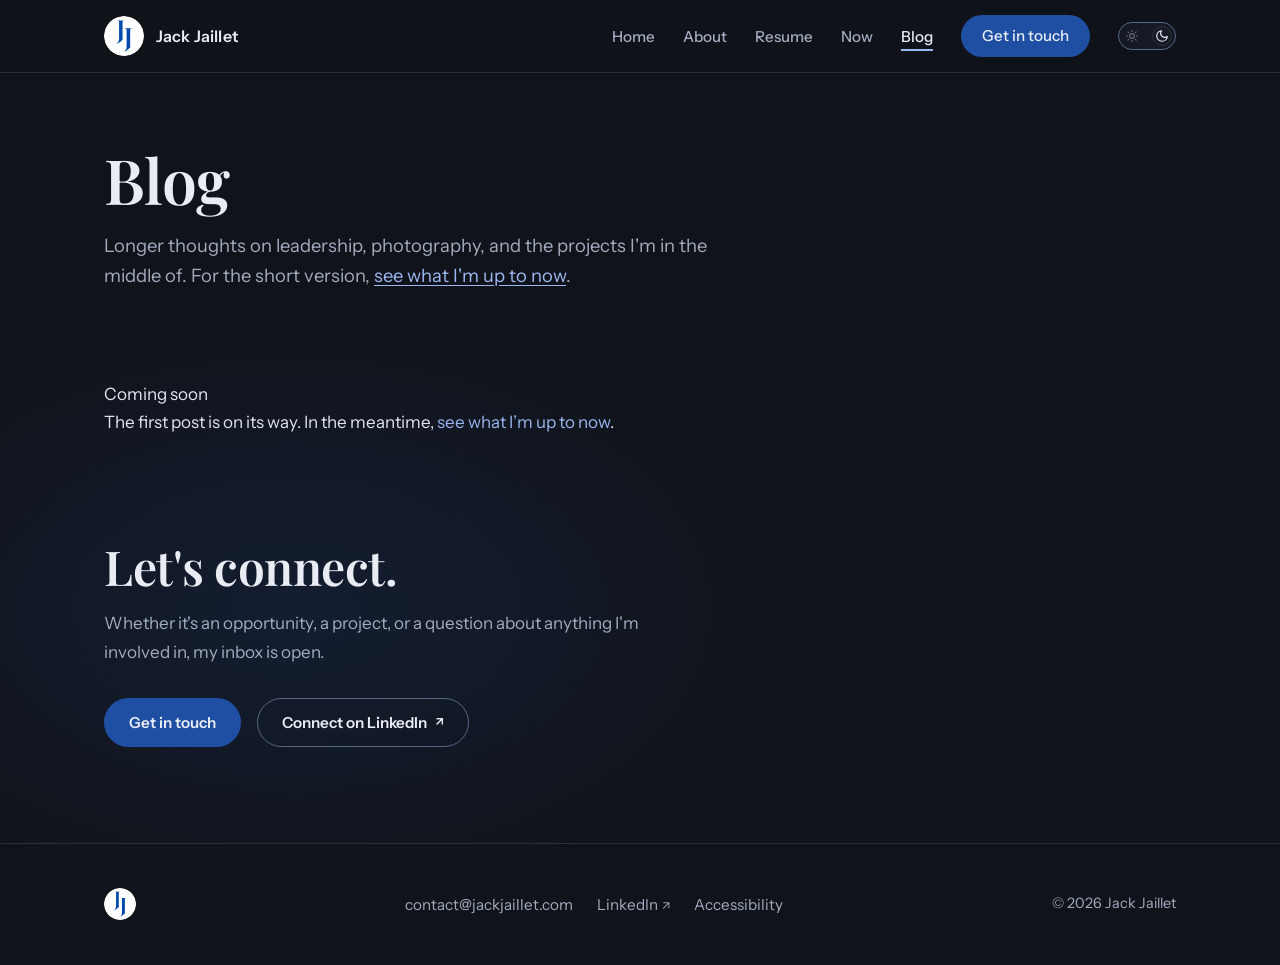
==== blog/index.html @ 8507142d "Add the blog: hand-authored posts with a build step Posts are written as plain HTML from blog/_templ" ====
<!DOCTYPE html>
<html lang="en">
<head>
  <meta charset="UTF-8">
  <meta name="viewport" content="width=device-width, initial-scale=1.0">
  <!-- Mobile browser chrome follows the theme. Dark is the site default, so
       that is the static value; the bootstrap below corrects it before first
       paint for visitors who chose light. -->
  <meta name="theme-color" content="#10131a">
  <title>Blog | Jack Jaillet</title>
  <meta name="description" content="Writing from Jack Jaillet on leadership, photography, community work, and what he is learning along the way.">
  <link rel="canonical" href="https://jackjaillet.com/blog/">
  <meta property="og:type" content="website">
  <meta property="og:site_name" content="Jack Jaillet">
  <meta property="og:title" content="Blog | Jack Jaillet">
  <meta property="og:description" content="Writing from Jack Jaillet on leadership, photography, community work, and what he is learning along the way.">
  <meta property="og:url" content="https://jackjaillet.com/blog/">
  <meta property="og:image" content="https://jackjaillet.com/assets/og-image.jpg">
  <meta property="og:image:width" content="1200">
  <meta property="og:image:height" content="630">
  <meta property="og:image:alt" content="Jack Jaillet">
  <meta name="twitter:card" content="summary_large_image">
  <meta name="twitter:title" content="Blog | Jack Jaillet">
  <meta name="twitter:description" content="Writing from Jack Jaillet on leadership, photography, community work, and what he is learning along the way.">
  <meta name="twitter:image" content="https://jackjaillet.com/assets/og-image.jpg">
  <link rel="icon" type="image/png" href="/assets/favicon.png">
  <link rel="apple-touch-icon" href="/assets/favicon.png">
  <link rel="preconnect" href="https://fonts.googleapis.com">
  <link rel="preconnect" href="https://fonts.gstatic.com" crossorigin>
  <link href="https://fonts.googleapis.com/css2?family=Instrument+Sans:wght@400;500;600&family=Playfair+Display:ital,wght@0,600;0,700;1,600&display=swap" rel="stylesheet">
  <link rel="stylesheet" href="/css/style.css">
  <script type="application/ld+json">
  {
    "@context": "https://schema.org",
    "@type": "Blog",
    "url": "https://jackjaillet.com/blog/",
    "name": "Jack Jaillet's blog",
    "author": { "@id": "https://jackjaillet.com/#jack" }
  }
  </script>
  <script>try{var t=localStorage.getItem("theme");if(t){document.documentElement.dataset.theme=t;var m=document.querySelector('meta[name="theme-color"]');if(m)m.setAttribute("content",t==="light"?"#f7f8fa":"#10131a")}}catch(e){}</script>
  <noscript><style>.reveal{opacity:1 !important;transform:none !important}</style></noscript>
</head>
<body>

  <a class="skip-link" href="#main">Skip to content</a>

  <nav class="site-nav" aria-label="Primary">
    <div class="wrap">
      <a class="brand" href="/">
        <img class="brand-img" src="/assets/favicon.png" alt="" width="40" height="40">
        <span class="brand-name">Jack Jaillet</span>
      </a>
      <button class="nav-toggle" aria-expanded="false" aria-controls="nav-menu" aria-label="Open navigation menu">Menu</button>
      <ul class="nav-links" id="nav-menu">
        <li><a href="/">Home</a></li>
        <li><a href="/about">About</a></li>
        <li><a href="/resume">Resume</a></li>
        <li><a href="/updates">Now</a></li>
        <li><a href="/blog/" aria-current="page">Blog</a></li>
        <li><a class="btn btn-primary btn-small" href="mailto:contact@jackjaillet.com">Get in touch</a></li>
        <li class="theme-item">
          <span class="theme-text" id="theme-text">Dark mode</span>
          <button class="theme-toggle" type="button" role="switch" aria-checked="true" aria-labelledby="theme-text">
            <svg class="icon-sun" aria-hidden="true" focusable="false" width="14" height="14" viewBox="0 0 24 24" fill="none" stroke="currentColor" stroke-width="2" stroke-linecap="round"><circle cx="12" cy="12" r="4"/><path d="M12 2v2M12 20v2M4.93 4.93l1.41 1.41M17.66 17.66l1.41 1.41M2 12h2M20 12h2M4.93 19.07l1.41-1.41M17.66 6.34l1.41-1.41"/></svg>
            <svg class="icon-moon" aria-hidden="true" focusable="false" width="14" height="14" viewBox="0 0 24 24" fill="none" stroke="currentColor" stroke-width="2" stroke-linecap="round" stroke-linejoin="round"><path d="M21 12.79A9 9 0 1 1 11.21 3 7 7 0 0 0 21 12.79z"/></svg>
            <span class="theme-knob" aria-hidden="true"></span>
          </button>
        </li>
      </ul>
    </div>
  </nav>

  <main id="main">

  <header class="about-head">
    <div class="wrap">
      <h1>Blog</h1>
      <p class="lede mt-4">Longer thoughts on leadership, photography, and the projects I'm in the middle of. For the short version, <a href="/updates">see what I'm up to now</a>.</p>
    </div>
  </header>

  <section class="section section-compact" aria-labelledby="posts-heading">
    <div class="wrap">
      <h2 class="sr-only" id="posts-heading">Posts</h2>

      <!-- POSTS:START
           Everything between these two comments is written by blog/build.js.
           Don't edit it by hand — your changes get overwritten on the next run.
           To change what's here, add or edit a post file in blog/ and then
           double-click "Publish blog.bat". -->
      <div class="blog-empty reveal">
        <p class="blog-empty-kicker">Coming soon</p>
        <p class="blog-empty-note">The first post is on its way. In the meantime, <a href="/updates">see what I&rsquo;m up to now</a>.</p>
      </div>
      <!-- POSTS:END -->
    </div>
  </section>

  <section class="contact-band" id="contact" aria-labelledby="contact-heading">
    <div class="wrap reveal">
      <h2 id="contact-heading">Let's connect.</h2>
      <p>Whether it's an opportunity, a project, or a question about anything I'm involved in, my inbox is open.</p>
      <div class="contact-actions">
        <a class="btn btn-primary" href="mailto:contact@jackjaillet.com">Get in touch</a>
        <a class="btn btn-ghost" href="https://www.linkedin.com/in/jackjaillet/" target="_blank" rel="noopener">Connect on LinkedIn<span class="sr-only"> (opens in new tab)</span></a>
      </div>
    </div>
  </section>

  </main>

  <footer class="site-footer">
    <div class="wrap">
      <a class="brand" href="/" aria-label="Jack Jaillet, back to home">
        <img class="brand-img" src="/assets/favicon.png" alt="" width="32" height="32" loading="lazy" decoding="async">
      </a>
      <nav aria-label="Footer">
      <ul class="footer-links">
        <li><a href="mailto:contact@jackjaillet.com">contact@jackjaillet.com</a></li>
        <li><a href="https://www.linkedin.com/in/jackjaillet/" target="_blank" rel="noopener">LinkedIn<span class="sr-only"> (opens in new tab)</span></a></li>
        <li><a href="/accessibility">Accessibility</a></li>
      </ul>
      </nav>
      <small>&copy; <span id="year">2026</span> Jack Jaillet</small>
    </div>
  </footer>

  <script src="/js/main.js"></script>
</body>
</html>
---- css/style.css ----
/* ============================================================
   Jack Jaillet - personal site
   Editorial resume system: cobalt accent, serif display,
   Instrument Sans body. Dark by default; the nav switch opts into
   light (remembered per visitor). Print is always light.
   ============================================================ */

:root {
  color-scheme: dark;
  --paper: #10131a;
  --paper-2: #151923;
  --surface: #171c26;
  --ink: #e9ecf3;
  --ink-2: #a3acbf;
  --line: #29303e;
  --blue: #1e4fa3;
  --blue-deep: #b6c9f8;
  --blue-tint: #192338;
  --link: #9db8f3;
  --on-blue: #e9ecf3;
  --on-blue-muted: rgba(233, 236, 243, 0.85);
  --glow-strong: rgba(42, 95, 189, 0.30);
  --glow-soft: rgba(42, 95, 189, 0.14);
  --bloom: rgba(42, 95, 189, 0.50);
  --btn-glow: var(--shadow-md);
  --card-glow: var(--shadow-lg);
  --btn-hover: #2a5fbd;
  --btn-on-blue-hover: #d3def6;
  --nav-bg: rgba(16, 19, 26, 0.92);

  /* Boundary of an interactive control. WCAG 1.4.11 wants 3:1 against its
     backdrop, which --line (1.3:1) never met. --line stays for decorative
     edges, where no ratio is required.
     3.30 : 1 on --paper, 3.12 on --paper-2, 3.03 on --surface. */
  --line-strong: #576885;

  --serif: "Playfair Display", Georgia, "Times New Roman", serif;
  --sans: "Instrument Sans", -apple-system, "Segoe UI", Arial, sans-serif;

  /* Spacing: 4pt grid. Every padding, margin and gap comes from here. */
  --space-1: 4px;
  --space-2: 8px;
  --space-3: 12px;
  --space-4: 16px;
  --space-5: 20px;
  --space-6: 24px;
  --space-7: 28px;
  --space-8: 32px;
  --space-10: 40px;
  --space-12: 48px;
  --space-14: 56px;
  --space-16: 64px;
  --space-18: 72px;
  --space-20: 80px;

  --radius-sm: 4px;
  --radius: 14px;
  --radius-pill: 999px;

  /* Dark builds elevation from coloured glow, not drop shadow — a shadow on
     a near-black surface is invisible. The light theme overrides these. */
  --shadow-sm: 0 4px 20px var(--glow-strong);
  --shadow-md: 0 6px 28px rgba(42, 95, 189, 0.55);
  --shadow-lg: 0 0 48px rgba(42, 95, 189, 0.30);

  --wrap: 1120px;
  --ease: cubic-bezier(0.16, 1, 0.3, 1);
}

/* Dark is the default; the nav switch opts into light and is remembered. */
:root[data-theme="light"] {
  color-scheme: light;
  --paper: #f7f8fa;
  --paper-2: #eef1f6;
  --surface: #ffffff;
  --ink: #14171d;
  --ink-2: #49505f;
  --line: #dce0e9;
  --blue-deep: #163d82;
  --blue-tint: #e9eef9;
  --link: #1e4fa3;
  --on-blue: #ffffff;
  --on-blue-muted: rgba(255, 255, 255, 0.85);
  --glow-strong: rgba(30, 79, 163, 0.10);
  --glow-soft: rgba(30, 79, 163, 0.06);
  --bloom: rgba(30, 79, 163, 0.20);
  --btn-hover: #163d82;
  --btn-on-blue-hover: #e9eef9;
  --nav-bg: rgba(247, 248, 250, 0.92);
  /* 3.28 : 1 on --paper, 3.08 on --paper-2, 3.48 on --surface. */
  --line-strong: #7e8aa0;

  /* Light has a real light source, so elevation reads as shadow here. */
  --shadow-sm: 0 2px 8px rgba(20, 23, 29, 0.06);
  --shadow-md: 0 6px 24px rgba(30, 79, 163, 0.35);
  --shadow-lg: 0 0 44px rgba(30, 79, 163, 0.18);
}

* { box-sizing: border-box; margin: 0; padding: 0; }

html { scroll-behavior: smooth; overflow-x: clip; }
/* Set while the mobile menu is open. overflow:hidden holds the scroll
   position, unlike the position:fixed approach which jumps to the top. */
html.nav-locked { overflow: hidden; }
@media (prefers-reduced-motion: reduce) {
  html { scroll-behavior: auto; }
}

body {
  overflow-x: clip;
  font-family: var(--sans);
  font-size: 1.0625rem;
  line-height: 1.65;
  color: var(--ink);
  background: var(--paper);
  -webkit-font-smoothing: antialiased;
}

img { max-width: 100%; height: auto; display: block; }

a { color: var(--link); text-decoration: none; }
a:hover { text-decoration: underline; text-underline-offset: 3px; }
/* Orientation cue on a multi-page site. Kept subtle so it never reads as
   a disabled state, and never applied to buttons. */
.prose a:visited,
.post p a:visited,
.now-list a:visited,
.lede a:visited { color: var(--blue-deep); }

/* visible cue that a link leaves the site (sr-only text carries it for screen readers) */
a[target="_blank"]::after {
  content: "\2197\FE0E";
  margin-left: 0.35em;
  font-size: 0.8em;
}
a.btn[target="_blank"]::after { margin-left: 0; }

/* small arrow marking a link that opens an organization's site */
.ext-icon {
  margin-left: 0.3em;
  vertical-align: middle;
  opacity: 0.65;
  flex-shrink: 0;
}
a:hover .ext-icon { opacity: 1; }

/* org links on resume and about: inherit surrounding style, underline on hover */
.job-org a,
.involve a {
  color: inherit;
  text-decoration: none;
}
.job-org a:hover,
.involve a:hover {
  color: var(--link);
  text-decoration: underline;
  text-underline-offset: 3px;
}
.involve a { font-weight: inherit; }

/* the generic target=_blank arrow would double up next to .ext-icon */
a[target="_blank"]:has(.ext-icon)::after { content: none; }

/* links inside running text carry an underline, not color alone */
.lede a, .prose a, .post p a {
  text-decoration: underline;
  text-underline-offset: 3px;
}

::selection { background: var(--blue-tint); color: var(--blue-deep); }

/* keyboard focus */
:focus-visible {
  outline: 3px solid var(--link);
  outline-offset: 2px;
  border-radius: 4px;
}
.btn:focus-visible { outline-offset: 2px; }
.band :focus-visible,
.hl-lead :focus-visible { outline-color: var(--on-blue); }

.sr-only {
  position: absolute;
  width: 1px;
  height: 1px;
  padding: 0;
  margin: -1px;
  overflow: hidden;
  clip: rect(0 0 0 0);
  white-space: nowrap;
  border: 0;
}

.skip-link {
  position: absolute;
  left: 16px;
  top: 0;
  z-index: 100;
  background: var(--blue);
  color: var(--on-blue);
  font-weight: 600;
  padding: 12px 20px;
  border-radius: 0 0 14px 14px;
  transform: translateY(-110%);
  transition: transform 0.15s var(--ease);
}
.skip-link:focus { transform: translateY(0); text-decoration: none; }

.wrap {
  max-width: var(--wrap);
  margin: 0 auto;
  padding: 0 24px;
}

/* ---------- type ---------- */

h1, h2, h3 { font-family: var(--serif); font-weight: 600; line-height: 1.12; letter-spacing: -0.01em; }

h1 { font-size: clamp(2.4rem, 5.2vw, 3.9rem); }
h2 { font-size: clamp(1.7rem, 3.2vw, 2.4rem); }
h3 { font-size: 1.25rem; }

.lede {
  font-size: 1.15rem;
  color: var(--ink-2);
  max-width: 34em;
}

/* ---------- brand ---------- */

.brand {
  display: inline-flex;
  align-items: center;
  gap: 12px;
  color: var(--ink);
}
.brand:hover { text-decoration: none; }

.brand-img {
  width: 40px;
  height: 40px;
  border-radius: 50%;
}
.site-footer .brand-img {
  width: 32px;
  height: 32px;
}

.brand-mark {
  font-family: var(--serif);
  font-weight: 600;
  color: var(--link);
  font-size: 1.7rem;
  line-height: 1;
  display: inline-flex;
  padding-bottom: 0.3em;
}
.brand-mark i { font-style: normal; }
.brand-mark i + i {
  margin-left: -0.3em;
  transform: translateY(0.24em);
}

.brand-name {
  font-weight: 600;
  font-size: 1rem;
  letter-spacing: 0.01em;
}

/* ---------- nav ---------- */

.site-nav {
  position: sticky;
  top: 0;
  z-index: 40;
  background: var(--nav-bg);
  backdrop-filter: blur(10px);
  border-bottom: 1px solid var(--line);
}

.site-nav .wrap {
  height: 72px;
  display: flex;
  align-items: center;
  justify-content: space-between;
  gap: 16px;
}

.nav-links {
  display: flex;
  align-items: center;
  gap: 28px;
  list-style: none;
}

.nav-links a {
  color: var(--ink-2);
  font-weight: 500;
  font-size: 0.95rem;
}
.nav-links a:hover { color: var(--ink); text-decoration: none; }
.nav-links a:not(.btn) { position: relative; }
.nav-links a:not(.btn):not([aria-current])::after {
  content: "";
  position: absolute;
  left: 0;
  right: 0;
  bottom: -3px;
  height: 2px;
  background: var(--link);
  transform: scaleX(0);
  transform-origin: left;
  transition: transform 0.25s var(--ease);
}
@media (hover: hover) and (pointer: fine) {
  .nav-links a:not(.btn):not([aria-current]):hover::after { transform: scaleX(1); }
}
.nav-links a[aria-current="page"] {
  color: var(--ink);
  border-bottom: 2px solid var(--link);
  padding-bottom: 3px;
}

.nav-toggle {
  position: relative;
  display: none;
  background: none;
  border: 1px solid var(--line-strong);
  border-radius: var(--radius-pill);
  padding: var(--space-2) var(--space-3);
  font: inherit;
  font-weight: 600;
  color: var(--ink);
  cursor: pointer;
}
/* Pads the hit area to 44px without changing the visual size. */
.nav-toggle::after {
  content: "";
  position: absolute;
  inset: -6px -4px;
}

/* Two breakpoint families, deliberately decoupled:
     740px — the nav collapses to a menu. Measured: brand + links need 716px,
             so anything wider keeps the full horizontal nav. An iPad in
             portrait (768px) gets real navigation, not a hamburger.
     700px — the two-column layouts stack. */
@media (max-width: 740px) {
  .nav-toggle { display: inline-block; }
  .nav-links {
    position: absolute;
    top: 72px;
    left: 0;
    right: 0;
    flex-direction: column;
    align-items: flex-start;
    gap: 0;
    background: var(--paper);
    border-bottom: 1px solid var(--line);
    padding: var(--space-2) var(--space-6) var(--space-4);
    display: none;
    /* Landscape phones are shorter than the menu is tall. Without this the
       last items are unreachable. dvh accounts for mobile browser chrome. */
    max-height: calc(100dvh - 72px);
    overflow-y: auto;
    overscroll-behavior: contain;
  }
  .nav-links.open { display: flex; }
  .nav-links li { width: 100%; }
  /* :not(.btn) matters. Without it the CTA inherits display:block and
     padding:12px 0, which strips its horizontal padding and shoves the
     label against the left edge of the pill. */
  .nav-links a:not(.btn) { display: block; padding: var(--space-3) 0; }

  /* Full-width centred pill reads as a deliberate mobile CTA rather than a
     stray inline button. */
  .nav-links .btn {
    width: 100%;
    justify-content: center;
    margin: var(--space-2) 0;
  }

  /* --blue on --paper measured 2.39:1 here and read dimmer than the inactive
     items. --link is 9.37:1, and the rule keeps a non-colour signal.
     The negative margin cancels the padding, so the accent bar sits out in
     the menu gutter and the label stays flush with every other item — an
     indented active item just looks misaligned. */
  .nav-links a[aria-current="page"] {
    border-bottom: none;
    color: var(--link);
    font-weight: 600;
    padding-left: var(--space-3);
    margin-left: calc(-1 * var(--space-3));
    box-shadow: inset 3px 0 0 var(--link);
  }
}

/* ---------- theme switch (sun / moon) ---------- */

.theme-item {
  display: flex;
  align-items: center;
  gap: 10px;
}
.theme-text { color: var(--ink-2); font-weight: 500; font-size: 0.95rem; }
@media (min-width: 741px) {
  .theme-text {
    position: absolute;
    width: 1px;
    height: 1px;
    margin: -1px;
    overflow: hidden;
    clip: rect(0 0 0 0);
    white-space: nowrap;
  }
}
@media (max-width: 740px) {
  .theme-item { width: 100%; justify-content: space-between; padding: var(--space-3) 0; }
}

.theme-toggle {
  position: relative;
  display: inline-flex;
  align-items: center;
  justify-content: space-between;
  width: 58px;
  height: 28px;
  padding: 0 6px;
  border: 1px solid var(--line-strong);
  border-radius: var(--radius-pill);
  background: var(--paper-2);
  cursor: pointer;
  flex-shrink: 0;
}
.theme-toggle::after {
  content: "";
  position: absolute;
  inset: -8px;
}
.theme-toggle svg {
  position: relative;
  z-index: 1;
  transition: color 0.25s var(--ease), opacity 0.25s var(--ease);
}
.theme-knob {
  position: absolute;
  top: 3px;
  left: 3px;
  width: 20px;
  height: 20px;
  border-radius: 50%;
  background: var(--surface);
  border: 1px solid var(--line);
  transform: translateX(30px);
  transition: transform 0.25s var(--ease);
}
.theme-toggle .icon-sun { color: var(--ink-2); opacity: 0.55; }
.theme-toggle .icon-moon { color: var(--ink); opacity: 1; }
:root[data-theme="light"] .theme-knob { transform: translateX(0); }
:root[data-theme="light"] .theme-toggle .icon-sun { color: var(--ink); opacity: 1; }
:root[data-theme="light"] .theme-toggle .icon-moon { color: var(--ink-2); opacity: 0.55; }

/* ---------- buttons ---------- */

.btn {
  position: relative;
  overflow: hidden;
  display: inline-flex;
  align-items: center;
  gap: 8px;
  font-family: var(--sans);
  font-weight: 600;
  font-size: 0.95rem;
  line-height: 1;
  padding: 16px 24px;
  border-radius: 999px;
  border: 1px solid transparent;
  cursor: pointer;
  white-space: nowrap;
  transition: transform 0.18s var(--ease), background 0.18s var(--ease), border-color 0.18s var(--ease), box-shadow 0.18s var(--ease);
}
.btn:hover { text-decoration: none; }
.btn:active { transform: translateY(1px) scale(0.97); transition-duration: 0.05s; }

.btn-primary { background: var(--blue); color: var(--on-blue); }
.btn::before {
  content: "";
  position: absolute;
  top: 0;
  bottom: 0;
  left: 0;
  width: 40%;
  background: linear-gradient(105deg, transparent, rgba(255, 255, 255, 0.35), transparent);
  transform: translateX(-150%) skewX(-20deg);
  pointer-events: none;
}
/* white light is invisible on the white button: it gets a blue streak */
.btn-on-blue::before {
  background: linear-gradient(105deg, transparent, rgba(30, 79, 163, 0.18), transparent);
}
/* the nav CTA needs extra specificity: .nav-links a outranks .btn-primary */
.nav-links a.btn-primary,
.nav-links a.btn-primary:hover { color: var(--on-blue); }

.btn-ghost {
  background: transparent;
  color: var(--ink);
  border-color: var(--line-strong);
}

@media (hover: hover) and (pointer: fine) {
  .btn:hover { transform: translateY(-1px); }
  .btn:active { transform: translateY(1px) scale(0.97); }
  .btn-primary:hover { background: var(--btn-hover); box-shadow: var(--btn-glow); }
  .btn-ghost:hover {
    border-color: var(--link);
    background: var(--blue-tint);
    box-shadow: var(--shadow-sm);
  }
  @media (prefers-reduced-motion: no-preference) {
    /* A one-shot keyframe, not a transition. A transition here replays in
       reverse on mouse-out, dragging the highlight back across the button. */
    @keyframes btn-shine {
      from { transform: translateX(-150%) skewX(-20deg); }
      to   { transform: translateX(350%) skewX(-20deg); }
    }
    .btn-primary:hover::before,
    .btn-on-blue:hover::before {
      animation: btn-shine 0.6s var(--ease) forwards;
    }
  }
}

.btn-small { padding: 12px 20px; font-size: 0.9rem; }

.btn-on-blue { background: #fff; color: #163d82; }
@media (hover: hover) and (pointer: fine) {
  .btn-on-blue:hover {
    background: var(--btn-on-blue-hover);
    box-shadow: 0 0 26px rgba(255, 255, 255, 0.38);
  }
}

/* ---------- hero ---------- */

.hero {
  position: relative;
  overflow: hidden;
  padding: 64px 0 72px;
}
.hero::before {
  content: "";
  position: absolute;
  inset: 0;
  translate: var(--glow-x, 0px) var(--glow-y, 0px);
  background:
    radial-gradient(640px 440px at 76% 42%, var(--glow-strong), transparent 70%),
    radial-gradient(520px 380px at 8% 88%, var(--glow-soft), transparent 70%);
  pointer-events: none;
}
.hero > .wrap { position: relative; }

@media (prefers-reduced-motion: no-preference) {
  .hero h1, .hero .lede, .hero-ctas {
    opacity: 0;
    transform: translateY(18px);
    animation: rise 0.6s var(--ease) forwards;
  }
  .hero .lede { animation-delay: 0.1s; }
  .hero-ctas { animation-delay: 0.2s; }
  .portrait {
    opacity: 0;
    transform: scale(0.96) translateY(12px);
    animation: settle 0.7s var(--ease) 0.15s forwards;
  }
  @keyframes rise { to { opacity: 1; transform: none; } }
  @keyframes settle { to { opacity: 1; transform: none; } }
}

.hero-grid {
  display: grid;
  grid-template-columns: 7fr 5fr;
  gap: 56px;
  align-items: center;
}

.hero h1 { margin: 0 0 20px; }
.hero h1 em { font-style: italic; color: var(--link); line-height: 1.15; }

.hero .lede { margin-bottom: 32px; }

.hero-ctas { display: flex; flex-wrap: wrap; gap: 16px; }

/* portrait */

.portrait {
  position: relative;
  justify-self: end;
  width: min(100%, 400px);
}

.portrait::before {
  content: "";
  position: absolute;
  inset: var(--space-4) calc(-1 * var(--space-4)) calc(-1 * var(--space-4)) var(--space-4);
  background: var(--blue-tint);
  border-radius: var(--radius);
  z-index: 0;
}

.portrait::after {
  content: "";
  position: absolute;
  inset: -28% -34%;
  translate: var(--glow-x2, 0px) var(--glow-y2, 0px);
  background: radial-gradient(closest-side, var(--bloom), transparent);
  z-index: -1;
  pointer-events: none;
}

@media (prefers-reduced-motion: no-preference) {
  /* will-change promotes the gradient to its own layer so the cursor
     parallax composites on the GPU instead of repainting the hero. */
  .hero::before {
    animation: glow-drift 16s ease-in-out infinite;
    transition: translate 1.2s var(--ease);
    will-change: translate;
  }
  .portrait::after {
    animation: glow-drift 11s ease-in-out 2s infinite;
    transition: translate 1.5s var(--ease);
    will-change: translate;
  }
  .contact-band::before { animation: glow-drift 19s ease-in-out 1s infinite; }
  @keyframes glow-drift {
    0%   { opacity: 0.65; transform: translate3d(0, 0, 0) scale(1); }
    33%  { opacity: 1;    transform: translate3d(2.6%, -2%, 0) scale(1.06); }
    66%  { opacity: 0.8;  transform: translate3d(-2%, 2.3%, 0) scale(1.02); }
    100% { opacity: 0.65; transform: translate3d(0, 0, 0) scale(1); }
  }
}

.portrait img,
.portrait .portrait-fallback {
  position: relative;
  z-index: 1;
  width: 100%;
  aspect-ratio: 4 / 5;
  object-fit: cover;
  border-radius: var(--radius);
  border: 1px solid var(--line);
  background: var(--surface);
}

.portrait .portrait-fallback {
  display: none;
  align-items: center;
  justify-content: center;
  flex-direction: column;
  gap: 10px;
  color: var(--ink-2);
  font-size: 0.9rem;
  text-align: center;
  padding: 24px;
}
.portrait .portrait-fallback .brand-img {
  width: 40px;
  height: 40px;
  border-radius: 50%;
}
/* Scoped to the fallback. Unscoped, this overrode the 1.7rem nav/footer mark,
   which then never rendered at its intended size. */
.portrait-fallback .brand-mark { font-size: 3.4rem; }
.portrait.missing img { display: none; }
.portrait.missing .portrait-fallback { display: flex; }

/* Tablet: keep the portrait beside the copy, just tighter. Stacking here
   left a 340px portrait marooned next to ~380px of dead space. */
@media (max-width: 1000px) and (min-width: 701px) {
  .hero { padding: var(--space-14) 0 var(--space-16); }
  .hero-grid { gap: var(--space-8); }
  .portrait { width: min(100%, 320px); }
}
@media (max-width: 700px) {
  .hero { padding: var(--space-12) 0 var(--space-16); }
  .hero-grid { grid-template-columns: 1fr; gap: var(--space-10); }
  .portrait { justify-self: start; width: min(100%, 340px); }
}

/* ---------- organizations strip ---------- */

.orgs {
  position: relative;
  border-top: 1px solid var(--line);
  padding: var(--space-5) 0;
  overflow: hidden;
}
.orgs-track { display: flex; width: max-content; }

/* WCAG 2.2.2: motion that starts on its own and runs past 5s needs a
   mechanism to stop it. Hover-pause alone left out keyboard and touch. */
.orgs-pause {
  position: absolute;
  top: 50%;
  right: var(--space-4);
  transform: translateY(-50%);
  z-index: 2;
  display: inline-flex;
  align-items: center;
  justify-content: center;
  width: 34px;
  height: 34px;
  padding: 0;
  border: 1px solid var(--line-strong);
  border-radius: var(--radius-pill);
  background: var(--paper);
  color: var(--ink-2);
  cursor: pointer;
  transition: color 0.2s var(--ease), border-color 0.2s var(--ease);
}
.orgs-pause::after {
  content: "";
  position: absolute;
  inset: -5px;
}
@media (hover: hover) and (pointer: fine) {
  .orgs-pause:hover { color: var(--ink); border-color: var(--link); }
}
.orgs-pause .icon-play { display: none; }
.orgs[data-paused="true"] .orgs-pause .icon-play { display: block; }
.orgs[data-paused="true"] .orgs-pause .icon-pause { display: none; }

/* The track fades out behind the button so labels never collide with it. */
.orgs::after {
  content: "";
  position: absolute;
  top: 0;
  bottom: 0;
  right: 0;
  width: 96px;
  background: linear-gradient(to right, transparent, var(--paper) 60%);
  pointer-events: none;
  z-index: 1;
}
.orgs-set { display: flex; align-items: center; }
.org-item {
  display: flex;
  align-items: center;
  gap: 12px;
  white-space: nowrap;
  color: var(--ink-2);
  font-weight: 500;
  font-size: 0.95rem;
  text-decoration: none;
  transition: color 0.25s var(--ease);
}
a.org-item:hover { color: var(--ink); text-decoration: none; }
@media (hover: hover) and (pointer: fine) {
  a.org-item:hover img { filter: none; opacity: 1; }
}
.org-item img {
  width: 34px;
  height: 34px;
  border-radius: 50%;
  background: #fff;
  border: 1px solid var(--line);
  object-fit: contain;
  padding: 3px;
  filter: grayscale(1);
  opacity: 0.75;
  transition: filter 0.35s var(--ease), opacity 0.35s var(--ease);
}
@media (hover: hover) and (pointer: fine) {
  .org-item:hover img { filter: none; opacity: 1; }
}
/* dot separator after every item keeps the loop seam consistent */
.org-item::after {
  content: "";
  width: 4px;
  height: 4px;
  border-radius: 50%;
  background: currentColor;
  opacity: 0.4;
  margin: 0 var(--space-6);
  flex-shrink: 0;
}
@media (prefers-reduced-motion: no-preference) {
  .orgs-track { animation: orgs-scroll 45s linear infinite; }
  .orgs:hover .orgs-track,
  .orgs:focus-within .orgs-track,
  .orgs[data-paused="true"] .orgs-track { animation-play-state: paused; }
  @keyframes orgs-scroll { to { transform: translateX(-50%); } }
}
@media (prefers-reduced-motion: reduce) {
  /* Nothing is moving, so there is nothing to pause. */
  .orgs { padding: var(--space-5) var(--space-6); }
  .orgs-pause, .orgs::after { display: none; }
  .orgs-track { width: auto; flex-wrap: wrap; justify-content: center; }
  .orgs-set { flex-wrap: wrap; justify-content: center; gap: var(--space-3) 0; }
  .orgs-set + .orgs-set { display: none; }
}

/* ---------- sections ---------- */

.section { padding: 80px 0; }
.section-alt {
  position: relative;
  overflow: hidden;
  background: var(--surface);
  border-top: 1px solid var(--line);
  border-bottom: 1px solid var(--line);
}
.section-alt::before {
  content: "";
  position: absolute;
  top: -50px;
  right: -70px;
  width: 460px;
  height: 460px;
  background: url("../assets/watermark-white.png") no-repeat center / contain;
  opacity: 0.07;
  pointer-events: none;
}
:root[data-theme="light"] .section-alt::before {
  background-image: url("../assets/watermark-black.png");
  opacity: 0.05;
}
.section-alt .wrap { position: relative; }
.section-tight { padding: 56px 0; }

.section-head { margin-bottom: 40px; max-width: 38em; }
.section-head-row {
  display: flex;
  align-items: baseline;
  justify-content: space-between;
  flex-wrap: wrap;
  gap: 8px 24px;
  max-width: none;
}
.section-head-row .more-link { margin-top: 0; white-space: nowrap; }
.section-head p { margin-top: 12px; color: var(--ink-2); }

/* ---------- highlights grid ---------- */

.highlights {
  display: grid;
  grid-template-columns: 1.25fr 1fr 1fr;
  grid-template-areas:
    "lead a b"
    "lead c c";
  gap: var(--space-4);
}

/* The 3-col bento gets cramped before it gets narrow. A 2-col step keeps the
   lead card dominant instead of dropping straight to a flat stack. */
@media (max-width: 1000px) {
  .highlights {
    grid-template-columns: 1fr 1fr;
    grid-template-areas:
      "lead lead"
      "a    b"
      "c    c";
  }
  .hl-lead { min-height: 190px; }
}

.hl {
  position: relative;
  border: 1px solid var(--line);
  border-radius: var(--radius);
  background: var(--surface);
  padding: 28px;
  display: flex;
  flex-direction: column;
  justify-content: flex-end;
  gap: 8px;
  min-height: 190px;
  transition: transform 0.25s var(--ease);
}
.hl::after {
  content: "";
  position: absolute;
  inset: 0;
  border-radius: inherit;
  box-shadow: var(--card-glow);
  opacity: 0;
  transition: opacity 0.7s var(--ease);
  pointer-events: none;
}
@media (hover: hover) and (pointer: fine) {
  .hl:hover { transform: translateY(-3px); }
  .hl:hover::after { opacity: 1; transition-duration: 0.45s; }
}
@media (hover: hover) and (pointer: fine) {
  .hl:hover { border-color: var(--ink-2); }
  :root[data-theme="light"] .hl:hover { border-color: var(--line); }
}

.hl h3 { font-size: 1.35rem; }

.hl-logo {
  width: 44px;
  height: 44px;
  border-radius: 50%;
  background: #fff;
  border: 1px solid var(--line);
  object-fit: contain;
  padding: 4px;
  margin-bottom: auto;
  filter: grayscale(1);
  opacity: 0.8;
  transition: filter 0.4s var(--ease), opacity 0.4s var(--ease);
}
@media (hover: hover) and (pointer: fine) {
  .hl:hover .hl-logo { filter: none; opacity: 1; }
}
.hl-lead .hl-logo {
  width: 64px;
  height: 64px;
  padding: 6px;
  border-color: transparent;
}
.hl-cta { margin-top: 12px; }
.hl-cta a { font-weight: 600; }
.hl p { color: var(--ink-2); font-size: 0.95rem; }
.hl .hl-org { font-weight: 600; color: var(--ink); font-size: 0.95rem; }

.hl-lead {
  grid-area: lead;
  background: var(--blue);
  border-color: var(--blue);
  color: var(--on-blue);
  min-height: 100%;
}
.hl-lead h3 { font-size: 1.7rem; color: var(--on-blue); }
.hl-lead p, .hl-lead .hl-org { color: var(--on-blue-muted); }
.hl-lead a { color: var(--on-blue); text-decoration: underline; text-underline-offset: 3px; }

.hl-a { grid-area: a; }
.hl-b { grid-area: b; }
.hl-c { grid-area: c; background: var(--blue-tint); border-color: transparent; }

@media (max-width: 620px) {
  .highlights {
    grid-template-columns: 1fr;
    grid-template-areas: "lead" "a" "b" "c";
  }
}

/* ---------- blue band ---------- */

.band {
  position: relative;
  overflow: hidden;
  background: radial-gradient(720px 340px at 18% 0%, rgba(255, 255, 255, 0.16), transparent 65%) var(--blue);
  color: var(--on-blue);
  padding: 72px 0;
}
.band::before {
  content: "";
  position: absolute;
  inset: 0;
  background: url("../assets/watermark-white.png") no-repeat right -30px center / 280px;
  opacity: 0.4;
  pointer-events: none;
}
.band .wrap { position: relative; }
.band h2 { color: var(--on-blue); margin-bottom: 14px; }
.band p { color: var(--on-blue-muted); max-width: 36em; }
.band .band-inner {
  display: flex;
  flex-wrap: wrap;
  align-items: center;
  justify-content: space-between;
  gap: 32px;
}
.band a.band-link { color: #fff; text-decoration: underline; text-underline-offset: 3px; }

/* ---------- updates ---------- */

.post-list { display: grid; gap: 16px; }

.post {
  background: var(--surface);
  border: 1px solid var(--line);
  border-radius: var(--radius);
  padding: 32px;
}

.post p { max-width: 68ch; }

.post time {
  color: var(--ink-2);
  font-size: 0.9rem;
  font-weight: 500;
  display: block;
  margin-bottom: 10px;
}

.post h2, .post h3 { margin-bottom: 12px; font-size: 1.35rem; letter-spacing: -0.01em; }

.post p { color: var(--ink-2); margin-bottom: 12px; }
.post p:last-of-type { margin-bottom: 0; }

.post-foot { margin-top: 18px; font-size: 0.95rem; }
.post-foot a { font-weight: 600; }

.post-teasers {
  display: grid;
  grid-template-columns: 1fr 1fr;
  gap: 16px;
}
@media (max-width: 700px) {
  .post-teasers { grid-template-columns: 1fr; }
}

.more-link {
  display: inline-block;
  margin-top: 28px;
  font-weight: 600;
  transition: transform 0.2s var(--ease);
}
@media (hover: hover) and (pointer: fine) {
  .more-link:hover { transform: translateX(4px); }
}

/* ---------- about page ---------- */

.about-head { padding: 72px 0 40px; }
.about-grid {
  display: grid;
  grid-template-columns: 6fr 5fr;
  gap: 56px;
  align-items: start;
}
@media (max-width: 1000px) and (min-width: 701px) {
  .about-grid { gap: var(--space-8); }
}
@media (max-width: 700px) {
  .about-grid { grid-template-columns: 1fr; }
}

.prose { max-width: 42em; }
.prose p { margin-bottom: var(--space-5); color: var(--ink-2); }
.prose p strong { color: var(--ink); }

/* Long-form pages (accessibility statement) set their own heading rhythm.
   These replace the inline style attributes those pages used to carry, so
   the CSP can drop 'unsafe-inline' from style-src. */
.prose h2 { margin-bottom: var(--space-4); }
.prose h2 + p { margin-top: 0; }
.prose h2 ~ h2 { margin-top: var(--space-10); }
.prose .note { margin-top: var(--space-10); font-size: 0.95rem; }

.mt-4 { margin-top: var(--space-4); }
.mt-6 { margin-top: var(--space-6); }
.section-compact { padding: var(--space-12) 0; }
.section-tight-top { padding-top: var(--space-6); }

.involve {
  display: grid;
  grid-template-columns: repeat(3, 1fr);
  gap: 40px;
  margin-top: 12px;
}
/* Three columns get cramped well before they get narrow. */
@media (max-width: 900px) and (min-width: 621px) {
  .involve { grid-template-columns: 1fr 1fr; gap: var(--space-8); }
}
@media (max-width: 620px) {
  .involve { grid-template-columns: 1fr; gap: var(--space-7); }
}

.involve h3 {
  font-family: var(--sans);
  font-size: 0.85rem;
  font-weight: 600;
  text-transform: uppercase;
  letter-spacing: 0.08em;
  color: var(--link);
  margin-bottom: 14px;
}

.involve ul { list-style: none; }
.involve li {
  padding: 12px 0;
  border-bottom: 1px solid var(--line);
  font-size: 0.95rem;
}
.involve li:last-child { border-bottom: none; }
.involve li span { display: block; color: var(--ink-2); font-size: 0.9rem; }

/* ---------- resume page ---------- */

.resume-head { padding: 64px 0 36px; border-bottom: 1px solid var(--line); }
.resume-head .lede { margin-top: 12px; }

.resume-contact {
  margin-top: 20px;
  display: flex;
  flex-wrap: wrap;
  gap: 10px 26px;
  color: var(--ink-2);
  font-size: 0.95rem;
  align-items: center;
}

.resume-body { padding: 56px 0 80px; }

.resume-grid {
  display: grid;
  grid-template-columns: 7fr 4fr;
  gap: 64px;
}
@media (max-width: 1000px) and (min-width: 701px) {
  .resume-grid { gap: var(--space-10); }
}
@media (max-width: 700px) {
  .resume-grid { grid-template-columns: 1fr; gap: var(--space-12); }
}

.resume-section + .resume-section { margin-top: 52px; }

.resume-section > h2 {
  font-size: 1.5rem;
  padding-bottom: var(--space-3);
  margin-bottom: var(--space-2);
  border-bottom: 2px solid var(--ink);
}

.job { padding: var(--space-6) 0; }
.job + .job { border-top: 1px solid var(--line); }

.job-top {
  display: flex;
  flex-wrap: wrap;
  justify-content: space-between;
  align-items: baseline;
  gap: 4px 16px;
}

.job h3 { font-family: var(--sans); font-size: 1.05rem; font-weight: 600; }
.job .job-org { color: var(--link); font-weight: 500; font-size: 0.95rem; }
.job time { color: var(--ink-2); font-size: 0.9rem; white-space: nowrap; }
.job p { color: var(--ink-2); font-size: 0.95rem; margin-top: 8px; }

.job ul.roles { list-style: none; margin-top: 10px; }
.job ul.roles li {
  display: flex;
  justify-content: space-between;
  gap: 16px;
  padding: 6px 0;
  font-size: 0.95rem;
  color: var(--ink-2);
}
.job ul.roles li b { color: var(--ink); font-weight: 500; }

.aside-block + .aside-block { margin-top: 44px; }

.aside-block h2 {
  font-size: 1.25rem;
  padding-bottom: 12px;
  margin-bottom: 16px;
  border-bottom: 2px solid var(--ink);
}

.edu { padding: 10px 0; }
.edu h3 { font-family: var(--sans); font-size: 1rem; font-weight: 600; }
.edu p { color: var(--ink-2); font-size: 0.95rem; }

.skill-chips { display: flex; flex-wrap: wrap; gap: 8px; }
.skill-chips span {
  background: var(--blue-tint);
  color: var(--blue-deep);
  font-size: 0.9rem;
  font-weight: 500;
  padding: var(--space-2) var(--space-4);
  border-radius: var(--radius-pill);
}

.plain-list { list-style: none; }
.plain-list li { padding: 8px 0; font-size: 0.95rem; color: var(--ink-2); }
.plain-list li b { color: var(--ink); font-weight: 600; display: block; }

/* ---------- now page ---------- */

.now-list { max-width: 46em; }
.now-list li { padding: 16px 0; font-size: 1rem; }
.now-list li b { font-family: var(--serif); font-size: 1.15rem; }

/* ---------- contact band / footer ---------- */

.contact-band {
  position: relative;
  padding: 56px 0 96px;
  text-align: left;
}
.contact-band::before {
  content: "";
  position: absolute;
  inset: -160px -80px 0 -80px;
  background: radial-gradient(700px 420px at 26% 55%, var(--glow-soft), transparent 70%);
  pointer-events: none;
}
.contact-band > .wrap { position: relative; }
.contact-band h2 { font-size: clamp(2rem, 4vw, 3rem); margin-bottom: 16px; }
.contact-band p { color: var(--ink-2); max-width: 34em; margin-bottom: 32px; }
.contact-actions { display: flex; flex-wrap: wrap; gap: 16px; }

.site-footer {
  border-top: 1px solid var(--line);
  padding: 36px 0;
}
.site-footer .wrap {
  display: flex;
  flex-wrap: wrap;
  align-items: center;
  justify-content: space-between;
  gap: 16px;
}
/* Must wrap. Three links plus the email address need ~398px, and on a
   375px screen the body's overflow-x:clip silently cut "Accessibility"
   off the right edge rather than scrolling to it. */
.footer-links {
  display: flex;
  flex-wrap: wrap;
  gap: 0 var(--space-6);
  list-style: none;
  min-width: 0;
}
.footer-links a { word-break: break-word; }
.footer-links a { color: var(--ink-2); font-size: 0.95rem; display: inline-block; padding: 12px 0; }
.footer-links a:hover { color: var(--ink); }
.site-footer small { color: var(--ink-2); font-size: 0.9rem; }

/* ---------- reveal motion ---------- */

@media (prefers-reduced-motion: no-preference) {
  .highlights .reveal:nth-child(2) { transition-delay: 0.06s; }
  .highlights .reveal:nth-child(3) { transition-delay: 0.12s; }
  .highlights .reveal:nth-child(4) { transition-delay: 0.18s; }
  .reveal {
    opacity: 0;
    transform: translateY(16px);
    transition: opacity 0.5s var(--ease), transform 0.5s var(--ease);
  }
  .reveal.in { opacity: 1; transform: none; }
}

/* ---------- print (resume) ---------- */

@media print {
  :root, :root[data-theme="dark"] {
    --paper: #fff; --surface: #fff; --ink: #000; --ink-2: #333;
    --line: #bbb; --link: #000; --blue-deep: #000; --blue-tint: #fff;
  }
  .site-nav, .site-footer, .no-print, .contact-band { display: none !important; }
  body { background: #fff; font-size: 11pt; }
  .resume-head { padding: 0 0 16px; }
  .resume-body { padding: 24px 0 0; }
  .resume-grid { grid-template-columns: 1fr; gap: 24px; }
  .skill-chips span { border: 1px solid #999; background: none; color: #000; }
  a { color: #000; }
  .ext-icon { display: none; }
  .job-org a::after { content: " (" attr(href) ")"; font-size: 0.85em; color: #555; word-break: break-all; }
}
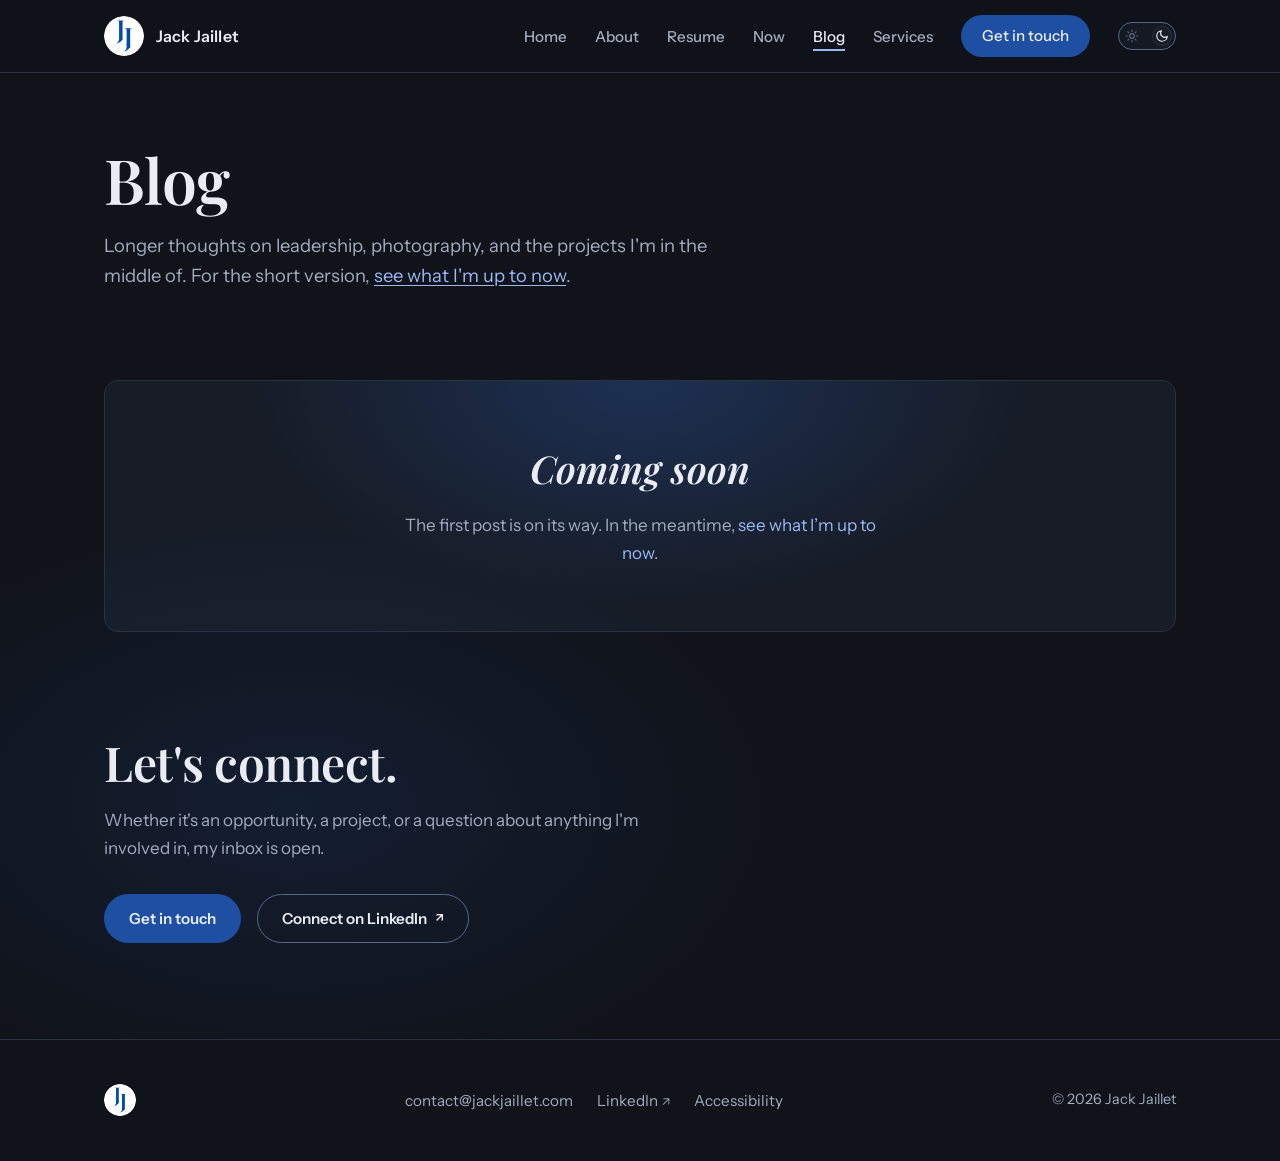
==== commit 9fe5abdb: "Add a Services section and Signature Studio, a free email signature builder - services.html: new Ser" ====
--- a/blog/index.html
+++ b/blog/index.html
@@ -58,6 +58,7 @@
         <li><a href="/resume">Resume</a></li>
         <li><a href="/updates">Now</a></li>
         <li><a href="/blog/" aria-current="page">Blog</a></li>
+        <li><a href="/services">Services</a></li>
         <li><a class="btn btn-primary btn-small" href="mailto:contact@jackjaillet.com">Get in touch</a></li>
         <li class="theme-item">
           <span class="theme-text" id="theme-text">Dark mode</span>
--- a/css/style.css
+++ b/css/style.css
@@ -65,6 +65,11 @@
 
   --wrap: 1120px;
   --ease: cubic-bezier(0.16, 1, 0.3, 1);
+
+  /* Height of the sticky nav bar. Four rules depend on this agreeing with
+     itself: the bar, the mobile menu's offset and max-height, and the
+     scroll-padding that keeps anchor targets out from under it. */
+  --nav-h: 72px;
 }
 
 /* Dark is the default; the nav switch opts into light and is remembered. */
@@ -81,24 +86,35 @@
   --link: #1e4fa3;
   --on-blue: #ffffff;
   --on-blue-muted: rgba(255, 255, 255, 0.85);
-  --glow-strong: rgba(30, 79, 163, 0.10);
-  --glow-soft: rgba(30, 79, 163, 0.06);
-  --bloom: rgba(30, 79, 163, 0.20);
+  /* Light's glow has to be brighter and more saturated than dark's, not just
+     more opaque. The deep primary at low alpha over near-white paper goes grey
+     before it ever reads as light, which is why this used to disappear. These
+     lift toward azure so the wash keeps its colour on #f7f8fa. */
+  --glow-strong: rgba(58, 118, 245, 0.26);
+  --glow-soft: rgba(96, 152, 250, 0.20);
+  --bloom: rgba(58, 118, 245, 0.34);
   --btn-hover: #163d82;
   --btn-on-blue-hover: #e9eef9;
   --nav-bg: rgba(247, 248, 250, 0.92);
   /* 3.28 : 1 on --paper, 3.08 on --paper-2, 3.48 on --surface. */
   --line-strong: #7e8aa0;
 
-  /* Light has a real light source, so elevation reads as shadow here. */
+  /* Light has a real light source, so plain elevation reads as a neutral
+     shadow. The two coloured ones are glow, not shadow, so they follow the
+     azure above rather than the navy primary. */
   --shadow-sm: 0 2px 8px rgba(20, 23, 29, 0.06);
-  --shadow-md: 0 6px 24px rgba(30, 79, 163, 0.35);
-  --shadow-lg: 0 0 44px rgba(30, 79, 163, 0.18);
+  --shadow-md: 0 6px 24px rgba(58, 118, 245, 0.40);
+  --shadow-lg: 0 0 44px rgba(58, 118, 245, 0.22);
 }
 
 * { box-sizing: border-box; margin: 0; padding: 0; }
 
-html { scroll-behavior: smooth; overflow-x: clip; }
+html {
+  scroll-behavior: smooth;
+  overflow-x: clip;
+  /* Anchor targets clear the sticky nav instead of landing under it. */
+  scroll-padding-top: calc(var(--nav-h) + var(--space-6));
+}
 /* Set while the mobile menu is open. overflow:hidden holds the scroll
    position, unlike the position:fixed approach which jumps to the top. */
 html.nav-locked { overflow: hidden; }
@@ -214,7 +230,20 @@
 
 /* ---------- type ---------- */
 
-h1, h2, h3 { font-family: var(--serif); font-weight: 600; line-height: 1.12; letter-spacing: -0.01em; }
+h1, h2, h3 {
+  font-family: var(--serif);
+  font-weight: 600;
+  line-height: 1.12;
+  letter-spacing: -0.01em;
+  /* Headings here run two or three lines and were breaking at whatever fit,
+     leaving one-word last lines. Ignored by browsers that don't support it. */
+  text-wrap: balance;
+}
+
+/* Running copy gets the cheaper pass: no balancing, just no orphans. */
+.lede, .prose p, .post p, .hl p, .now-list li, .job p, .entry-body > p, .post-body > p {
+  text-wrap: pretty;
+}
 
 h1 { font-size: clamp(2.4rem, 5.2vw, 3.9rem); }
 h2 { font-size: clamp(1.7rem, 3.2vw, 2.4rem); }
@@ -279,7 +308,7 @@
 }
 
 .site-nav .wrap {
-  height: 72px;
+  height: var(--nav-h);
   display: flex;
   align-items: center;
   justify-content: space-between;
@@ -341,15 +370,16 @@
 }
 
 /* Two breakpoint families, deliberately decoupled:
-     740px — the nav collapses to a menu. Measured: brand + links need 716px,
-             so anything wider keeps the full horizontal nav. An iPad in
-             portrait (768px) gets real navigation, not a hamburger.
+     820px — the nav collapses to a menu. Measured: brand + links need 796px
+             once Blog joined the set, so anything wider keeps the full
+             horizontal nav. This used to be 740px, which fit an iPad in
+             portrait; the sixth link no longer does.
      700px — the two-column layouts stack. */
-@media (max-width: 740px) {
+@media (max-width: 820px) {
   .nav-toggle { display: inline-block; }
   .nav-links {
     position: absolute;
-    top: 72px;
+    top: var(--nav-h);
     left: 0;
     right: 0;
     flex-direction: column;
@@ -361,7 +391,7 @@
     display: none;
     /* Landscape phones are shorter than the menu is tall. Without this the
        last items are unreachable. dvh accounts for mobile browser chrome. */
-    max-height: calc(100dvh - 72px);
+    max-height: calc(100dvh - var(--nav-h));
     overflow-y: auto;
     overscroll-behavior: contain;
   }
@@ -403,7 +433,7 @@
   gap: 10px;
 }
 .theme-text { color: var(--ink-2); font-weight: 500; font-size: 0.95rem; }
-@media (min-width: 741px) {
+@media (min-width: 821px) {
   .theme-text {
     position: absolute;
     width: 1px;
@@ -414,7 +444,7 @@
     white-space: nowrap;
   }
 }
-@media (max-width: 740px) {
+@media (max-width: 820px) {
   .theme-item { width: 100%; justify-content: space-between; padding: var(--space-3) 0; }
 }
 
@@ -730,17 +760,27 @@
 .orgs[data-paused="true"] .orgs-pause .icon-play { display: block; }
 .orgs[data-paused="true"] .orgs-pause .icon-pause { display: none; }
 
-/* The track fades out behind the button so labels never collide with it. */
+/* Both edges fade, so the strip reads as a ribbon passing behind the page
+   instead of a box with hard-clipped contents. The right side is wider
+   because it also has to clear the pause button. */
+.orgs::before,
 .orgs::after {
   content: "";
   position: absolute;
   top: 0;
   bottom: 0;
-  right: 0;
-  width: 96px;
-  background: linear-gradient(to right, transparent, var(--paper) 60%);
   pointer-events: none;
   z-index: 1;
+}
+.orgs::before {
+  left: 0;
+  width: clamp(32px, 7vw, 72px);
+  background: linear-gradient(to left, transparent, var(--paper) 60%);
+}
+.orgs::after {
+  right: 0;
+  width: clamp(64px, 10vw, 96px);
+  background: linear-gradient(to right, transparent, var(--paper) 60%);
 }
 .orgs-set { display: flex; align-items: center; }
 .org-item {
@@ -794,7 +834,7 @@
 @media (prefers-reduced-motion: reduce) {
   /* Nothing is moving, so there is nothing to pause. */
   .orgs { padding: var(--space-5) var(--space-6); }
-  .orgs-pause, .orgs::after { display: none; }
+  .orgs-pause, .orgs::before, .orgs::after { display: none; }
   .orgs-track { width: auto; flex-wrap: wrap; justify-content: center; }
   .orgs-set { flex-wrap: wrap; justify-content: center; gap: var(--space-3) 0; }
   .orgs-set + .orgs-set { display: none; }
@@ -922,6 +962,16 @@
 }
 .hl-cta { margin-top: 12px; }
 .hl-cta a { font-weight: 600; }
+
+/* Standalone CTA links sat at 19px tall, under the 24px target minimum. They
+   are their own line rather than links inside a sentence, so the inline
+   exception doesn't apply. The text does not move; only the hit area grows. */
+.hl-cta a,
+.post-foot a {
+  display: inline-flex;
+  align-items: center;
+  min-height: 24px;
+}
 .hl p { color: var(--ink-2); font-size: 0.95rem; }
 .hl .hl-org { font-weight: 600; color: var(--ink); font-size: 0.95rem; }
 
@@ -1023,6 +1073,296 @@
 @media (hover: hover) and (pointer: fine) {
   .more-link:hover { transform: translateX(4px); }
 }
+
+/* ---------- blog index ---------- */
+
+.entries { border-bottom: 1px solid var(--line); }
+
+.entry {
+  position: relative;
+  display: flex;
+  align-items: flex-start;
+  gap: var(--space-8);
+  padding: var(--space-8) 0;
+  border-top: 1px solid var(--line);
+}
+
+.entry-body { flex: 1 1 auto; min-width: 0; }
+.entry-body > p { color: var(--ink-2); max-width: 62ch; }
+
+.entry-meta {
+  display: flex;
+  flex-wrap: wrap;
+  align-items: center;
+  gap: var(--space-2);
+  color: var(--ink-2);
+  font-size: 0.9rem;
+  font-weight: 500;
+}
+.entry-meta .dot { opacity: 0.45; }
+
+.entry h2 {
+  font-size: 1.55rem;
+  margin: var(--space-3) 0;
+}
+.entry h2 a { color: var(--ink); }
+.entry h2 a:hover { color: var(--link); text-decoration: none; }
+
+/* The whole row is the target: the title link is stretched over the card so
+   the thumbnail and excerpt are clickable too, without nesting links. */
+.entry h2 a::before {
+  content: "";
+  position: absolute;
+  inset: 0;
+}
+/* Links inside the excerpt would otherwise sit under the stretched title. */
+.entry-body p a { position: relative; }
+
+.entry-more {
+  display: inline-block;
+  margin-top: var(--space-4);
+  font-weight: 600;
+  font-size: 0.95rem;
+  transition: transform 0.2s var(--ease);
+}
+
+.entry-thumb {
+  flex: 0 0 220px;
+  overflow: hidden;
+  border: 1px solid var(--line);
+  border-radius: var(--radius);
+}
+.entry-thumb img {
+  width: 100%;
+  aspect-ratio: 16 / 10;
+  object-fit: cover;
+  transition: transform 0.5s var(--ease);
+}
+
+@media (hover: hover) and (pointer: fine) {
+  .entry:hover h2 a { color: var(--link); }
+  .entry:hover .entry-more { transform: translateX(4px); }
+  .entry:hover .entry-thumb img { transform: scale(1.05); }
+}
+
+@media (max-width: 700px) {
+  .entry { flex-direction: column-reverse; gap: var(--space-5); }
+  .entry-thumb { flex: none; width: 100%; }
+}
+
+/* Written by blog/build.js when no posts are published yet. It's a composed
+   panel rather than one line of text on purpose — an empty page reads as
+   broken, a panel reads as "not yet". */
+.blog-empty {
+  position: relative;
+  overflow: hidden;
+  padding: var(--space-16) var(--space-8);
+  text-align: center;
+  background: var(--surface);
+  border: 1px solid var(--line);
+  border-radius: var(--radius);
+}
+.blog-empty::before {
+  content: "";
+  position: absolute;
+  inset: 0;
+  background: radial-gradient(560px 320px at 50% 0%, var(--glow-strong), transparent 70%);
+  pointer-events: none;
+}
+.blog-empty > * { position: relative; }
+
+.blog-empty-kicker {
+  font-family: var(--serif);
+  font-style: italic;
+  font-weight: 600;
+  font-size: clamp(1.75rem, 4vw, 2.4rem);
+  line-height: 1.2;
+  color: var(--ink);
+}
+.blog-empty-note {
+  margin: var(--space-5) auto 0;
+  max-width: 46ch;
+  color: var(--ink-2);
+}
+
+@media (prefers-reduced-motion: no-preference) {
+  .blog-empty::before { animation: glow-drift 14s ease-in-out infinite; }
+}
+
+@media (max-width: 700px) {
+  .blog-empty { padding: var(--space-12) var(--space-6); }
+}
+
+/* ---------- blog post ---------- */
+
+/* Reading measure. Wider than .prose because a post carries images and
+   pull quotes that need room; the paragraphs stay near 70 characters. */
+.wrap-article { max-width: 760px; }
+
+.post-head { padding: var(--space-12) 0 0; }
+
+.back-link {
+  display: inline-block;
+  margin-bottom: var(--space-6);
+  color: var(--ink-2);
+  font-size: 0.9rem;
+  font-weight: 600;
+}
+.back-link:hover { color: var(--link); text-decoration: none; }
+
+.post-title { font-size: clamp(2.1rem, 4.6vw, 3.1rem); }
+
+.post-meta {
+  display: flex;
+  flex-wrap: wrap;
+  align-items: center;
+  gap: var(--space-2);
+  margin-top: var(--space-5);
+  color: var(--ink-2);
+  font-size: 0.95rem;
+  font-weight: 500;
+}
+.post-meta .dot { opacity: 0.45; }
+
+.post-lede {
+  margin-top: var(--space-5);
+  font-size: 1.15rem;
+  color: var(--ink-2);
+}
+
+/* Header image. Sits under the title and runs one step wider than the
+   reading measure, so it reads as the top of the page rather than as the
+   first picture in the body. */
+.post-hero {
+  max-width: 1000px;
+  margin: var(--space-10) auto 0;
+  padding: 0 var(--space-6);
+}
+
+.post-body { padding: var(--space-10) 0 var(--space-12); }
+
+.post-body > p,
+.post-body li { color: var(--ink-2); }
+.post-body > p { margin-bottom: var(--space-6); }
+.post-body strong { color: var(--ink); font-weight: 600; }
+
+.post-body h2 {
+  font-size: 1.75rem;
+  margin: var(--space-12) 0 var(--space-4);
+}
+.post-body h3 {
+  font-size: 1.3rem;
+  margin: var(--space-8) 0 var(--space-3);
+}
+
+.post-body ul,
+.post-body ol {
+  margin: 0 0 var(--space-6);
+  padding-left: 1.3em;
+}
+.post-body li { margin-bottom: var(--space-2); }
+.post-body li::marker { color: var(--link); }
+
+.post-body blockquote {
+  margin: var(--space-10) 0;
+  padding-left: var(--space-6);
+  border-left: 2px solid var(--link);
+  font-family: var(--serif);
+  font-size: 1.35rem;
+  font-style: italic;
+  line-height: 1.4;
+  color: var(--ink);
+}
+.post-body blockquote cite {
+  display: block;
+  margin-top: var(--space-3);
+  font-family: var(--sans);
+  font-size: 0.9rem;
+  font-style: normal;
+  color: var(--ink-2);
+}
+
+.post-note {
+  margin: var(--space-8) 0;
+  padding: var(--space-5) var(--space-6);
+  background: var(--blue-tint);
+  border-radius: var(--radius);
+  font-size: 0.98rem;
+}
+.post-note p { color: var(--ink-2); }
+.post-note p + p { margin-top: var(--space-3); }
+
+.post-body hr {
+  border: 0;
+  height: 1px;
+  background: var(--line);
+  margin: var(--space-12) 0;
+}
+
+.post-body code {
+  font-family: ui-monospace, "SFMono-Regular", Menlo, Consolas, monospace;
+  font-size: 0.9em;
+  background: var(--blue-tint);
+  color: var(--blue-deep);
+  padding: 0.15em 0.4em;
+  border-radius: var(--radius-sm);
+}
+
+/* ---------- post images ---------- */
+
+.post-figure { margin: var(--space-10) 0; }
+.post-figure img,
+.post-hero img {
+  width: 100%;
+  border: 1px solid var(--line);
+  border-radius: var(--radius);
+}
+.post-figure figcaption,
+.post-hero figcaption {
+  margin-top: var(--space-3);
+  color: var(--ink-2);
+  font-size: 0.9rem;
+  line-height: 1.5;
+}
+
+/* Breaks the reading measure without breaking the page: the 100vw cap keeps
+   it inside the viewport on tablets, where the article column is already
+   nearly full width. */
+.post-figure.wide {
+  width: min(100vw - var(--space-12), 1000px);
+  margin-left: 50%;
+  transform: translateX(-50%);
+}
+
+.post-figure.pair {
+  display: grid;
+  grid-template-columns: 1fr 1fr;
+  gap: var(--space-4);
+}
+.post-figure.pair figcaption { grid-column: 1 / -1; margin-top: 0; }
+@media (max-width: 560px) {
+  .post-figure.pair { grid-template-columns: 1fr; }
+}
+
+/* Cropped to a shape so a mixed set of source photos still lines up. */
+.post-figure.crop-wide img,
+.post-hero.crop-wide img { aspect-ratio: 16 / 9; object-fit: cover; }
+.post-figure.crop-square img,
+.post-hero.crop-square img { aspect-ratio: 1 / 1; object-fit: cover; }
+
+.post-end {
+  display: flex;
+  flex-wrap: wrap;
+  align-items: center;
+  justify-content: space-between;
+  gap: var(--space-4);
+  margin-top: var(--space-12);
+  padding-top: var(--space-8);
+  border-top: 1px solid var(--line);
+  color: var(--ink-2);
+  font-size: 0.95rem;
+}
+.post-end a { font-weight: 600; }
 
 /* ---------- about page ---------- */
 
@@ -1264,3 +1604,15 @@
   .ext-icon { display: none; }
   .job-org a::after { content: " (" attr(href) ")"; font-size: 0.85em; color: #555; word-break: break-all; }
 }
+
+/* ---------- services ---------- */
+
+.services-lede { margin-top: 20px; max-width: 38em; }
+.services-grid {
+  display: grid;
+  grid-template-columns: repeat(auto-fill, minmax(min(100%, 340px), 520px));
+  gap: var(--space-4);
+}
+/* the highlight cards name their bento areas; here they just flow */
+.services-grid .hl { grid-area: auto; min-height: 240px; }
+.services-grid .hl-cta + .hl-cta { margin-top: 0; }
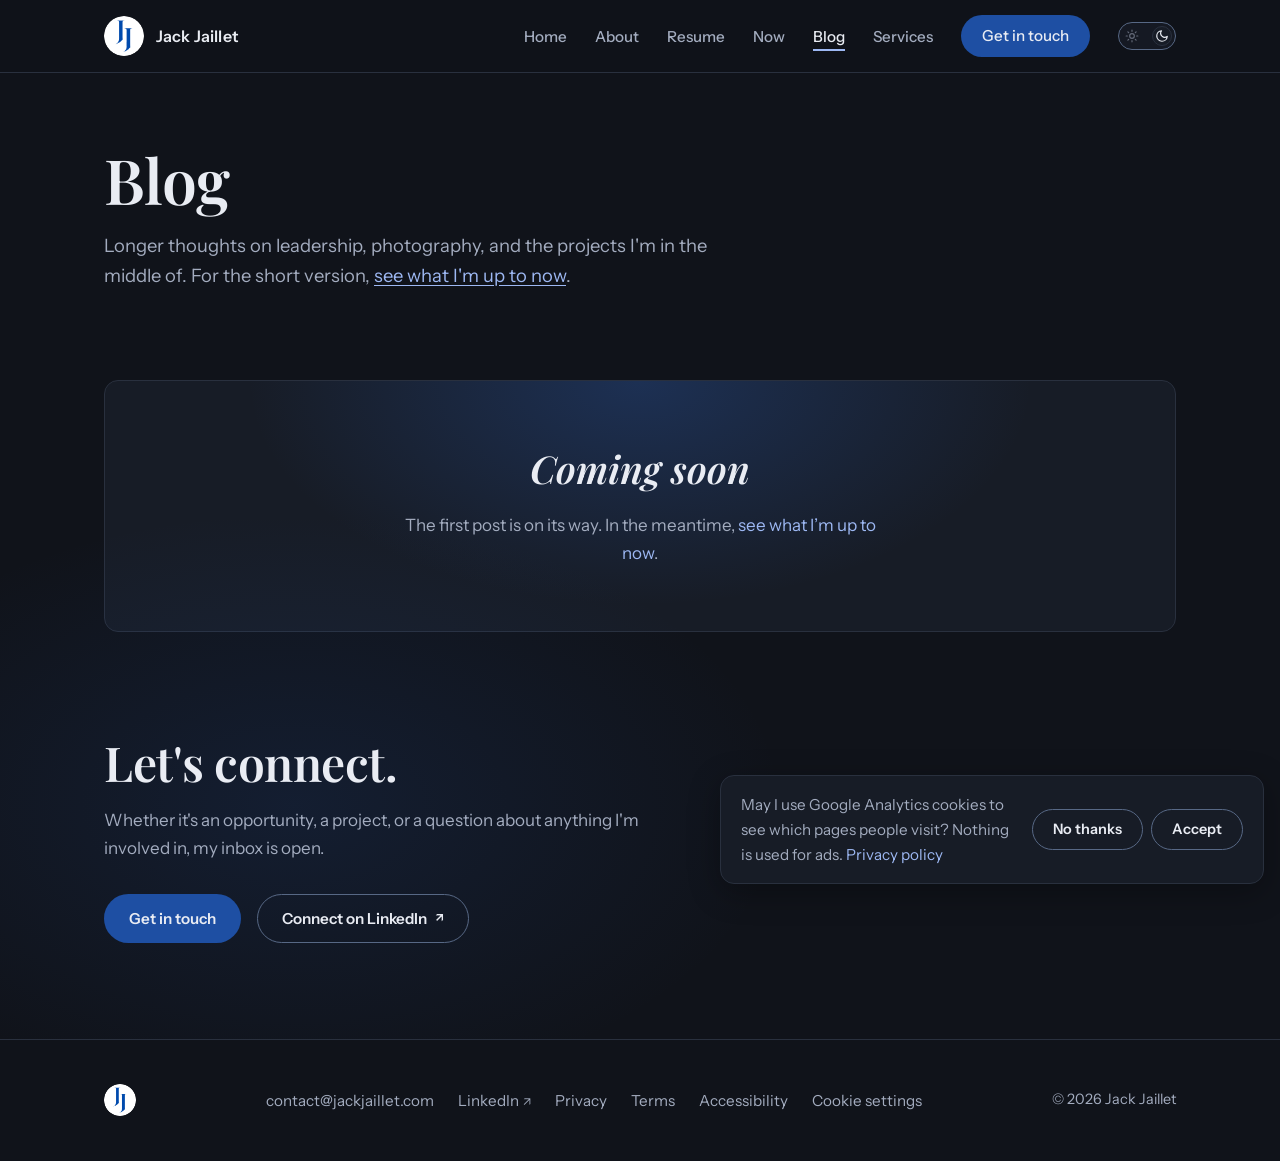
==== commit 6e548652: "Site-wide footer, privacy policy, terms, opt-in Google Analytics; roomier template picker - One foot" ====
--- a/blog/index.html
+++ b/blog/index.html
@@ -120,7 +120,10 @@
       <ul class="footer-links">
         <li><a href="mailto:contact@jackjaillet.com">contact@jackjaillet.com</a></li>
         <li><a href="https://www.linkedin.com/in/jackjaillet/" target="_blank" rel="noopener">LinkedIn<span class="sr-only"> (opens in new tab)</span></a></li>
+        <li><a href="/privacy">Privacy</a></li>
+        <li><a href="/terms">Terms</a></li>
         <li><a href="/accessibility">Accessibility</a></li>
+        <li hidden data-cookie-settings><button type="button">Cookie settings</button></li>
       </ul>
       </nav>
       <small>&copy; <span id="year">2026</span> Jack Jaillet</small>
@@ -128,5 +131,6 @@
   </footer>
 
   <script src="/js/main.js"></script>
+  <script src="/js/footer.js"></script>
 </body>
 </html>
--- a/css/style.css
+++ b/css/style.css
@@ -1391,6 +1391,10 @@
 .prose h2 + p { margin-top: 0; }
 .prose h2 ~ h2 { margin-top: var(--space-10); }
 .prose .note { margin-top: var(--space-10); font-size: 0.95rem; }
+.prose > .note:first-child { margin-top: 0; }
+.prose ul { list-style: disc; padding-left: 1.25em; margin-bottom: var(--space-5); color: var(--ink-2); }
+.prose li { margin-bottom: var(--space-3); }
+.prose li strong { color: var(--ink); }
 
 .mt-4 { margin-top: var(--space-4); }
 .mt-6 { margin-top: var(--space-6); }
@@ -1569,8 +1573,33 @@
   min-width: 0;
 }
 .footer-links a { word-break: break-word; }
-.footer-links a { color: var(--ink-2); font-size: 0.95rem; display: inline-block; padding: 12px 0; }
-.footer-links a:hover { color: var(--ink); }
+.footer-links a,
+.footer-links button { color: var(--ink-2); font: inherit; font-size: 0.95rem; display: inline-block; padding: 12px 0; background: none; border: 0; cursor: pointer; }
+.footer-links a:hover,
+.footer-links button:hover { color: var(--ink); text-decoration: underline; }
+
+/* Cookie choice (js/footer.js). Signature Studio repeats this in its own app.css. */
+.consent {
+  position: fixed;
+  z-index: 100;
+  left: var(--space-4);
+  right: var(--space-4);
+  bottom: var(--space-4);
+  max-width: 34rem;
+  margin-left: auto;
+  padding: var(--space-4) var(--space-5);
+  display: flex;
+  flex-wrap: wrap;
+  align-items: center;
+  gap: var(--space-3) var(--space-4);
+  background: var(--surface);
+  color: var(--ink);
+  border: 1px solid var(--line);
+  border-radius: var(--radius);
+  box-shadow: 0 8px 32px rgba(0, 0, 0, 0.3);
+}
+.consent p { flex: 1 1 16rem; font-size: 0.95rem; color: var(--ink-2); }
+.consent-actions { display: flex; gap: var(--space-2); }
 .site-footer small { color: var(--ink-2); font-size: 0.9rem; }
 
 /* ---------- reveal motion ---------- */
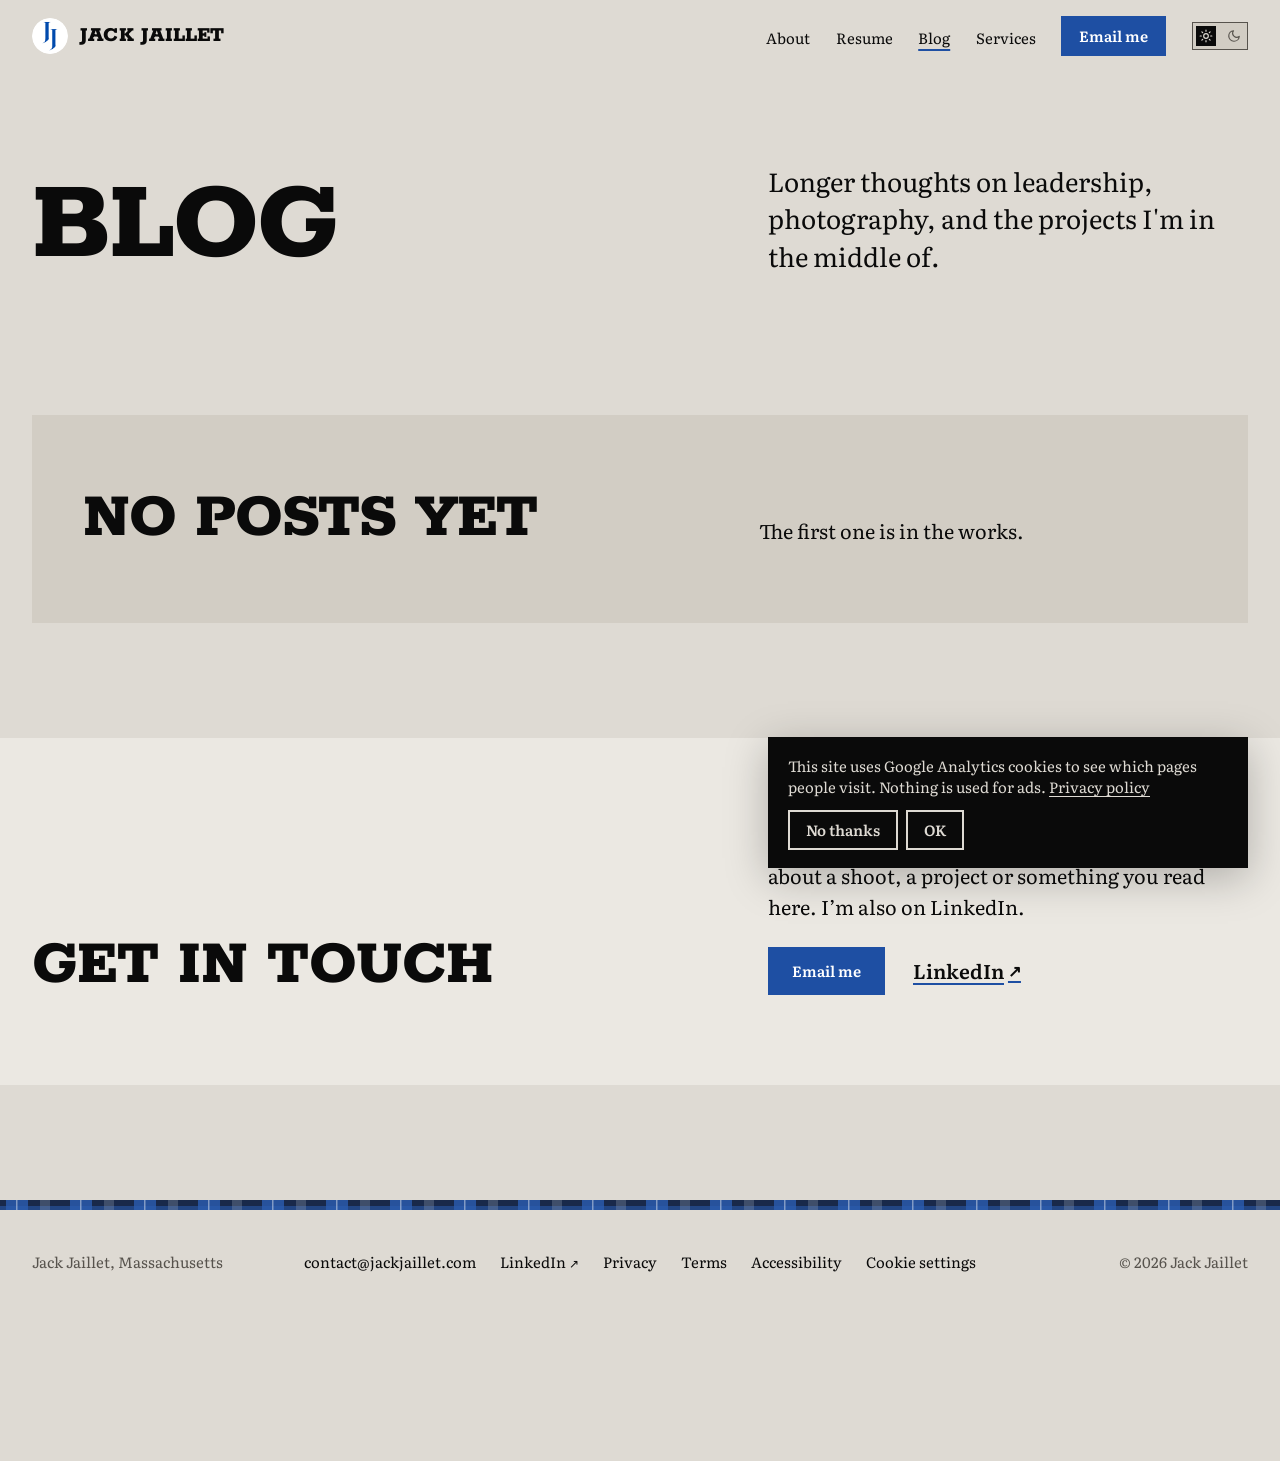
==== commit a797f11f: "Redesign the site and remove the Now page New look across every page: Jack's portrait holds half the" ====
--- a/blog/index.html
+++ b/blog/index.html
@@ -3,10 +3,8 @@
 <head>
   <meta charset="UTF-8">
   <meta name="viewport" content="width=device-width, initial-scale=1.0">
-  <!-- Mobile browser chrome follows the theme. Dark is the site default, so
-       that is the static value; the bootstrap below corrects it before first
-       paint for visitors who chose light. -->
-  <meta name="theme-color" content="#10131a">
+  <meta name="theme-color" content="#dedad3" media="(prefers-color-scheme: light)">
+  <meta name="theme-color" content="#151515" media="(prefers-color-scheme: dark)">
   <title>Blog | Jack Jaillet</title>
   <meta name="description" content="Writing from Jack Jaillet on leadership, photography, community work, and what he is learning along the way.">
   <link rel="canonical" href="https://jackjaillet.com/blog/">
@@ -15,19 +13,20 @@
   <meta property="og:title" content="Blog | Jack Jaillet">
   <meta property="og:description" content="Writing from Jack Jaillet on leadership, photography, community work, and what he is learning along the way.">
   <meta property="og:url" content="https://jackjaillet.com/blog/">
-  <meta property="og:image" content="https://jackjaillet.com/assets/og-image.jpg">
+  <meta property="og:image" content="https://jackjaillet.com/assets/og-jack-jaillet.jpg">
   <meta property="og:image:width" content="1200">
   <meta property="og:image:height" content="630">
-  <meta property="og:image:alt" content="Jack Jaillet">
+  <meta property="og:image:alt" content="Jack Jaillet, business student at UMass Amherst, in a blue flannel shirt">
   <meta name="twitter:card" content="summary_large_image">
   <meta name="twitter:title" content="Blog | Jack Jaillet">
   <meta name="twitter:description" content="Writing from Jack Jaillet on leadership, photography, community work, and what he is learning along the way.">
-  <meta name="twitter:image" content="https://jackjaillet.com/assets/og-image.jpg">
+  <meta name="twitter:image" content="https://jackjaillet.com/assets/og-jack-jaillet.jpg">
+  <meta name="twitter:image:alt" content="Jack Jaillet, business student at UMass Amherst, in a blue flannel shirt">
   <link rel="icon" type="image/png" href="/assets/favicon.png">
   <link rel="apple-touch-icon" href="/assets/favicon.png">
   <link rel="preconnect" href="https://fonts.googleapis.com">
   <link rel="preconnect" href="https://fonts.gstatic.com" crossorigin>
-  <link href="https://fonts.googleapis.com/css2?family=Instrument+Sans:wght@400;500;600&family=Playfair+Display:ital,wght@0,600;0,700;1,600&display=swap" rel="stylesheet">
+  <link href="https://fonts.googleapis.com/css2?family=Literata:ital,opsz,wght@0,7..72,400;0,7..72,600;1,7..72,400&amp;family=Rokkitt:wght@800&amp;display=swap" rel="stylesheet">
   <link rel="stylesheet" href="/css/style.css">
   <script type="application/ld+json">
   {
@@ -38,8 +37,7 @@
     "author": { "@id": "https://jackjaillet.com/#jack" }
   }
   </script>
-  <script>try{var t=localStorage.getItem("theme");if(t){document.documentElement.dataset.theme=t;var m=document.querySelector('meta[name="theme-color"]');if(m)m.setAttribute("content",t==="light"?"#f7f8fa":"#10131a")}}catch(e){}</script>
-  <noscript><style>.reveal{opacity:1 !important;transform:none !important}</style></noscript>
+  <script>document.documentElement.classList.add("js");try{var t=localStorage.getItem("theme");if(t==="light"||t==="dark"){document.documentElement.dataset.theme=t;document.querySelectorAll('meta[name="theme-color"]').forEach(function(m){m.content=t==="light"?"#dedad3":"#151515"})}}catch(e){}</script>
 </head>
 <body>
 
@@ -48,21 +46,19 @@
   <nav class="site-nav" aria-label="Primary">
     <div class="wrap">
       <a class="brand" href="/">
-        <img class="brand-img" src="/assets/favicon.png" alt="" width="40" height="40">
+        <img class="brand-img" src="/assets/favicon.png" alt="" width="36" height="36">
         <span class="brand-name">Jack Jaillet</span>
       </a>
-      <button class="nav-toggle" aria-expanded="false" aria-controls="nav-menu" aria-label="Open navigation menu">Menu</button>
+      <button class="nav-toggle" type="button" aria-expanded="false" aria-controls="nav-menu">Menu</button>
       <ul class="nav-links" id="nav-menu">
-        <li><a href="/">Home</a></li>
         <li><a href="/about">About</a></li>
         <li><a href="/resume">Resume</a></li>
-        <li><a href="/updates">Now</a></li>
         <li><a href="/blog/" aria-current="page">Blog</a></li>
         <li><a href="/services">Services</a></li>
-        <li><a class="btn btn-primary btn-small" href="mailto:contact@jackjaillet.com">Get in touch</a></li>
+        <li><a class="btn btn-small" href="mailto:contact@jackjaillet.com">Email me</a></li>
         <li class="theme-item">
           <span class="theme-text" id="theme-text">Dark mode</span>
-          <button class="theme-toggle" type="button" role="switch" aria-checked="true" aria-labelledby="theme-text">
+          <button class="theme-toggle" type="button" role="switch" aria-checked="false" aria-labelledby="theme-text">
             <svg class="icon-sun" aria-hidden="true" focusable="false" width="14" height="14" viewBox="0 0 24 24" fill="none" stroke="currentColor" stroke-width="2" stroke-linecap="round"><circle cx="12" cy="12" r="4"/><path d="M12 2v2M12 20v2M4.93 4.93l1.41 1.41M17.66 17.66l1.41 1.41M2 12h2M20 12h2M4.93 19.07l1.41-1.41M17.66 6.34l1.41-1.41"/></svg>
             <svg class="icon-moon" aria-hidden="true" focusable="false" width="14" height="14" viewBox="0 0 24 24" fill="none" stroke="currentColor" stroke-width="2" stroke-linecap="round" stroke-linejoin="round"><path d="M21 12.79A9 9 0 1 1 11.21 3 7 7 0 0 0 21 12.79z"/></svg>
             <span class="theme-knob" aria-hidden="true"></span>
@@ -77,7 +73,7 @@
   <header class="about-head">
     <div class="wrap">
       <h1>Blog</h1>
-      <p class="lede mt-4">Longer thoughts on leadership, photography, and the projects I'm in the middle of. For the short version, <a href="/updates">see what I'm up to now</a>.</p>
+      <p class="lede mt-4">Longer thoughts on leadership, photography, and the projects I'm in the middle of.</p>
     </div>
   </header>
 
@@ -91,8 +87,8 @@
            To change what's here, add or edit a post file in blog/ and then
            double-click "Publish blog.bat". -->
       <div class="blog-empty reveal">
-        <p class="blog-empty-kicker">Coming soon</p>
-        <p class="blog-empty-note">The first post is on its way. In the meantime, <a href="/updates">see what I&rsquo;m up to now</a>.</p>
+        <p class="blog-empty-title">No posts yet</p>
+        <p class="blog-empty-note">The first one is in the works.</p>
       </div>
       <!-- POSTS:END -->
     </div>
@@ -100,11 +96,13 @@
 
   <section class="contact-band" id="contact" aria-labelledby="contact-heading">
     <div class="wrap reveal">
-      <h2 id="contact-heading">Let's connect.</h2>
-      <p>Whether it's an opportunity, a project, or a question about anything I'm involved in, my inbox is open.</p>
-      <div class="contact-actions">
-        <a class="btn btn-primary" href="mailto:contact@jackjaillet.com">Get in touch</a>
-        <a class="btn btn-ghost" href="https://www.linkedin.com/in/jackjaillet/" target="_blank" rel="noopener">Connect on LinkedIn<span class="sr-only"> (opens in new tab)</span></a>
+      <h2 id="contact-heading">Get in touch</h2>
+      <div>
+        <p>Email is the quickest way to reach me, whether it&rsquo;s about a shoot, a project or something you read here. I&rsquo;m also on LinkedIn.</p>
+        <div class="contact-actions">
+          <a class="btn" href="mailto:contact@jackjaillet.com">Email me</a>
+          <a class="go" href="https://www.linkedin.com/in/jackjaillet/" target="_blank" rel="noopener">LinkedIn<span class="sr-only"> (opens in new tab)</span></a>
+        </div>
       </div>
     </div>
   </section>
@@ -112,21 +110,19 @@
   </main>
 
   <footer class="site-footer">
-    <div class="wrap">
-      <a class="brand" href="/" aria-label="Jack Jaillet, back to home">
-        <img class="brand-img" src="/assets/favicon.png" alt="" width="32" height="32" loading="lazy" decoding="async">
-      </a>
+    <div class="wrap footer-line">
+      <p class="footer-id">Jack Jaillet, Massachusetts</p>
       <nav aria-label="Footer">
-      <ul class="footer-links">
-        <li><a href="mailto:contact@jackjaillet.com">contact@jackjaillet.com</a></li>
-        <li><a href="https://www.linkedin.com/in/jackjaillet/" target="_blank" rel="noopener">LinkedIn<span class="sr-only"> (opens in new tab)</span></a></li>
-        <li><a href="/privacy">Privacy</a></li>
-        <li><a href="/terms">Terms</a></li>
-        <li><a href="/accessibility">Accessibility</a></li>
-        <li hidden data-cookie-settings><button type="button">Cookie settings</button></li>
-      </ul>
+        <ul class="footer-links">
+          <li><a href="mailto:contact@jackjaillet.com">contact@jackjaillet.com</a></li>
+          <li><a href="https://www.linkedin.com/in/jackjaillet/" target="_blank" rel="noopener">LinkedIn<span class="sr-only"> (opens in new tab)</span></a></li>
+          <li><a href="/privacy">Privacy</a></li>
+          <li><a href="/terms">Terms</a></li>
+          <li><a href="/accessibility">Accessibility</a></li>
+          <li hidden data-cookie-settings><button type="button">Cookie settings</button></li>
+        </ul>
       </nav>
-      <small>&copy; <span id="year">2026</span> Jack Jaillet</small>
+      <p class="footer-year"><small>&copy; <span id="year">2026</span> Jack Jaillet</small></p>
     </div>
   </footer>
 
--- a/css/style.css
+++ b/css/style.css
@@ -1,110 +1,96 @@
 /* ============================================================
    Jack Jaillet - personal site
-   Editorial resume system: cobalt accent, serif display,
-   Instrument Sans body. Dark by default; the nav switch opts into
-   light (remembered per visitor). Print is always light.
+
+   Direction: "the split stage". On the home page one of Jack's own
+   portraits holds half the screen while the reading column scrolls past
+   it. The colours come out of those photographs: a putty ground taken
+   from the fog, black ink, and the cobalt of the flannel as the single
+   accent. The flannel itself is the one ornament (see --plaid).
+
+   Type: Rokkitt (slab capitals) for names and headings, Literata for
+   everything you read.
+
+   Theme: light by default, dark when the visitor's system asks for it,
+   and the nav switch overrides both (remembered per visitor). Print is
+   always light.
    ============================================================ */
 
 :root {
+  color-scheme: light;
+
+  /* ground, raised paper, sunk tone: surfaces are told apart by a step in
+     tone, never by an outline or a shadow */
+  --bg: #dedad3;
+  --card: #ebe8e2;
+  --surface: #d2cdc4;
+  --ink: #0a0a0a;
+  /* 5.5:1 on --bg, 4.8:1 on --surface */
+  --muted: #57534d;
+  --link: #1e4fa3;
+  --action-bg: #1e4fa3;
+  --action-ink: #ffffff;
+  --action-hover: #0a0a0a;
+  --field: #1e4fa3;
+  --field-ink: #ffffff;
+  --selection: #c7d3ea;
+
+  --display: "Rokkitt", Rockwell, "Roboto Slab", Georgia, serif;
+  --text: "Literata", Georgia, "Times New Roman", serif;
+
+  /* Five sizes do all the work. */
+  --step-small: clamp(0.875rem, 0.85rem + 0.1vw, 0.9375rem);
+  --step-body: clamp(1.0625rem, 1rem + 0.3vw, 1.25rem);
+  --step-lead: clamp(1.25rem, 1.1rem + 0.7vw, 1.625rem);
+  --step-head: clamp(2.25rem, 1.4rem + 3.4vw, 4.25rem);
+  --step-display: clamp(3.25rem, 1rem + 8vw, 10rem);
+
+  /* One pair of outer margins, everywhere. */
+  --margin: clamp(16px, 2.5vw, 36px);
+  --gap: clamp(12px, 1.2vw, 20px);
+  --wrap: 1520px;
+  --section: clamp(96px, 9vw, 168px);
+  --nav-h: 72px;
+
+  --ease: cubic-bezier(0.16, 1, 0.3, 1);
+
+  /* The flannel from both portraits, drawn as a repeating tile. It is the
+     page's one ornament: a band on the hero card and a strip above the footer. */
+  --plaid: url("data:image/svg+xml,%3Csvg xmlns='http://www.w3.org/2000/svg' width='64' height='64'%3E%3Crect width='64' height='64' fill='%2319294a'/%3E%3Crect x='6' width='22' height='64' fill='%232a5db0' fill-opacity='.8'/%3E%3Crect y='6' width='64' height='22' fill='%232a5db0' fill-opacity='.55'/%3E%3Crect x='40' width='10' height='64' fill='%238592a6' fill-opacity='.35'/%3E%3Crect y='40' width='64' height='10' fill='%238592a6' fill-opacity='.3'/%3E%3Crect x='16' width='1.5' height='64' fill='%23f1f2f4' fill-opacity='.45'/%3E%3Crect y='16' width='64' height='1.5' fill='%23f1f2f4' fill-opacity='.4'/%3E%3C/svg%3E");
+}
+
+/* Dark: used when the visitor's system prefers it and they haven't chosen,
+   or when they flip the switch. Both blocks must stay identical. */
+@media (prefers-color-scheme: dark) {
+  :root:not([data-theme="light"]) {
+    color-scheme: dark;
+    --bg: #151515;
+    --card: #1e1e1d;
+    --surface: #0e0e0e;
+    --ink: #e8e6e1;
+    --muted: #a8a299;
+    --link: #a3bcf2;
+    --action-bg: #2d5fb8;
+    --action-ink: #ffffff;
+    --action-hover: #3d70cc;
+    --field: #1b3f80;
+    --field-ink: #ffffff;
+    --selection: #2b3c5e;
+  }
+}
+:root[data-theme="dark"] {
   color-scheme: dark;
-  --paper: #10131a;
-  --paper-2: #151923;
-  --surface: #171c26;
-  --ink: #e9ecf3;
-  --ink-2: #a3acbf;
-  --line: #29303e;
-  --blue: #1e4fa3;
-  --blue-deep: #b6c9f8;
-  --blue-tint: #192338;
-  --link: #9db8f3;
-  --on-blue: #e9ecf3;
-  --on-blue-muted: rgba(233, 236, 243, 0.85);
-  --glow-strong: rgba(42, 95, 189, 0.30);
-  --glow-soft: rgba(42, 95, 189, 0.14);
-  --bloom: rgba(42, 95, 189, 0.50);
-  --btn-glow: var(--shadow-md);
-  --card-glow: var(--shadow-lg);
-  --btn-hover: #2a5fbd;
-  --btn-on-blue-hover: #d3def6;
-  --nav-bg: rgba(16, 19, 26, 0.92);
-
-  /* Boundary of an interactive control. WCAG 1.4.11 wants 3:1 against its
-     backdrop, which --line (1.3:1) never met. --line stays for decorative
-     edges, where no ratio is required.
-     3.30 : 1 on --paper, 3.12 on --paper-2, 3.03 on --surface. */
-  --line-strong: #576885;
-
-  --serif: "Playfair Display", Georgia, "Times New Roman", serif;
-  --sans: "Instrument Sans", -apple-system, "Segoe UI", Arial, sans-serif;
-
-  /* Spacing: 4pt grid. Every padding, margin and gap comes from here. */
-  --space-1: 4px;
-  --space-2: 8px;
-  --space-3: 12px;
-  --space-4: 16px;
-  --space-5: 20px;
-  --space-6: 24px;
-  --space-7: 28px;
-  --space-8: 32px;
-  --space-10: 40px;
-  --space-12: 48px;
-  --space-14: 56px;
-  --space-16: 64px;
-  --space-18: 72px;
-  --space-20: 80px;
-
-  --radius-sm: 4px;
-  --radius: 14px;
-  --radius-pill: 999px;
-
-  /* Dark builds elevation from coloured glow, not drop shadow — a shadow on
-     a near-black surface is invisible. The light theme overrides these. */
-  --shadow-sm: 0 4px 20px var(--glow-strong);
-  --shadow-md: 0 6px 28px rgba(42, 95, 189, 0.55);
-  --shadow-lg: 0 0 48px rgba(42, 95, 189, 0.30);
-
-  --wrap: 1120px;
-  --ease: cubic-bezier(0.16, 1, 0.3, 1);
-
-  /* Height of the sticky nav bar. Four rules depend on this agreeing with
-     itself: the bar, the mobile menu's offset and max-height, and the
-     scroll-padding that keeps anchor targets out from under it. */
-  --nav-h: 72px;
-}
-
-/* Dark is the default; the nav switch opts into light and is remembered. */
-:root[data-theme="light"] {
-  color-scheme: light;
-  --paper: #f7f8fa;
-  --paper-2: #eef1f6;
-  --surface: #ffffff;
-  --ink: #14171d;
-  --ink-2: #49505f;
-  --line: #dce0e9;
-  --blue-deep: #163d82;
-  --blue-tint: #e9eef9;
-  --link: #1e4fa3;
-  --on-blue: #ffffff;
-  --on-blue-muted: rgba(255, 255, 255, 0.85);
-  /* Light's glow has to be brighter and more saturated than dark's, not just
-     more opaque. The deep primary at low alpha over near-white paper goes grey
-     before it ever reads as light, which is why this used to disappear. These
-     lift toward azure so the wash keeps its colour on #f7f8fa. */
-  --glow-strong: rgba(58, 118, 245, 0.26);
-  --glow-soft: rgba(96, 152, 250, 0.20);
-  --bloom: rgba(58, 118, 245, 0.34);
-  --btn-hover: #163d82;
-  --btn-on-blue-hover: #e9eef9;
-  --nav-bg: rgba(247, 248, 250, 0.92);
-  /* 3.28 : 1 on --paper, 3.08 on --paper-2, 3.48 on --surface. */
-  --line-strong: #7e8aa0;
-
-  /* Light has a real light source, so plain elevation reads as a neutral
-     shadow. The two coloured ones are glow, not shadow, so they follow the
-     azure above rather than the navy primary. */
-  --shadow-sm: 0 2px 8px rgba(20, 23, 29, 0.06);
-  --shadow-md: 0 6px 24px rgba(58, 118, 245, 0.40);
-  --shadow-lg: 0 0 44px rgba(58, 118, 245, 0.22);
+  --bg: #151515;
+  --card: #1e1e1d;
+  --surface: #0e0e0e;
+  --ink: #e8e6e1;
+  --muted: #a8a299;
+  --link: #a3bcf2;
+  --action-bg: #2d5fb8;
+  --action-ink: #ffffff;
+  --action-hover: #3d70cc;
+  --field: #1b3f80;
+  --field-ink: #ffffff;
+  --selection: #2b3c5e;
 }
 
 * { box-sizing: border-box; margin: 0; padding: 0; }
@@ -112,11 +98,9 @@
 html {
   scroll-behavior: smooth;
   overflow-x: clip;
-  /* Anchor targets clear the sticky nav instead of landing under it. */
-  scroll-padding-top: calc(var(--nav-h) + var(--space-6));
-}
-/* Set while the mobile menu is open. overflow:hidden holds the scroll
-   position, unlike the position:fixed approach which jumps to the top. */
+  scroll-padding-top: calc(var(--nav-h) + 24px);
+  -webkit-text-size-adjust: 100%;
+}
 html.nav-locked { overflow: hidden; }
 @media (prefers-reduced-motion: reduce) {
   html { scroll-behavior: auto; }
@@ -124,76 +108,39 @@
 
 body {
   overflow-x: clip;
-  font-family: var(--sans);
-  font-size: 1.0625rem;
-  line-height: 1.65;
+  font-family: var(--text);
+  font-size: var(--step-body);
+  line-height: 1.6;
   color: var(--ink);
-  background: var(--paper);
+  background: var(--bg);
   -webkit-font-smoothing: antialiased;
+  font-variant-numeric: lining-nums;
 }
 
 img { max-width: 100%; height: auto; display: block; }
 
-a { color: var(--link); text-decoration: none; }
-a:hover { text-decoration: underline; text-underline-offset: 3px; }
-/* Orientation cue on a multi-page site. Kept subtle so it never reads as
-   a disabled state, and never applied to buttons. */
-.prose a:visited,
-.post p a:visited,
-.now-list a:visited,
-.lede a:visited { color: var(--blue-deep); }
-
-/* visible cue that a link leaves the site (sr-only text carries it for screen readers) */
+a { color: var(--link); text-decoration: underline; text-decoration-thickness: 1px; text-underline-offset: 0.2em; }
+a:hover { text-decoration-thickness: 2px; }
+
+/* A link that leaves the site says so with a small arrow; screen readers
+   get "(opens in new tab)" from the sr-only text beside it. */
 a[target="_blank"]::after {
   content: "\2197\FE0E";
-  margin-left: 0.35em;
+  content: "\2197\FE0E" / "";
+  margin-left: 0.25em;
   font-size: 0.8em;
-}
-a.btn[target="_blank"]::after { margin-left: 0; }
-
-/* small arrow marking a link that opens an organization's site */
-.ext-icon {
-  margin-left: 0.3em;
-  vertical-align: middle;
-  opacity: 0.65;
-  flex-shrink: 0;
-}
-a:hover .ext-icon { opacity: 1; }
-
-/* org links on resume and about: inherit surrounding style, underline on hover */
-.job-org a,
-.involve a {
-  color: inherit;
   text-decoration: none;
-}
-.job-org a:hover,
-.involve a:hover {
-  color: var(--link);
-  text-decoration: underline;
-  text-underline-offset: 3px;
-}
-.involve a { font-weight: inherit; }
-
-/* the generic target=_blank arrow would double up next to .ext-icon */
-a[target="_blank"]:has(.ext-icon)::after { content: none; }
-
-/* links inside running text carry an underline, not color alone */
-.lede a, .prose a, .post p a {
-  text-decoration: underline;
-  text-underline-offset: 3px;
-}
-
-::selection { background: var(--blue-tint); color: var(--blue-deep); }
-
-/* keyboard focus */
+  display: inline-block;
+}
+a.btn[target="_blank"]::after { margin-left: 0.4em; }
+
+::selection { background: var(--selection); color: var(--ink); }
+
 :focus-visible {
   outline: 3px solid var(--link);
-  outline-offset: 2px;
-  border-radius: 4px;
-}
-.btn:focus-visible { outline-offset: 2px; }
-.band :focus-visible,
-.hl-lead :focus-visible { outline-color: var(--on-blue); }
+  outline-offset: 3px;
+}
+.band :focus-visible { outline-color: var(--field-ink); }
 
 .sr-only {
   position: absolute;
@@ -209,173 +156,125 @@
 
 .skip-link {
   position: absolute;
-  left: 16px;
+  left: var(--margin);
   top: 0;
   z-index: 100;
-  background: var(--blue);
-  color: var(--on-blue);
+  background: var(--action-bg);
+  color: var(--action-ink);
   font-weight: 600;
   padding: 12px 20px;
-  border-radius: 0 0 14px 14px;
   transform: translateY(-110%);
   transition: transform 0.15s var(--ease);
 }
-.skip-link:focus { transform: translateY(0); text-decoration: none; }
+.skip-link:focus { transform: translateY(0); }
 
 .wrap {
   max-width: var(--wrap);
   margin: 0 auto;
-  padding: 0 24px;
+  padding: 0 var(--margin);
 }
 
 /* ---------- type ---------- */
 
-h1, h2, h3 {
-  font-family: var(--serif);
+h1, h2 {
+  font-family: var(--display);
+  font-weight: 800;
+  text-transform: uppercase;
+  line-height: 0.9;
+  letter-spacing: -0.01em;
+  text-wrap: balance;
+}
+h1 { font-size: var(--step-head); }
+h2 { font-size: var(--step-head); }
+
+h3 {
+  font-family: var(--text);
   font-weight: 600;
-  line-height: 1.12;
-  letter-spacing: -0.01em;
-  /* Headings here run two or three lines and were breaking at whatever fit,
-     leaving one-word last lines. Ignored by browsers that don't support it. */
+  font-size: var(--step-lead);
+  line-height: 1.25;
   text-wrap: balance;
 }
 
-/* Running copy gets the cheaper pass: no balancing, just no orphans. */
-.lede, .prose p, .post p, .hl p, .now-list li, .job p, .entry-body > p, .post-body > p {
-  text-wrap: pretty;
-}
-
-h1 { font-size: clamp(2.4rem, 5.2vw, 3.9rem); }
-h2 { font-size: clamp(1.7rem, 3.2vw, 2.4rem); }
-h3 { font-size: 1.25rem; }
+p, li { text-wrap: pretty; }
 
 .lede {
-  font-size: 1.15rem;
-  color: var(--ink-2);
+  font-size: var(--step-lead);
+  line-height: 1.45;
   max-width: 34em;
 }
 
-/* ---------- brand ---------- */
+.muted { color: var(--muted); }
+
+/* ---------- nav ---------- */
+
+.site-nav {
+  position: sticky;
+  top: 0;
+  z-index: 40;
+  background: var(--bg);
+}
+.site-nav .wrap {
+  height: var(--nav-h);
+  display: flex;
+  align-items: center;
+  justify-content: space-between;
+  gap: 24px;
+}
 
 .brand {
   display: inline-flex;
   align-items: center;
   gap: 12px;
   color: var(--ink);
-}
-.brand:hover { text-decoration: none; }
-
-.brand-img {
-  width: 40px;
-  height: 40px;
-  border-radius: 50%;
-}
-.site-footer .brand-img {
-  width: 32px;
-  height: 32px;
-}
-
-.brand-mark {
-  font-family: var(--serif);
-  font-weight: 600;
-  color: var(--link);
-  font-size: 1.7rem;
+  text-decoration: none;
+}
+.brand-img { width: 36px; height: 36px; border-radius: 50%; }
+.brand-name {
+  font-family: var(--display);
+  font-weight: 800;
+  font-size: 1.375rem;
   line-height: 1;
-  display: inline-flex;
-  padding-bottom: 0.3em;
-}
-.brand-mark i { font-style: normal; }
-.brand-mark i + i {
-  margin-left: -0.3em;
-  transform: translateY(0.24em);
-}
-
-.brand-name {
-  font-weight: 600;
-  font-size: 1rem;
+  text-transform: uppercase;
   letter-spacing: 0.01em;
-}
-
-/* ---------- nav ---------- */
-
-.site-nav {
-  position: sticky;
-  top: 0;
-  z-index: 40;
-  background: var(--nav-bg);
-  backdrop-filter: blur(10px);
-  border-bottom: 1px solid var(--line);
-}
-
-.site-nav .wrap {
-  height: var(--nav-h);
-  display: flex;
-  align-items: center;
-  justify-content: space-between;
-  gap: 16px;
 }
 
 .nav-links {
   display: flex;
   align-items: center;
-  gap: 28px;
+  gap: clamp(16px, 2vw, 32px);
   list-style: none;
 }
-
-.nav-links a {
-  color: var(--ink-2);
-  font-weight: 500;
-  font-size: 0.95rem;
-}
-.nav-links a:hover { color: var(--ink); text-decoration: none; }
-.nav-links a:not(.btn) { position: relative; }
-.nav-links a:not(.btn):not([aria-current])::after {
-  content: "";
-  position: absolute;
-  left: 0;
-  right: 0;
-  bottom: -3px;
-  height: 2px;
-  background: var(--link);
-  transform: scaleX(0);
-  transform-origin: left;
-  transition: transform 0.25s var(--ease);
-}
-@media (hover: hover) and (pointer: fine) {
-  .nav-links a:not(.btn):not([aria-current]):hover::after { transform: scaleX(1); }
-}
+.nav-links a:not(.btn) {
+  color: var(--ink);
+  font-size: var(--step-small);
+  text-decoration: none;
+  padding: 6px 0;
+}
+.nav-links a:not(.btn):hover { text-decoration: underline; text-decoration-thickness: 2px; text-underline-offset: 0.35em; }
 .nav-links a[aria-current="page"] {
-  color: var(--ink);
-  border-bottom: 2px solid var(--link);
-  padding-bottom: 3px;
+  text-decoration: underline;
+  text-decoration-thickness: 2px;
+  text-underline-offset: 0.35em;
+  text-decoration-color: var(--link);
 }
 
 .nav-toggle {
   position: relative;
   display: none;
-  background: none;
-  border: 1px solid var(--line-strong);
-  border-radius: var(--radius-pill);
-  padding: var(--space-2) var(--space-3);
+  background: var(--surface);
+  border: 0;
+  padding: 10px 16px;
   font: inherit;
+  font-size: var(--step-small);
   font-weight: 600;
   color: var(--ink);
   cursor: pointer;
 }
-/* Pads the hit area to 44px without changing the visual size. */
-.nav-toggle::after {
-  content: "";
-  position: absolute;
-  inset: -6px -4px;
-}
-
-/* Two breakpoint families, deliberately decoupled:
-     820px — the nav collapses to a menu. Measured: brand + links need 796px
-             once Blog joined the set, so anything wider keeps the full
-             horizontal nav. This used to be 740px, which fit an iPad in
-             portrait; the sixth link no longer does.
-     700px — the two-column layouts stack. */
-@media (max-width: 820px) {
+.nav-toggle::after { content: ""; position: absolute; inset: -4px; }
+
+/* 860px: the full nav needs about 820px with the wordmark. Keep this in
+   step with the matchMedia query in js/main.js. */
+@media (max-width: 860px) {
   .nav-toggle { display: inline-block; }
   .nav-links {
     position: absolute;
@@ -383,57 +282,34 @@
     left: 0;
     right: 0;
     flex-direction: column;
-    align-items: flex-start;
+    align-items: stretch;
     gap: 0;
-    background: var(--paper);
-    border-bottom: 1px solid var(--line);
-    padding: var(--space-2) var(--space-6) var(--space-4);
+    background: var(--bg);
+    padding: 8px var(--margin) 24px;
     display: none;
-    /* Landscape phones are shorter than the menu is tall. Without this the
-       last items are unreachable. dvh accounts for mobile browser chrome. */
     max-height: calc(100dvh - var(--nav-h));
     overflow-y: auto;
     overscroll-behavior: contain;
   }
   .nav-links.open { display: flex; }
   .nav-links li { width: 100%; }
-  /* :not(.btn) matters. Without it the CTA inherits display:block and
-     padding:12px 0, which strips its horizontal padding and shoves the
-     label against the left edge of the pill. */
-  .nav-links a:not(.btn) { display: block; padding: var(--space-3) 0; }
-
-  /* Full-width centred pill reads as a deliberate mobile CTA rather than a
-     stray inline button. */
-  .nav-links .btn {
-    width: 100%;
-    justify-content: center;
-    margin: var(--space-2) 0;
+  .nav-links a:not(.btn) {
+    display: block;
+    padding: 14px 0;
+    font-family: var(--display);
+    font-weight: 800;
+    text-transform: uppercase;
+    font-size: 2rem;
+    line-height: 1;
   }
-
-  /* --blue on --paper measured 2.39:1 here and read dimmer than the inactive
-     items. --link is 9.37:1, and the rule keeps a non-colour signal.
-     The negative margin cancels the padding, so the accent bar sits out in
-     the menu gutter and the label stays flush with every other item — an
-     indented active item just looks misaligned. */
-  .nav-links a[aria-current="page"] {
-    border-bottom: none;
-    color: var(--link);
-    font-weight: 600;
-    padding-left: var(--space-3);
-    margin-left: calc(-1 * var(--space-3));
-    box-shadow: inset 3px 0 0 var(--link);
-  }
-}
-
-/* ---------- theme switch (sun / moon) ---------- */
-
-.theme-item {
-  display: flex;
-  align-items: center;
-  gap: 10px;
-}
-.theme-text { color: var(--ink-2); font-weight: 500; font-size: 0.95rem; }
-@media (min-width: 821px) {
+  .nav-links .btn { width: 100%; justify-content: center; margin: 16px 0 8px; }
+}
+
+/* ---------- theme switch ---------- */
+
+.theme-item { display: flex; align-items: center; gap: 10px; }
+.theme-text { color: var(--muted); font-size: var(--step-small); }
+@media (min-width: 861px) {
   .theme-text {
     position: absolute;
     width: 1px;
@@ -444,8 +320,8 @@
     white-space: nowrap;
   }
 }
-@media (max-width: 820px) {
-  .theme-item { width: 100%; justify-content: space-between; padding: var(--space-3) 0; }
+@media (max-width: 860px) {
+  .theme-item { justify-content: space-between; padding: 14px 0; }
 }
 
 .theme-toggle {
@@ -453,1195 +329,893 @@
   display: inline-flex;
   align-items: center;
   justify-content: space-between;
-  width: 58px;
+  width: 56px;
   height: 28px;
-  padding: 0 6px;
-  border: 1px solid var(--line-strong);
-  border-radius: var(--radius-pill);
-  background: var(--paper-2);
+  padding: 0 7px;
+  border: 0;
+  background: var(--surface);
+  box-shadow: inset 0 0 0 1px var(--muted); /* taste-skill-ignore: control boundary, WCAG 1.4.11 */
+  color: var(--ink);
   cursor: pointer;
   flex-shrink: 0;
 }
-.theme-toggle::after {
+.theme-toggle::after { content: ""; position: absolute; inset: -8px; }
+.theme-toggle svg { position: relative; z-index: 1; transition: opacity 0.2s var(--ease); }
+.theme-knob {
+  position: absolute;
+  top: 4px;
+  left: 4px;
+  width: 20px;
+  height: 20px;
+  background: var(--ink);
+  transition: transform 0.25s var(--ease);
+}
+.theme-toggle .icon-sun { color: var(--bg); }
+.theme-toggle .icon-moon { color: var(--muted); }
+.theme-toggle[aria-checked="true"] .theme-knob { transform: translateX(28px); }
+.theme-toggle[aria-checked="true"] .icon-sun { color: var(--muted); }
+.theme-toggle[aria-checked="true"] .icon-moon { color: var(--bg); }
+
+/* ---------- buttons ---------- */
+
+.btn {
+  display: inline-flex;
+  align-items: center;
+  justify-content: center;
+  gap: 8px;
+  min-height: 48px;
+  padding: 12px 24px;
+  border: 0;
+  background: var(--action-bg);
+  color: var(--action-ink);
+  font-family: var(--text);
+  font-weight: 600;
+  font-size: var(--step-small);
+  line-height: 1.2;
+  text-decoration: none;
+  cursor: pointer;
+  white-space: nowrap;
+  transition: background-color 0.18s var(--ease), color 0.18s var(--ease), transform 0.18s var(--ease);
+}
+@media (hover: hover) and (pointer: fine) {
+  .btn:hover { background: var(--action-hover); color: var(--action-ink); text-decoration: none; }
+  .btn-ghost:hover { background: var(--ink); color: var(--bg); }
+  .year-btn:hover { background: var(--card); }
+}
+.btn:active { transform: translateY(1px) scale(0.98); transition-duration: 0.05s; }
+.btn-small { min-height: 40px; padding: 8px 18px; }
+.nav-links .btn { color: var(--action-ink); }
+
+/* Secondary action: a tone step, not an outline. */
+.btn-ghost { background: var(--surface); color: var(--ink); }
+
+.btn-on-blue { background: var(--field-ink); color: #0e2a5c; }
+.btn-on-blue:hover { background: var(--ink); color: var(--bg); }
+
+/* A text link that stands on its own line. */
+.go {
+  display: inline-flex;
+  align-items: center;
+  min-height: 44px;
+  font-weight: 600;
+  color: var(--ink);
+  text-decoration-color: var(--link);
+  text-decoration-thickness: 2px;
+}
+.go:hover { color: var(--link); }
+
+/* ---------- home: the split stage ---------- */
+
+.stage {
+  max-width: var(--wrap);
+  margin: 0 auto;
+  padding: 0 var(--margin) var(--margin);
+  display: grid;
+  grid-template-columns: minmax(0, 1fr) minmax(0, 1fr);
+  gap: var(--gap);
+  align-items: start;
+}
+
+.stage-photo {
+  position: sticky;
+  top: var(--nav-h);
+  height: calc(100svh - var(--nav-h) - var(--margin));
+  min-height: min(520px, calc(100svh - var(--nav-h)));
+  overflow: hidden;
+  background: var(--surface);
+  grid-column: 2;
+  grid-row: 1;
+}
+.stage-photo img {
+  position: absolute;
+  inset: 0;
+  width: 100%;
+  height: 100%;
+  object-fit: cover;
+  object-position: 50% 22%;
+  transition: opacity 1.6s ease-in-out;
+}
+/* Only the top photo fades, so the background never shows through mid-way. */
+.stage-photo img:first-child { transition: none; }
+.stage-photo img + img { opacity: 0; object-position: 50% 18%; transition: opacity 0.45s cubic-bezier(0.23, 1, 0.32, 1); }
+.stage-photo[data-show="2"] img + img { opacity: 1; }
+
+/* The one moving picture: a slow drift on the portrait, like light
+   shifting in a room. */
+@media (prefers-reduced-motion: no-preference) {
+  .stage-photo img { animation: drift 2.4s cubic-bezier(0.23, 1, 0.32, 1) both; }
+  @keyframes drift { from { transform: scale(1.06); } to { transform: scale(1.02); } }
+}
+
+.stage-read { grid-column: 1; grid-row: 1; min-width: 0; }
+
+/* The printed card the page opens on. */
+.hero-card {
+  position: relative;
+  background: var(--card);
+  container-type: inline-size;
+  min-height: calc(100svh - var(--nav-h) - var(--margin));
+  display: flex;
+  flex-direction: column;
+  --card-pad: clamp(24px, 3.4vw, 56px);
+  padding: 0 var(--card-pad) var(--card-pad);
+}
+.plaid-band {
+  height: 64px;
+  margin: 0 calc(-1 * var(--card-pad));
+  background: var(--plaid) 0 0 / 64px 64px;
+}
+.hero-card .name {
+  margin-top: auto;
+  padding-top: 48px;
+  font-size: clamp(3.5rem, 22vw, 11rem);
+  font-size: 25cqi;
+  line-height: 0.82;
+  letter-spacing: -0.02em;
+}
+.hero-card .name span { display: block; }
+.hero-card .lede {
+  margin-top: clamp(24px, 4cqi, 40px);
+  max-width: 30em;
+}
+.hero-actions {
+  display: flex;
+  flex-wrap: wrap;
+  align-items: center;
+  gap: 8px 28px;
+  margin-top: clamp(28px, 5cqi, 48px);
+}
+.hero-actions .go { font-size: var(--step-small); }
+
+/* Sections inside the reading column. */
+.read-section {
+  padding: var(--section) clamp(0px, 4cqi, 64px) 0;
+}
+.stage-read { container-type: inline-size; }
+.read-section h2 { margin-bottom: 40px; }
+
+.intro p { max-width: 34em; }
+.intro p + p { margin-top: 1em; }
+.intro p:first-of-type { font-size: var(--step-lead); line-height: 1.45; }
+
+/* Selected work: the names are the index. */
+.work-list { list-style: none; }
+.work-item + .work-item { margin-top: clamp(48px, 6cqi, 72px); }
+.work-name {
+  font-family: var(--display);
+  font-weight: 800;
+  text-transform: uppercase;
+  font-size: min(clamp(1.75rem, 1.2rem + 1.6vw, 2.75rem), 11cqi);
+  line-height: 0.95;
+  letter-spacing: -0.01em;
+}
+.work-name a { color: var(--ink); text-decoration: none; }
+.work-name a:hover { color: var(--link); }
+.work-name a[target="_blank"]::after { font-family: var(--text); font-size: 0.5em; vertical-align: 0.15em; }
+.work-meta {
+  display: flex;
+  align-items: center;
+  gap: 12px;
+  margin-top: 16px;
+  color: var(--muted);
+  font-size: var(--step-small);
+  line-height: 1.35;
+}
+.work-meta img {
+  width: 36px;
+  height: 36px;
+  border-radius: 50%;
+  object-fit: contain;
+  background: #fff;
+  flex-shrink: 0;
+}
+.work-item p.work-desc { margin-top: 12px; max-width: 34em; }
+.work-item .go { margin-top: 4px; }
+
+/* Year by year: the live thing. Every year is a disclosure button; without
+   script every list simply shows. */
+.years-intro { max-width: 30em; margin: -16px 0 32px; }
+.year-list { list-style: none; }
+.year + .year { margin-top: 4px; }
+.year-head { font: inherit; }
+.year-btn {
+  scroll-margin-top: calc(var(--nav-h) + 8px);
+  width: 100%;
+  display: flex;
+  align-items: baseline;
+  justify-content: space-between;
+  gap: 16px;
+  padding: 14px 18px;
+  border: 0;
+  background: var(--surface);
+  color: var(--ink);
+  font: inherit;
+  text-align: left;
+  cursor: pointer;
+  transition: background-color 0.2s var(--ease), color 0.2s var(--ease);
+}
+.year-num {
+  font-family: var(--display);
+  font-weight: 800;
+  font-size: clamp(1.75rem, 1.4rem + 1vw, 2.75rem);
+  line-height: 0.9;
+}
+.year-count { font-size: var(--step-small); color: var(--muted); font-variant-numeric: tabular-nums; }
+.year-btn[aria-expanded="true"] { background: var(--ink); color: var(--bg); }
+.year-btn[aria-expanded="true"] .year-count { color: var(--bg); }
+.year-detail {
+  padding: 20px 18px 28px;
+  background: var(--card);
+}
+.year-detail ul { list-style: none; }
+.year-detail li { padding: 4px 0 4px 20px; position: relative; }
+.year-detail li::before {
   content: "";
   position: absolute;
-  inset: -8px;
-}
-.theme-toggle svg {
+  left: 0;
+  top: 0.75em;
+  width: 8px;
+  height: 8px;
+  background: var(--link);
+}
+.year-detail .still {
+  margin-top: 14px;
+  color: var(--muted);
+  font-size: var(--step-small);
+}
+.js .year-detail[hidden] { display: none; }
+@media (prefers-reduced-motion: no-preference) {
+  .year-detail:not([hidden]) { animation: open 0.35s var(--ease); }
+  @keyframes open { from { opacity: 0; transform: translateY(-6px); } }
+}
+
+/* Phone: the photograph comes first and the card overlaps its foot. */
+@media (max-width: 820px) {
+  .stage { grid-template-columns: minmax(0, 1fr); padding-top: 0; }
+  .stage-photo {
+    position: relative;
+    top: auto;
+    grid-column: 1;
+    grid-row: 1;
+    height: 52svh;
+    min-height: min(340px, 48svh);
+  }
+  .stage-photo img + img { display: none; }
+  .stage-read { grid-row: 2; }
+  .hero-card { min-height: 0; margin: -36px 12px 0; }
+  .hero-card .name { padding-top: 32px; }
+  .plaid-band { height: 40px; }
+  .read-section { padding-left: 4px; padding-right: 4px; }
+}
+
+/* ---------- full-width field (breaks the split) ---------- */
+
+.band {
+  background: var(--field);
+  color: var(--field-ink);
+  padding: var(--section) 0;
+  margin-top: var(--section);
+}
+.band .wrap {
+  display: grid;
+  grid-template-columns: minmax(0, 7fr) minmax(0, 5fr);
+  gap: 32px clamp(32px, 5vw, 96px);
+  align-items: end;
+}
+.band h2 { font-size: var(--step-head); line-height: 0.9; }
+.band p { font-size: var(--step-lead); line-height: 1.45; max-width: 24em; }
+.band p + p { margin-top: 0.8em; }
+.band .btn { margin-top: 28px; }
+.band a:not(.btn) { color: var(--field-ink); }
+@media (max-width: 820px) {
+  .band .wrap { grid-template-columns: minmax(0, 1fr); }
+}
+
+/* ---------- contact: a card on a photograph ---------- */
+
+.visit {
   position: relative;
-  z-index: 1;
-  transition: color 0.25s var(--ease), opacity 0.25s var(--ease);
-}
-.theme-knob {
-  position: absolute;
-  top: 3px;
-  left: 3px;
-  width: 20px;
-  height: 20px;
-  border-radius: 50%;
+  min-height: 100svh;
+  display: flex;
+  align-items: flex-start;
   background: var(--surface);
-  border: 1px solid var(--line);
-  transform: translateX(30px);
-  transition: transform 0.25s var(--ease);
-}
-.theme-toggle .icon-sun { color: var(--ink-2); opacity: 0.55; }
-.theme-toggle .icon-moon { color: var(--ink); opacity: 1; }
-:root[data-theme="light"] .theme-knob { transform: translateX(0); }
-:root[data-theme="light"] .theme-toggle .icon-sun { color: var(--ink); opacity: 1; }
-:root[data-theme="light"] .theme-toggle .icon-moon { color: var(--ink-2); opacity: 0.55; }
-
-/* ---------- buttons ---------- */
-
-.btn {
-  position: relative;
-  overflow: hidden;
-  display: inline-flex;
-  align-items: center;
-  gap: 8px;
-  font-family: var(--sans);
-  font-weight: 600;
-  font-size: 0.95rem;
-  line-height: 1;
-  padding: 16px 24px;
-  border-radius: 999px;
-  border: 1px solid transparent;
-  cursor: pointer;
-  white-space: nowrap;
-  transition: transform 0.18s var(--ease), background 0.18s var(--ease), border-color 0.18s var(--ease), box-shadow 0.18s var(--ease);
-}
-.btn:hover { text-decoration: none; }
-.btn:active { transform: translateY(1px) scale(0.97); transition-duration: 0.05s; }
-
-.btn-primary { background: var(--blue); color: var(--on-blue); }
-.btn::before {
-  content: "";
-  position: absolute;
-  top: 0;
-  bottom: 0;
-  left: 0;
-  width: 40%;
-  background: linear-gradient(105deg, transparent, rgba(255, 255, 255, 0.35), transparent);
-  transform: translateX(-150%) skewX(-20deg);
-  pointer-events: none;
-}
-/* white light is invisible on the white button: it gets a blue streak */
-.btn-on-blue::before {
-  background: linear-gradient(105deg, transparent, rgba(30, 79, 163, 0.18), transparent);
-}
-/* the nav CTA needs extra specificity: .nav-links a outranks .btn-primary */
-.nav-links a.btn-primary,
-.nav-links a.btn-primary:hover { color: var(--on-blue); }
-
-.btn-ghost {
-  background: transparent;
-  color: var(--ink);
-  border-color: var(--line-strong);
-}
-
-@media (hover: hover) and (pointer: fine) {
-  .btn:hover { transform: translateY(-1px); }
-  .btn:active { transform: translateY(1px) scale(0.97); }
-  .btn-primary:hover { background: var(--btn-hover); box-shadow: var(--btn-glow); }
-  .btn-ghost:hover {
-    border-color: var(--link);
-    background: var(--blue-tint);
-    box-shadow: var(--shadow-sm);
-  }
-  @media (prefers-reduced-motion: no-preference) {
-    /* A one-shot keyframe, not a transition. A transition here replays in
-       reverse on mouse-out, dragging the highlight back across the button. */
-    @keyframes btn-shine {
-      from { transform: translateX(-150%) skewX(-20deg); }
-      to   { transform: translateX(350%) skewX(-20deg); }
-    }
-    .btn-primary:hover::before,
-    .btn-on-blue:hover::before {
-      animation: btn-shine 0.6s var(--ease) forwards;
-    }
-  }
-}
-
-.btn-small { padding: 12px 20px; font-size: 0.9rem; }
-
-.btn-on-blue { background: #fff; color: #163d82; }
-@media (hover: hover) and (pointer: fine) {
-  .btn-on-blue:hover {
-    background: var(--btn-on-blue-hover);
-    box-shadow: 0 0 26px rgba(255, 255, 255, 0.38);
-  }
-}
-
-/* ---------- hero ---------- */
-
-.hero {
-  position: relative;
-  overflow: hidden;
-  padding: 64px 0 72px;
-}
-.hero::before {
-  content: "";
+}
+.visit-photo {
   position: absolute;
   inset: 0;
-  translate: var(--glow-x, 0px) var(--glow-y, 0px);
-  background:
-    radial-gradient(640px 440px at 76% 42%, var(--glow-strong), transparent 70%),
-    radial-gradient(520px 380px at 8% 88%, var(--glow-soft), transparent 70%);
-  pointer-events: none;
-}
-.hero > .wrap { position: relative; }
-
-@media (prefers-reduced-motion: no-preference) {
-  .hero h1, .hero .lede, .hero-ctas {
-    opacity: 0;
-    transform: translateY(18px);
-    animation: rise 0.6s var(--ease) forwards;
-  }
-  .hero .lede { animation-delay: 0.1s; }
-  .hero-ctas { animation-delay: 0.2s; }
-  .portrait {
-    opacity: 0;
-    transform: scale(0.96) translateY(12px);
-    animation: settle 0.7s var(--ease) 0.15s forwards;
-  }
-  @keyframes rise { to { opacity: 1; transform: none; } }
-  @keyframes settle { to { opacity: 1; transform: none; } }
-}
-
-.hero-grid {
+  width: 100%;
+  height: 100%;
+  object-fit: cover;
+  object-position: 60% 30%;
+}
+.visit .wrap { position: relative; width: 100%; padding-top: clamp(40px, 6vw, 72px); }
+.visit-card {
+  width: min(100%, 420px);
+  background: var(--card);
+  color: var(--ink);
+  padding: 32px 32px 0;
+}
+.visit-card h2 { font-size: clamp(2rem, 1.6rem + 1.6vw, 3rem); margin-bottom: 16px; }
+.visit-card > p { font-size: var(--step-small); color: var(--muted); }
+.visit-card dl { margin: 20px 0 28px; font-size: var(--step-small); }
+.visit-card dl div {
   display: grid;
-  grid-template-columns: 7fr 5fr;
-  gap: 56px;
-  align-items: center;
-}
-
-.hero h1 { margin: 0 0 20px; }
-.hero h1 em { font-style: italic; color: var(--link); line-height: 1.15; }
-
-.hero .lede { margin-bottom: 32px; }
-
-.hero-ctas { display: flex; flex-wrap: wrap; gap: 16px; }
-
-/* portrait */
-
-.portrait {
-  position: relative;
-  justify-self: end;
-  width: min(100%, 400px);
-}
-
-.portrait::before {
-  content: "";
-  position: absolute;
-  inset: var(--space-4) calc(-1 * var(--space-4)) calc(-1 * var(--space-4)) var(--space-4);
-  background: var(--blue-tint);
-  border-radius: var(--radius);
-  z-index: 0;
-}
-
-.portrait::after {
-  content: "";
-  position: absolute;
-  inset: -28% -34%;
-  translate: var(--glow-x2, 0px) var(--glow-y2, 0px);
-  background: radial-gradient(closest-side, var(--bloom), transparent);
-  z-index: -1;
-  pointer-events: none;
-}
-
-@media (prefers-reduced-motion: no-preference) {
-  /* will-change promotes the gradient to its own layer so the cursor
-     parallax composites on the GPU instead of repainting the hero. */
-  .hero::before {
-    animation: glow-drift 16s ease-in-out infinite;
-    transition: translate 1.2s var(--ease);
-    will-change: translate;
-  }
-  .portrait::after {
-    animation: glow-drift 11s ease-in-out 2s infinite;
-    transition: translate 1.5s var(--ease);
-    will-change: translate;
-  }
-  .contact-band::before { animation: glow-drift 19s ease-in-out 1s infinite; }
-  @keyframes glow-drift {
-    0%   { opacity: 0.65; transform: translate3d(0, 0, 0) scale(1); }
-    33%  { opacity: 1;    transform: translate3d(2.6%, -2%, 0) scale(1.06); }
-    66%  { opacity: 0.8;  transform: translate3d(-2%, 2.3%, 0) scale(1.02); }
-    100% { opacity: 0.65; transform: translate3d(0, 0, 0) scale(1); }
-  }
-}
-
+  grid-template-columns: 6.5em 1fr;
+  gap: 12px;
+  padding: 6px 0;
+}
+.visit-card dt { color: var(--muted); }
+.visit-card dd { overflow-wrap: anywhere; }
+.visit-card .btn { width: calc(100% + 64px); margin: 0 -32px; min-height: 56px; font-size: var(--step-body); }
+@media (max-width: 820px) {
+  .visit { min-height: 0; display: block; padding-bottom: 24px; }
+  .visit-photo { position: relative; height: 70svh; object-position: 58% 20%; }
+  .visit .wrap { padding-top: 0; margin-top: -80px; }
+  .visit-card { width: 100%; padding: 24px 24px 0; }
+  .visit-card .btn { width: calc(100% + 48px); margin: 0 -24px; }
+}
+
+/* ---------- inner pages ---------- */
+
+.page-head,
+.about-head {
+  padding: clamp(56px, 7vw, 120px) 0 clamp(40px, 5vw, 72px);
+}
+.page-head h1,
+.about-head h1 { font-size: var(--step-display); line-height: 0.82; letter-spacing: -0.02em; }
+.page-head .lede,
+.about-head .lede { margin-top: 28px; }
+
+.section { padding: var(--section) 0 0; }
+.section-alt { background: var(--surface); padding-bottom: var(--section); margin-top: var(--section); }
+.section-compact { padding-top: clamp(56px, 6vw, 96px); }
+.section-tight-top { padding-top: 0; }
+.section-head { margin-bottom: 40px; }
+.section-head p { margin-top: 16px; color: var(--muted); max-width: 34em; }
+
+.mt-4 { margin-top: 16px; }
+.mt-6 { margin-top: 24px; }
+
+/* Editorial split for inner pages: title column + reading column. */
+.split {
+  display: grid;
+  grid-template-columns: minmax(0, 4fr) minmax(0, 8fr);
+  gap: 32px clamp(32px, 5vw, 96px);
+  align-items: start;
+}
+@media (max-width: 820px) {
+  .split { grid-template-columns: minmax(0, 1fr); }
+}
+
+/* long-form copy */
+.prose { max-width: 40em; }
+.prose p { margin-bottom: 1em; }
+.prose h2 {
+  font-size: clamp(1.75rem, 1.4rem + 1.5vw, 2.75rem);
+  margin: 0 0 20px;
+}
+.prose h2 ~ h2 { margin-top: 56px; }
+.prose h3 { margin: 32px 0 10px; }
+.prose ul { padding-left: 1.2em; margin-bottom: 1em; }
+.prose li { margin-bottom: 8px; }
+.prose li::marker { color: var(--link); }
+.prose .note { margin-top: 48px; color: var(--muted); font-size: var(--step-small); }
+.prose > .note:first-child { margin-top: 0; }
+
+/* about: portrait beside the opening */
+.about-grid {
+  display: grid;
+  grid-template-columns: minmax(0, 7fr) minmax(0, 5fr);
+  gap: 40px clamp(32px, 5vw, 96px);
+  align-items: end;
+}
+.about-grid .prose { margin-top: 32px; }
+.about-grid .prose p:first-child { font-size: var(--step-lead); line-height: 1.45; }
+@media (max-width: 820px) {
+  .about-grid { grid-template-columns: minmax(0, 1fr); }
+}
+
+.portrait { position: relative; margin: 0; }
 .portrait img,
 .portrait .portrait-fallback {
-  position: relative;
-  z-index: 1;
   width: 100%;
   aspect-ratio: 4 / 5;
   object-fit: cover;
-  border-radius: var(--radius);
-  border: 1px solid var(--line);
+  object-position: 50% 20%;
   background: var(--surface);
 }
-
 .portrait .portrait-fallback {
   display: none;
   align-items: center;
   justify-content: center;
-  flex-direction: column;
-  gap: 10px;
-  color: var(--ink-2);
-  font-size: 0.9rem;
-  text-align: center;
-  padding: 24px;
-}
-.portrait .portrait-fallback .brand-img {
-  width: 40px;
-  height: 40px;
-  border-radius: 50%;
-}
-/* Scoped to the fallback. Unscoped, this overrode the 1.7rem nav/footer mark,
-   which then never rendered at its intended size. */
-.portrait-fallback .brand-mark { font-size: 3.4rem; }
+  font-family: var(--display);
+  font-weight: 800;
+  text-transform: uppercase;
+  font-size: var(--step-head);
+  color: var(--muted);
+}
 .portrait.missing img { display: none; }
 .portrait.missing .portrait-fallback { display: flex; }
 
-/* Tablet: keep the portrait beside the copy, just tighter. Stacking here
-   left a 340px portrait marooned next to ~380px of dead space. */
-@media (max-width: 1000px) and (min-width: 701px) {
-  .hero { padding: var(--space-14) 0 var(--space-16); }
-  .hero-grid { gap: var(--space-8); }
-  .portrait { width: min(100%, 320px); }
-}
-@media (max-width: 700px) {
-  .hero { padding: var(--space-12) 0 var(--space-16); }
-  .hero-grid { grid-template-columns: 1fr; gap: var(--space-10); }
-  .portrait { justify-self: start; width: min(100%, 340px); }
-}
-
-/* ---------- organizations strip ---------- */
-
-.orgs {
-  position: relative;
-  border-top: 1px solid var(--line);
-  padding: var(--space-5) 0;
-  overflow: hidden;
-}
-.orgs-track { display: flex; width: max-content; }
-
-/* WCAG 2.2.2: motion that starts on its own and runs past 5s needs a
-   mechanism to stop it. Hover-pause alone left out keyboard and touch. */
-.orgs-pause {
-  position: absolute;
-  top: 50%;
-  right: var(--space-4);
-  transform: translateY(-50%);
-  z-index: 2;
-  display: inline-flex;
-  align-items: center;
-  justify-content: center;
-  width: 34px;
-  height: 34px;
-  padding: 0;
-  border: 1px solid var(--line-strong);
-  border-radius: var(--radius-pill);
-  background: var(--paper);
-  color: var(--ink-2);
-  cursor: pointer;
-  transition: color 0.2s var(--ease), border-color 0.2s var(--ease);
-}
-.orgs-pause::after {
-  content: "";
-  position: absolute;
-  inset: -5px;
-}
-@media (hover: hover) and (pointer: fine) {
-  .orgs-pause:hover { color: var(--ink); border-color: var(--link); }
-}
-.orgs-pause .icon-play { display: none; }
-.orgs[data-paused="true"] .orgs-pause .icon-play { display: block; }
-.orgs[data-paused="true"] .orgs-pause .icon-pause { display: none; }
-
-/* Both edges fade, so the strip reads as a ribbon passing behind the page
-   instead of a box with hard-clipped contents. The right side is wider
-   because it also has to clear the pause button. */
-.orgs::before,
-.orgs::after {
-  content: "";
-  position: absolute;
-  top: 0;
-  bottom: 0;
-  pointer-events: none;
-  z-index: 1;
-}
-.orgs::before {
-  left: 0;
-  width: clamp(32px, 7vw, 72px);
-  background: linear-gradient(to left, transparent, var(--paper) 60%);
-}
-.orgs::after {
-  right: 0;
-  width: clamp(64px, 10vw, 96px);
-  background: linear-gradient(to right, transparent, var(--paper) 60%);
-}
-.orgs-set { display: flex; align-items: center; }
-.org-item {
-  display: flex;
-  align-items: center;
-  gap: 12px;
-  white-space: nowrap;
-  color: var(--ink-2);
-  font-weight: 500;
-  font-size: 0.95rem;
-  text-decoration: none;
-  transition: color 0.25s var(--ease);
-}
-a.org-item:hover { color: var(--ink); text-decoration: none; }
-@media (hover: hover) and (pointer: fine) {
-  a.org-item:hover img { filter: none; opacity: 1; }
-}
-.org-item img {
-  width: 34px;
-  height: 34px;
-  border-radius: 50%;
-  background: #fff;
-  border: 1px solid var(--line);
-  object-fit: contain;
-  padding: 3px;
-  filter: grayscale(1);
-  opacity: 0.75;
-  transition: filter 0.35s var(--ease), opacity 0.35s var(--ease);
-}
-@media (hover: hover) and (pointer: fine) {
-  .org-item:hover img { filter: none; opacity: 1; }
-}
-/* dot separator after every item keeps the loop seam consistent */
-.org-item::after {
-  content: "";
-  width: 4px;
-  height: 4px;
-  border-radius: 50%;
-  background: currentColor;
-  opacity: 0.4;
-  margin: 0 var(--space-6);
-  flex-shrink: 0;
-}
-@media (prefers-reduced-motion: no-preference) {
-  .orgs-track { animation: orgs-scroll 45s linear infinite; }
-  .orgs:hover .orgs-track,
-  .orgs:focus-within .orgs-track,
-  .orgs[data-paused="true"] .orgs-track { animation-play-state: paused; }
-  @keyframes orgs-scroll { to { transform: translateX(-50%); } }
-}
-@media (prefers-reduced-motion: reduce) {
-  /* Nothing is moving, so there is nothing to pause. */
-  .orgs { padding: var(--space-5) var(--space-6); }
-  .orgs-pause, .orgs::before, .orgs::after { display: none; }
-  .orgs-track { width: auto; flex-wrap: wrap; justify-content: center; }
-  .orgs-set { flex-wrap: wrap; justify-content: center; gap: var(--space-3) 0; }
-  .orgs-set + .orgs-set { display: none; }
-}
-
-/* ---------- sections ---------- */
-
-.section { padding: 80px 0; }
-.section-alt {
-  position: relative;
-  overflow: hidden;
-  background: var(--surface);
-  border-top: 1px solid var(--line);
-  border-bottom: 1px solid var(--line);
-}
-.section-alt::before {
-  content: "";
-  position: absolute;
-  top: -50px;
-  right: -70px;
-  width: 460px;
-  height: 460px;
-  background: url("../assets/watermark-white.png") no-repeat center / contain;
-  opacity: 0.07;
-  pointer-events: none;
-}
-:root[data-theme="light"] .section-alt::before {
-  background-image: url("../assets/watermark-black.png");
-  opacity: 0.05;
-}
-.section-alt .wrap { position: relative; }
-.section-tight { padding: 56px 0; }
-
-.section-head { margin-bottom: 40px; max-width: 38em; }
-.section-head-row {
-  display: flex;
-  align-items: baseline;
-  justify-content: space-between;
-  flex-wrap: wrap;
-  gap: 8px 24px;
-  max-width: none;
-}
-.section-head-row .more-link { margin-top: 0; white-space: nowrap; }
-.section-head p { margin-top: 12px; color: var(--ink-2); }
-
-/* ---------- highlights grid ---------- */
-
-.highlights {
+/* where I'm involved: three lists on the sunk tone */
+.involve {
   display: grid;
-  grid-template-columns: 1.25fr 1fr 1fr;
-  grid-template-areas:
-    "lead a b"
-    "lead c c";
-  gap: var(--space-4);
-}
-
-/* The 3-col bento gets cramped before it gets narrow. A 2-col step keeps the
-   lead card dominant instead of dropping straight to a flat stack. */
-@media (max-width: 1000px) {
-  .highlights {
-    grid-template-columns: 1fr 1fr;
-    grid-template-areas:
-      "lead lead"
-      "a    b"
-      "c    c";
-  }
-  .hl-lead { min-height: 190px; }
-}
-
-.hl {
-  position: relative;
-  border: 1px solid var(--line);
-  border-radius: var(--radius);
-  background: var(--surface);
-  padding: 28px;
-  display: flex;
-  flex-direction: column;
-  justify-content: flex-end;
-  gap: 8px;
-  min-height: 190px;
-  transition: transform 0.25s var(--ease);
-}
-.hl::after {
-  content: "";
-  position: absolute;
-  inset: 0;
-  border-radius: inherit;
-  box-shadow: var(--card-glow);
-  opacity: 0;
-  transition: opacity 0.7s var(--ease);
-  pointer-events: none;
-}
-@media (hover: hover) and (pointer: fine) {
-  .hl:hover { transform: translateY(-3px); }
-  .hl:hover::after { opacity: 1; transition-duration: 0.45s; }
-}
-@media (hover: hover) and (pointer: fine) {
-  .hl:hover { border-color: var(--ink-2); }
-  :root[data-theme="light"] .hl:hover { border-color: var(--line); }
-}
-
-.hl h3 { font-size: 1.35rem; }
-
-.hl-logo {
-  width: 44px;
-  height: 44px;
-  border-radius: 50%;
-  background: #fff;
-  border: 1px solid var(--line);
-  object-fit: contain;
-  padding: 4px;
-  margin-bottom: auto;
-  filter: grayscale(1);
-  opacity: 0.8;
-  transition: filter 0.4s var(--ease), opacity 0.4s var(--ease);
-}
-@media (hover: hover) and (pointer: fine) {
-  .hl:hover .hl-logo { filter: none; opacity: 1; }
-}
-.hl-lead .hl-logo {
+  grid-template-columns: repeat(3, minmax(0, 1fr));
+  gap: 40px clamp(24px, 4vw, 64px);
+}
+@media (max-width: 900px) { .involve { grid-template-columns: repeat(2, minmax(0, 1fr)); } }
+@media (max-width: 620px) { .involve { grid-template-columns: minmax(0, 1fr); } }
+.involve h3 {
+  font-family: var(--display);
+  font-weight: 800;
+  text-transform: uppercase;
+  font-size: clamp(1.75rem, 1.4rem + 1.2vw, 2.5rem);
+  line-height: 0.95;
+  margin-bottom: 20px;
+}
+.involve ul { list-style: none; }
+.involve li + li { margin-top: 18px; }
+.involve li { font-weight: 600; line-height: 1.35; }
+.involve li a { color: var(--ink); text-decoration-color: var(--link); }
+.involve li span { display: block; margin-top: 2px; font-weight: 400; color: var(--muted); font-size: var(--step-small); }
+
+/* the letter */
+.letter {
+  max-width: 34em;
+  margin: 0 auto;
+  padding: var(--section) 0;
+}
+.letter h2 { margin-bottom: 32px; }
+.letter-face {
   width: 64px;
   height: 64px;
-  padding: 6px;
-  border-color: transparent;
-}
-.hl-cta { margin-top: 12px; }
-.hl-cta a { font-weight: 600; }
-
-/* Standalone CTA links sat at 19px tall, under the 24px target minimum. They
-   are their own line rather than links inside a sentence, so the inline
-   exception doesn't apply. The text does not move; only the hit area grows. */
-.hl-cta a,
-.post-foot a {
-  display: inline-flex;
-  align-items: center;
-  min-height: 24px;
-}
-.hl p { color: var(--ink-2); font-size: 0.95rem; }
-.hl .hl-org { font-weight: 600; color: var(--ink); font-size: 0.95rem; }
-
-.hl-lead {
-  grid-area: lead;
-  background: var(--blue);
-  border-color: var(--blue);
-  color: var(--on-blue);
-  min-height: 100%;
-}
-.hl-lead h3 { font-size: 1.7rem; color: var(--on-blue); }
-.hl-lead p, .hl-lead .hl-org { color: var(--on-blue-muted); }
-.hl-lead a { color: var(--on-blue); text-decoration: underline; text-underline-offset: 3px; }
-
-.hl-a { grid-area: a; }
-.hl-b { grid-area: b; }
-.hl-c { grid-area: c; background: var(--blue-tint); border-color: transparent; }
-
-@media (max-width: 620px) {
-  .highlights {
-    grid-template-columns: 1fr;
-    grid-template-areas: "lead" "a" "b" "c";
-  }
-}
-
-/* ---------- blue band ---------- */
-
-.band {
-  position: relative;
-  overflow: hidden;
-  background: radial-gradient(720px 340px at 18% 0%, rgba(255, 255, 255, 0.16), transparent 65%) var(--blue);
-  color: var(--on-blue);
-  padding: 72px 0;
-}
-.band::before {
-  content: "";
-  position: absolute;
-  inset: 0;
-  background: url("../assets/watermark-white.png") no-repeat right -30px center / 280px;
-  opacity: 0.4;
-  pointer-events: none;
-}
-.band .wrap { position: relative; }
-.band h2 { color: var(--on-blue); margin-bottom: 14px; }
-.band p { color: var(--on-blue-muted); max-width: 36em; }
-.band .band-inner {
+  border-radius: 50%;
+  object-fit: cover;
+  object-position: 50% 18%;
+  margin-bottom: 28px;
+}
+.letter p + p { margin-top: 1em; }
+.letter .sign {
+  margin-top: 32px;
+  font-style: italic;
+  font-size: var(--step-lead);
+  line-height: 1.2;
+}
+.letter .sign span { display: block; font-style: normal; font-size: var(--step-small); color: var(--muted); margin-top: 6px; }
+
+/* ---------- resume ---------- */
+
+.resume-head { padding: clamp(56px, 7vw, 120px) 0 clamp(32px, 4vw, 56px); }
+.resume-head h1 { font-size: var(--step-display); line-height: 0.82; letter-spacing: -0.02em; }
+.resume-head .lede { margin-top: 24px; }
+.resume-contact {
+  margin-top: 28px;
   display: flex;
   flex-wrap: wrap;
+  gap: 8px 28px;
   align-items: center;
+  font-size: var(--step-small);
+}
+.resume-contact span { color: var(--muted); }
+
+.resume-body { padding: 0 0 var(--section); }
+.resume-grid {
+  display: grid;
+  grid-template-columns: minmax(0, 8fr) minmax(0, 4fr);
+  gap: 56px clamp(32px, 5vw, 96px);
+}
+@media (max-width: 1100px) { .resume-grid { grid-template-columns: minmax(0, 1fr); } }
+
+.resume-section + .resume-section { margin-top: clamp(64px, 7vw, 104px); }
+.resume-section > h2,
+.aside-block h2 {
+  font-size: clamp(2rem, 1.5rem + 2vw, 3.25rem);
+  margin-bottom: 16px;
+}
+.aside-block { background: var(--surface); padding: 28px; }
+.aside-block + .aside-block { margin-top: var(--gap); }
+.aside-block h2 { font-size: clamp(1.75rem, 1.4rem + 1vw, 2.25rem); }
+
+.job { padding: 24px 0; }
+.job-top {
+  display: flex;
+  flex-wrap: wrap;
   justify-content: space-between;
-  gap: 32px;
-}
-.band a.band-link { color: #fff; text-decoration: underline; text-underline-offset: 3px; }
-
-/* ---------- updates ---------- */
-
-.post-list { display: grid; gap: 16px; }
-
-.post {
-  background: var(--surface);
-  border: 1px solid var(--line);
-  border-radius: var(--radius);
-  padding: 32px;
-}
-
-.post p { max-width: 68ch; }
-
-.post time {
-  color: var(--ink-2);
-  font-size: 0.9rem;
-  font-weight: 500;
-  display: block;
-  margin-bottom: 10px;
-}
-
-.post h2, .post h3 { margin-bottom: 12px; font-size: 1.35rem; letter-spacing: -0.01em; }
-
-.post p { color: var(--ink-2); margin-bottom: 12px; }
-.post p:last-of-type { margin-bottom: 0; }
-
-.post-foot { margin-top: 18px; font-size: 0.95rem; }
-.post-foot a { font-weight: 600; }
-
-.post-teasers {
+  align-items: baseline;
+  gap: 4px 20px;
+}
+.job h3 { font-size: var(--step-lead); }
+.job .job-org { display: block; font-weight: 400; font-size: var(--step-body); color: var(--muted); margin-top: 2px; }
+.job .job-org a { color: var(--ink); text-decoration-color: var(--link); }
+.job time, .job .job-dates { color: var(--muted); font-size: var(--step-small); white-space: nowrap; font-variant-numeric: tabular-nums; }
+.job p { margin-top: 10px; max-width: 40em; }
+.job ul.roles { list-style: none; margin-top: 12px; max-width: 40em; }
+.job ul.roles li {
+  display: flex;
+  justify-content: space-between;
+  gap: 16px;
+  padding: 6px 0;
+  font-size: var(--step-small);
+}
+.job ul.roles li span { color: var(--muted); font-variant-numeric: tabular-nums; white-space: nowrap; }
+
+.edu + .edu { margin-top: 18px; }
+.edu h3 { font-size: var(--step-body); line-height: 1.35; }
+.edu p { color: var(--muted); font-size: var(--step-small); margin-top: 2px; }
+
+.skill-list { list-style: none; columns: 2; column-gap: 20px; font-size: var(--step-small); }
+.skill-list li { padding: 3px 0; break-inside: avoid; }
+
+.plain-list { list-style: none; }
+.plain-list li { padding: 8px 0; font-size: var(--step-small); color: var(--muted); }
+.plain-list li b { display: block; color: var(--ink); font-weight: 600; font-size: var(--step-body); line-height: 1.35; }
+
+/* ---------- services ---------- */
+
+.service + .service { margin-top: clamp(72px, 8vw, 120px); }
+.service {
   display: grid;
-  grid-template-columns: 1fr 1fr;
-  gap: 16px;
-}
-@media (max-width: 700px) {
-  .post-teasers { grid-template-columns: 1fr; }
-}
-
-.more-link {
-  display: inline-block;
-  margin-top: 28px;
-  font-weight: 600;
-  transition: transform 0.2s var(--ease);
-}
-@media (hover: hover) and (pointer: fine) {
-  .more-link:hover { transform: translateX(4px); }
-}
+  grid-template-columns: minmax(0, 6fr) minmax(0, 6fr);
+  gap: 24px clamp(32px, 5vw, 96px);
+  align-items: start;
+}
+.service h2, .service h3 { font-family: var(--display); font-weight: 800; text-transform: uppercase; letter-spacing: -0.01em; font-size: var(--step-head); line-height: 0.9; }
+.service p { max-width: 32em; }
+.service p + p { margin-top: 1em; }
+.service .btn { margin-top: 28px; }
+@media (max-width: 820px) { .service { grid-template-columns: minmax(0, 1fr); } }
+
+/* ---------- contact band on inner pages ---------- */
+
+.contact-band {
+  margin-top: var(--section);
+  background: var(--card);
+  padding: clamp(56px, 7vw, 112px) 0;
+}
+.contact-band .wrap {
+  display: grid;
+  grid-template-columns: minmax(0, 7fr) minmax(0, 5fr);
+  gap: 24px clamp(32px, 5vw, 96px);
+  align-items: end;
+}
+.contact-band h2 { font-size: var(--step-head); line-height: 0.9; }
+.contact-band p { max-width: 26em; }
+.contact-actions { display: flex; flex-wrap: wrap; gap: 8px 28px; align-items: center; margin-top: 24px; }
+@media (max-width: 820px) { .contact-band .wrap { grid-template-columns: minmax(0, 1fr); } }
 
 /* ---------- blog index ---------- */
 
-.entries { border-bottom: 1px solid var(--line); }
-
+.entries { list-style: none; }
 .entry {
   position: relative;
-  display: flex;
-  align-items: flex-start;
-  gap: var(--space-8);
-  padding: var(--space-8) 0;
-  border-top: 1px solid var(--line);
-}
-
-.entry-body { flex: 1 1 auto; min-width: 0; }
-.entry-body > p { color: var(--ink-2); max-width: 62ch; }
-
-.entry-meta {
-  display: flex;
-  flex-wrap: wrap;
-  align-items: center;
-  gap: var(--space-2);
-  color: var(--ink-2);
-  font-size: 0.9rem;
-  font-weight: 500;
-}
-.entry-meta .dot { opacity: 0.45; }
-
-.entry h2 {
-  font-size: 1.55rem;
-  margin: var(--space-3) 0;
-}
-.entry h2 a { color: var(--ink); }
-.entry h2 a:hover { color: var(--link); text-decoration: none; }
-
-/* The whole row is the target: the title link is stretched over the card so
-   the thumbnail and excerpt are clickable too, without nesting links. */
-.entry h2 a::before {
-  content: "";
-  position: absolute;
-  inset: 0;
-}
-/* Links inside the excerpt would otherwise sit under the stretched title. */
+  display: grid;
+  grid-template-columns: minmax(0, 8fr) minmax(0, 4fr);
+  gap: 24px clamp(32px, 5vw, 96px);
+  padding: 32px 0;
+}
+.entry + .entry { margin-top: 8px; }
+.entry-body { min-width: 0; }
+.entry-meta { display: flex; flex-wrap: wrap; gap: 8px; color: var(--muted); font-size: var(--step-small); }
+.entry-meta .dot { opacity: 0.6; }
+.entry h2 { font-size: clamp(2rem, 1.5rem + 2vw, 3.25rem); margin: 12px 0 14px; }
+.entry h2 a { color: var(--ink); text-decoration: none; }
+.entry h2 a::before { content: ""; position: absolute; inset: 0; }
 .entry-body p a { position: relative; }
-
-.entry-more {
-  display: inline-block;
-  margin-top: var(--space-4);
-  font-weight: 600;
-  font-size: 0.95rem;
-  transition: transform 0.2s var(--ease);
-}
-
-.entry-thumb {
-  flex: 0 0 220px;
-  overflow: hidden;
-  border: 1px solid var(--line);
-  border-radius: var(--radius);
-}
-.entry-thumb img {
-  width: 100%;
-  aspect-ratio: 16 / 10;
-  object-fit: cover;
-  transition: transform 0.5s var(--ease);
-}
-
+.entry-body > p { max-width: 36em; }
+.entry-more { display: inline-block; margin-top: 14px; font-weight: 600; text-decoration: underline; text-decoration-color: var(--link); text-decoration-thickness: 2px; text-underline-offset: 0.2em; }
+.entry-thumb { overflow: hidden; }
+.entry-thumb img { width: 100%; aspect-ratio: 4 / 3; object-fit: cover; transition: transform 0.6s var(--ease); }
 @media (hover: hover) and (pointer: fine) {
   .entry:hover h2 a { color: var(--link); }
-  .entry:hover .entry-more { transform: translateX(4px); }
-  .entry:hover .entry-thumb img { transform: scale(1.05); }
-}
-
+  .entry:hover .entry-thumb img { transform: scale(1.04); }
+}
 @media (max-width: 700px) {
-  .entry { flex-direction: column-reverse; gap: var(--space-5); }
-  .entry-thumb { flex: none; width: 100%; }
-}
-
-/* Written by blog/build.js when no posts are published yet. It's a composed
-   panel rather than one line of text on purpose — an empty page reads as
-   broken, a panel reads as "not yet". */
+  .entry { grid-template-columns: minmax(0, 1fr); }
+  .entry-thumb { order: -1; }
+}
+
+/* Written by blog/build.js when nothing is published yet. */
 .blog-empty {
-  position: relative;
-  overflow: hidden;
-  padding: var(--space-16) var(--space-8);
-  text-align: center;
+  display: grid;
+  grid-template-columns: minmax(0, 7fr) minmax(0, 5fr);
+  gap: 24px clamp(32px, 5vw, 96px);
+  align-items: end;
   background: var(--surface);
-  border: 1px solid var(--line);
-  border-radius: var(--radius);
-}
-.blog-empty::before {
-  content: "";
-  position: absolute;
-  inset: 0;
-  background: radial-gradient(560px 320px at 50% 0%, var(--glow-strong), transparent 70%);
-  pointer-events: none;
-}
-.blog-empty > * { position: relative; }
-
-.blog-empty-kicker {
-  font-family: var(--serif);
-  font-style: italic;
-  font-weight: 600;
-  font-size: clamp(1.75rem, 4vw, 2.4rem);
-  line-height: 1.2;
-  color: var(--ink);
-}
-.blog-empty-note {
-  margin: var(--space-5) auto 0;
-  max-width: 46ch;
-  color: var(--ink-2);
-}
-
-@media (prefers-reduced-motion: no-preference) {
-  .blog-empty::before { animation: glow-drift 14s ease-in-out infinite; }
-}
-
-@media (max-width: 700px) {
-  .blog-empty { padding: var(--space-12) var(--space-6); }
-}
+  padding: clamp(40px, 6vw, 96px) clamp(24px, 4vw, 64px);
+}
+.blog-empty-title {
+  font-family: var(--display);
+  font-weight: 800;
+  text-transform: uppercase;
+  font-size: var(--step-head);
+  line-height: 0.82;
+  letter-spacing: -0.02em;
+}
+.blog-empty-note { max-width: 26em; }
+@media (max-width: 700px) { .blog-empty { grid-template-columns: minmax(0, 1fr); } }
 
 /* ---------- blog post ---------- */
 
-/* Reading measure. Wider than .prose because a post carries images and
-   pull quotes that need room; the paragraphs stay near 70 characters. */
-.wrap-article { max-width: 760px; }
-
-.post-head { padding: var(--space-12) 0 0; }
-
-.back-link {
-  display: inline-block;
-  margin-bottom: var(--space-6);
-  color: var(--ink-2);
-  font-size: 0.9rem;
-  font-weight: 600;
-}
-.back-link:hover { color: var(--link); text-decoration: none; }
-
-.post-title { font-size: clamp(2.1rem, 4.6vw, 3.1rem); }
-
-.post-meta {
-  display: flex;
-  flex-wrap: wrap;
-  align-items: center;
-  gap: var(--space-2);
-  margin-top: var(--space-5);
-  color: var(--ink-2);
-  font-size: 0.95rem;
-  font-weight: 500;
-}
-.post-meta .dot { opacity: 0.45; }
-
-.post-lede {
-  margin-top: var(--space-5);
-  font-size: 1.15rem;
-  color: var(--ink-2);
-}
-
-/* Header image. Sits under the title and runs one step wider than the
-   reading measure, so it reads as the top of the page rather than as the
-   first picture in the body. */
-.post-hero {
-  max-width: 1000px;
-  margin: var(--space-10) auto 0;
-  padding: 0 var(--space-6);
-}
-
-.post-body { padding: var(--space-10) 0 var(--space-12); }
-
-.post-body > p,
-.post-body li { color: var(--ink-2); }
-.post-body > p { margin-bottom: var(--space-6); }
-.post-body strong { color: var(--ink); font-weight: 600; }
-
-.post-body h2 {
-  font-size: 1.75rem;
-  margin: var(--space-12) 0 var(--space-4);
-}
-.post-body h3 {
-  font-size: 1.3rem;
-  margin: var(--space-8) 0 var(--space-3);
-}
-
-.post-body ul,
-.post-body ol {
-  margin: 0 0 var(--space-6);
-  padding-left: 1.3em;
-}
-.post-body li { margin-bottom: var(--space-2); }
+.wrap-article { max-width: calc(760px + 2 * var(--margin)); }
+.post-head { padding: clamp(48px, 6vw, 96px) 0 0; }
+.back-link { display: inline-block; margin-bottom: 28px; color: var(--muted); font-size: var(--step-small); }
+.back-link:hover { color: var(--link); }
+.post-title { font-size: clamp(2.75rem, 1.6rem + 4.6vw, 5.5rem); line-height: 0.86; }
+.post-meta { display: flex; flex-wrap: wrap; gap: 8px; margin-top: 24px; color: var(--muted); font-size: var(--step-small); }
+.post-meta .dot { opacity: 0.6; }
+.post-lede { margin-top: 20px; font-size: var(--step-lead); line-height: 1.45; }
+
+.post-hero { max-width: calc(1100px + 2 * var(--margin)); margin: 48px auto 0; padding: 0 var(--margin); }
+.post-body { padding: 48px 0 var(--section); }
+.post-body > p { margin-bottom: 1.1em; }
+.post-body strong { font-weight: 600; }
+.post-body h2 { font-size: clamp(1.9rem, 1.5rem + 1.6vw, 2.75rem); margin: 64px 0 18px; }
+.post-body h3 { margin: 40px 0 12px; }
+.post-body ul, .post-body ol { margin: 0 0 1.1em; padding-left: 1.3em; }
+.post-body li { margin-bottom: 8px; }
 .post-body li::marker { color: var(--link); }
-
 .post-body blockquote {
-  margin: var(--space-10) 0;
-  padding-left: var(--space-6);
-  border-left: 2px solid var(--link);
-  font-family: var(--serif);
-  font-size: 1.35rem;
+  margin: 48px 0;
+  font-size: var(--step-lead);
   font-style: italic;
   line-height: 1.4;
-  color: var(--ink);
-}
-.post-body blockquote cite {
-  display: block;
-  margin-top: var(--space-3);
-  font-family: var(--sans);
-  font-size: 0.9rem;
-  font-style: normal;
-  color: var(--ink-2);
-}
-
-.post-note {
-  margin: var(--space-8) 0;
-  padding: var(--space-5) var(--space-6);
-  background: var(--blue-tint);
-  border-radius: var(--radius);
-  font-size: 0.98rem;
-}
-.post-note p { color: var(--ink-2); }
-.post-note p + p { margin-top: var(--space-3); }
-
-.post-body hr {
-  border: 0;
-  height: 1px;
-  background: var(--line);
-  margin: var(--space-12) 0;
-}
-
-.post-body code {
-  font-family: ui-monospace, "SFMono-Regular", Menlo, Consolas, monospace;
-  font-size: 0.9em;
-  background: var(--blue-tint);
-  color: var(--blue-deep);
-  padding: 0.15em 0.4em;
-  border-radius: var(--radius-sm);
-}
-
-/* ---------- post images ---------- */
-
-.post-figure { margin: var(--space-10) 0; }
-.post-figure img,
-.post-hero img {
-  width: 100%;
-  border: 1px solid var(--line);
-  border-radius: var(--radius);
-}
-.post-figure figcaption,
-.post-hero figcaption {
-  margin-top: var(--space-3);
-  color: var(--ink-2);
-  font-size: 0.9rem;
-  line-height: 1.5;
-}
-
-/* Breaks the reading measure without breaking the page: the 100vw cap keeps
-   it inside the viewport on tablets, where the article column is already
-   nearly full width. */
-.post-figure.wide {
-  width: min(100vw - var(--space-12), 1000px);
-  margin-left: 50%;
-  transform: translateX(-50%);
-}
-
-.post-figure.pair {
-  display: grid;
-  grid-template-columns: 1fr 1fr;
-  gap: var(--space-4);
-}
+  padding: 28px 32px;
+  background: var(--card);
+}
+.post-body blockquote cite { display: block; margin-top: 14px; font-style: normal; font-size: var(--step-small); color: var(--muted); }
+.post-note { margin: 40px 0; padding: 24px 28px; background: var(--surface); font-size: var(--step-small); }
+.post-note p + p { margin-top: 12px; }
+.post-body hr { border: 0; height: 32px; background: var(--plaid) 0 0 / 64px 64px; margin: 64px 0; width: 96px; }
+.post-body code { font-family: ui-monospace, "SFMono-Regular", Menlo, Consolas, monospace; font-size: 0.88em; background: var(--surface); padding: 0.1em 0.35em; }
+
+.post-figure { margin: 48px 0; }
+.post-figure img, .post-hero img { width: 100%; }
+.post-figure figcaption, .post-hero figcaption { margin-top: 12px; color: var(--muted); font-size: var(--step-small); line-height: 1.45; }
+.post-figure.wide { width: min(100vw - 2 * var(--margin), 1100px); margin-left: 50%; transform: translateX(-50%); }
+.post-figure.pair { display: grid; grid-template-columns: repeat(2, minmax(0, 1fr)); gap: var(--gap); }
 .post-figure.pair figcaption { grid-column: 1 / -1; margin-top: 0; }
-@media (max-width: 560px) {
-  .post-figure.pair { grid-template-columns: 1fr; }
-}
-
-/* Cropped to a shape so a mixed set of source photos still lines up. */
-.post-figure.crop-wide img,
-.post-hero.crop-wide img { aspect-ratio: 16 / 9; object-fit: cover; }
-.post-figure.crop-square img,
-.post-hero.crop-square img { aspect-ratio: 1 / 1; object-fit: cover; }
-
+@media (max-width: 560px) { .post-figure.pair { grid-template-columns: minmax(0, 1fr); } }
+.post-figure.crop-wide img, .post-hero.crop-wide img { aspect-ratio: 16 / 9; object-fit: cover; }
+.post-figure.crop-square img, .post-hero.crop-square img { aspect-ratio: 1 / 1; object-fit: cover; }
 .post-end {
   display: flex;
   flex-wrap: wrap;
   align-items: center;
   justify-content: space-between;
-  gap: var(--space-4);
-  margin-top: var(--space-12);
-  padding-top: var(--space-8);
-  border-top: 1px solid var(--line);
-  color: var(--ink-2);
-  font-size: 0.95rem;
+  gap: 16px;
+  margin-top: 64px;
+  padding: 24px 28px;
+  background: var(--surface);
+  font-size: var(--step-small);
 }
 .post-end a { font-weight: 600; }
 
-/* ---------- about page ---------- */
-
-.about-head { padding: 72px 0 40px; }
-.about-grid {
+/* ---------- footer: one quiet line under the flannel ---------- */
+
+.site-footer {
+  margin-top: var(--section);
+  padding: 0 0 28px;
+}
+.site-footer::before {
+  content: "";
+  display: block;
+  height: 10px;
+  background: var(--plaid) 0 0 / 64px 64px;
+  margin-bottom: 28px;
+}
+.footer-line {
   display: grid;
-  grid-template-columns: 6fr 5fr;
-  gap: 56px;
-  align-items: start;
-}
-@media (max-width: 1000px) and (min-width: 701px) {
-  .about-grid { gap: var(--space-8); }
-}
-@media (max-width: 700px) {
-  .about-grid { grid-template-columns: 1fr; }
-}
-
-.prose { max-width: 42em; }
-.prose p { margin-bottom: var(--space-5); color: var(--ink-2); }
-.prose p strong { color: var(--ink); }
-
-/* Long-form pages (accessibility statement) set their own heading rhythm.
-   These replace the inline style attributes those pages used to carry, so
-   the CSP can drop 'unsafe-inline' from style-src. */
-.prose h2 { margin-bottom: var(--space-4); }
-.prose h2 + p { margin-top: 0; }
-.prose h2 ~ h2 { margin-top: var(--space-10); }
-.prose .note { margin-top: var(--space-10); font-size: 0.95rem; }
-.prose > .note:first-child { margin-top: 0; }
-.prose ul { list-style: disc; padding-left: 1.25em; margin-bottom: var(--space-5); color: var(--ink-2); }
-.prose li { margin-bottom: var(--space-3); }
-.prose li strong { color: var(--ink); }
-
-.mt-4 { margin-top: var(--space-4); }
-.mt-6 { margin-top: var(--space-6); }
-.section-compact { padding: var(--space-12) 0; }
-.section-tight-top { padding-top: var(--space-6); }
-
-.involve {
-  display: grid;
-  grid-template-columns: repeat(3, 1fr);
-  gap: 40px;
-  margin-top: 12px;
-}
-/* Three columns get cramped well before they get narrow. */
-@media (max-width: 900px) and (min-width: 621px) {
-  .involve { grid-template-columns: 1fr 1fr; gap: var(--space-8); }
-}
-@media (max-width: 620px) {
-  .involve { grid-template-columns: 1fr; gap: var(--space-7); }
-}
-
-.involve h3 {
-  font-family: var(--sans);
-  font-size: 0.85rem;
-  font-weight: 600;
-  text-transform: uppercase;
-  letter-spacing: 0.08em;
-  color: var(--link);
-  margin-bottom: 14px;
-}
-
-.involve ul { list-style: none; }
-.involve li {
-  padding: 12px 0;
-  border-bottom: 1px solid var(--line);
-  font-size: 0.95rem;
-}
-.involve li:last-child { border-bottom: none; }
-.involve li span { display: block; color: var(--ink-2); font-size: 0.9rem; }
-
-/* ---------- resume page ---------- */
-
-.resume-head { padding: 64px 0 36px; border-bottom: 1px solid var(--line); }
-.resume-head .lede { margin-top: 12px; }
-
-.resume-contact {
-  margin-top: 20px;
-  display: flex;
-  flex-wrap: wrap;
-  gap: 10px 26px;
-  color: var(--ink-2);
-  font-size: 0.95rem;
+  grid-template-columns: 1fr auto 1fr;
   align-items: center;
-}
-
-.resume-body { padding: 56px 0 80px; }
-
-.resume-grid {
-  display: grid;
-  grid-template-columns: 7fr 4fr;
-  gap: 64px;
-}
-@media (max-width: 1000px) and (min-width: 701px) {
-  .resume-grid { gap: var(--space-10); }
-}
-@media (max-width: 700px) {
-  .resume-grid { grid-template-columns: 1fr; gap: var(--space-12); }
-}
-
-.resume-section + .resume-section { margin-top: 52px; }
-
-.resume-section > h2 {
-  font-size: 1.5rem;
-  padding-bottom: var(--space-3);
-  margin-bottom: var(--space-2);
-  border-bottom: 2px solid var(--ink);
-}
-
-.job { padding: var(--space-6) 0; }
-.job + .job { border-top: 1px solid var(--line); }
-
-.job-top {
-  display: flex;
-  flex-wrap: wrap;
-  justify-content: space-between;
-  align-items: baseline;
-  gap: 4px 16px;
-}
-
-.job h3 { font-family: var(--sans); font-size: 1.05rem; font-weight: 600; }
-.job .job-org { color: var(--link); font-weight: 500; font-size: 0.95rem; }
-.job time { color: var(--ink-2); font-size: 0.9rem; white-space: nowrap; }
-.job p { color: var(--ink-2); font-size: 0.95rem; margin-top: 8px; }
-
-.job ul.roles { list-style: none; margin-top: 10px; }
-.job ul.roles li {
-  display: flex;
-  justify-content: space-between;
-  gap: 16px;
-  padding: 6px 0;
-  font-size: 0.95rem;
-  color: var(--ink-2);
-}
-.job ul.roles li b { color: var(--ink); font-weight: 500; }
-
-.aside-block + .aside-block { margin-top: 44px; }
-
-.aside-block h2 {
-  font-size: 1.25rem;
-  padding-bottom: 12px;
-  margin-bottom: 16px;
-  border-bottom: 2px solid var(--ink);
-}
-
-.edu { padding: 10px 0; }
-.edu h3 { font-family: var(--sans); font-size: 1rem; font-weight: 600; }
-.edu p { color: var(--ink-2); font-size: 0.95rem; }
-
-.skill-chips { display: flex; flex-wrap: wrap; gap: 8px; }
-.skill-chips span {
-  background: var(--blue-tint);
-  color: var(--blue-deep);
-  font-size: 0.9rem;
-  font-weight: 500;
-  padding: var(--space-2) var(--space-4);
-  border-radius: var(--radius-pill);
-}
-
-.plain-list { list-style: none; }
-.plain-list li { padding: 8px 0; font-size: 0.95rem; color: var(--ink-2); }
-.plain-list li b { color: var(--ink); font-weight: 600; display: block; }
-
-/* ---------- now page ---------- */
-
-.now-list { max-width: 46em; }
-.now-list li { padding: 16px 0; font-size: 1rem; }
-.now-list li b { font-family: var(--serif); font-size: 1.15rem; }
-
-/* ---------- contact band / footer ---------- */
-
-.contact-band {
-  position: relative;
-  padding: 56px 0 96px;
-  text-align: left;
-}
-.contact-band::before {
-  content: "";
-  position: absolute;
-  inset: -160px -80px 0 -80px;
-  background: radial-gradient(700px 420px at 26% 55%, var(--glow-soft), transparent 70%);
-  pointer-events: none;
-}
-.contact-band > .wrap { position: relative; }
-.contact-band h2 { font-size: clamp(2rem, 4vw, 3rem); margin-bottom: 16px; }
-.contact-band p { color: var(--ink-2); max-width: 34em; margin-bottom: 32px; }
-.contact-actions { display: flex; flex-wrap: wrap; gap: 16px; }
-
-.site-footer {
-  border-top: 1px solid var(--line);
-  padding: 36px 0;
-}
-.site-footer .wrap {
-  display: flex;
-  flex-wrap: wrap;
-  align-items: center;
-  justify-content: space-between;
-  gap: 16px;
-}
-/* Must wrap. Three links plus the email address need ~398px, and on a
-   375px screen the body's overflow-x:clip silently cut "Accessibility"
-   off the right edge rather than scrolling to it. */
+  gap: 8px 24px;
+  font-size: var(--step-small);
+}
+.footer-id { color: var(--muted); }
 .footer-links {
   display: flex;
   flex-wrap: wrap;
-  gap: 0 var(--space-6);
+  justify-content: center;
+  gap: 0 24px;
   list-style: none;
-  min-width: 0;
-}
-.footer-links a { word-break: break-word; }
+}
 .footer-links a,
-.footer-links button { color: var(--ink-2); font: inherit; font-size: 0.95rem; display: inline-block; padding: 12px 0; background: none; border: 0; cursor: pointer; }
+.footer-links button {
+  display: inline-block;
+  padding: 12px 0;
+  color: var(--ink);
+  font: inherit;
+  background: none;
+  border: 0;
+  cursor: pointer;
+  text-decoration: none;
+}
 .footer-links a:hover,
-.footer-links button:hover { color: var(--ink); text-decoration: underline; }
+.footer-links button:hover { text-decoration: underline; text-decoration-color: var(--link); text-decoration-thickness: 2px; text-underline-offset: 0.3em; }
+.footer-links a[aria-current="page"] { text-decoration: underline; text-decoration-color: var(--link); text-underline-offset: 0.3em; }
+.footer-year { justify-self: end; color: var(--muted); }
+.footer-year small { font-size: inherit; }
+@media (max-width: 820px) {
+  .footer-line { grid-template-columns: minmax(0, 1fr); justify-items: start; }
+  .footer-links { justify-content: flex-start; }
+  .footer-year { justify-self: start; }
+}
 
 /* Cookie choice (js/footer.js). Signature Studio repeats this in its own app.css. */
 .consent {
   position: fixed;
   z-index: 100;
-  left: var(--space-4);
-  right: var(--space-4);
-  bottom: var(--space-4);
-  max-width: 34rem;
+  left: var(--margin);
+  right: var(--margin);
+  bottom: var(--margin);
+  max-width: 30rem;
   margin-left: auto;
-  padding: var(--space-4) var(--space-5);
+  padding: 18px 20px;
   display: flex;
   flex-wrap: wrap;
   align-items: center;
-  gap: var(--space-3) var(--space-4);
-  background: var(--surface);
-  color: var(--ink);
-  border: 1px solid var(--line);
-  border-radius: var(--radius);
-  box-shadow: 0 8px 32px rgba(0, 0, 0, 0.3);
-}
-.consent p { flex: 1 1 16rem; font-size: 0.95rem; color: var(--ink-2); }
-.consent-actions { display: flex; gap: var(--space-2); }
-.site-footer small { color: var(--ink-2); font-size: 0.9rem; }
-
-/* ---------- reveal motion ---------- */
-
+  gap: 12px 16px;
+  background: var(--ink);
+  color: var(--bg);
+  box-shadow: 0 10px 40px rgba(0, 0, 0, 0.25); /* taste-skill-ignore: it floats over the page */
+}
+.consent p { flex: 1 1 16rem; font-size: var(--step-small); line-height: 1.45; }
+.consent a { color: var(--bg); }
+.consent-actions { display: flex; gap: 8px; }
+.consent .btn-ghost { background: transparent; color: var(--bg); box-shadow: inset 0 0 0 2px var(--bg); /* taste-skill-ignore */ }
+@media (hover: hover) and (pointer: fine) {
+  .consent .btn-ghost:hover { background: var(--bg); color: var(--ink); }
+}
+@media (max-width: 620px) {
+  .consent { padding: 14px 16px; }
+  .consent p { flex-basis: 100%; }
+}
+
+/* ---------- entrance motion ---------- */
+
+/* Hidden only once script is known to run (the head adds .js). If main.js
+   itself fails, the failsafe animation shows everything after 3s. */
 @media (prefers-reduced-motion: no-preference) {
-  .highlights .reveal:nth-child(2) { transition-delay: 0.06s; }
-  .highlights .reveal:nth-child(3) { transition-delay: 0.12s; }
-  .highlights .reveal:nth-child(4) { transition-delay: 0.18s; }
-  .reveal {
+  .js .reveal > * {
     opacity: 0;
-    transform: translateY(16px);
-    transition: opacity 0.5s var(--ease), transform 0.5s var(--ease);
+    transform: translateY(12px);
+    transition: opacity 0.4s cubic-bezier(0.23, 1, 0.32, 1), transform 0.4s cubic-bezier(0.23, 1, 0.32, 1);
   }
-  .reveal.in { opacity: 1; transform: none; }
+  .js .reveal > *:nth-child(2) { transition-delay: 0.05s; }
+  .js .reveal > *:nth-child(n+3) { transition-delay: 0.1s; }
+  .js .reveal.in > * { opacity: 1; transform: none; }
+
+  .hero-card > * { animation: rise 0.45s cubic-bezier(0.23, 1, 0.32, 1) both; }
+  .hero-card > .lede { animation-delay: 0.05s; }
+  .hero-card > .hero-actions { animation-delay: 0.1s; }
+  .hero-card > .plaid-band { animation: band 0.6s cubic-bezier(0.23, 1, 0.32, 1) both; }
+  @keyframes rise { from { opacity: 0; transform: translateY(12px); } }
+  @keyframes band { from { clip-path: inset(0 100% 0 0); } to { clip-path: inset(0); } }
 }
 
 /* ---------- print (resume) ---------- */
 
 @media print {
-  :root, :root[data-theme="dark"] {
-    --paper: #fff; --surface: #fff; --ink: #000; --ink-2: #333;
-    --line: #bbb; --link: #000; --blue-deep: #000; --blue-tint: #fff;
+  :root, :root:not([data-theme="light"]), :root[data-theme] {
+    color-scheme: light;
+    --bg: #fff; --card: #fff; --surface: #fff; --ink: #000; --muted: #333; --link: #000;
   }
-  .site-nav, .site-footer, .no-print, .contact-band { display: none !important; }
-  body { background: #fff; font-size: 11pt; }
-  .resume-head { padding: 0 0 16px; }
-  .resume-body { padding: 24px 0 0; }
-  .resume-grid { grid-template-columns: 1fr; gap: 24px; }
-  .skill-chips span { border: 1px solid #999; background: none; color: #000; }
-  a { color: #000; }
-  .ext-icon { display: none; }
-  .job-org a::after { content: " (" attr(href) ")"; font-size: 0.85em; color: #555; word-break: break-all; }
-}
-
-/* ---------- services ---------- */
-
-.services-lede { margin-top: 20px; max-width: 38em; }
-.services-grid {
+  @page { margin: 14mm; }
+  .site-nav, .site-footer, .no-print, .contact-band, .consent, .skip-link { display: none !important; }
+  body { background: #fff; font-size: 10.5pt; line-height: 1.45; }
+  .resume-head { padding: 0 0 10px; }
+  .resume-head h1 { font-size: 34pt; }
+  .resume-head .lede { font-size: 11pt; }
+  .resume-body { padding: 0; }
+  .resume-grid { grid-template-columns: minmax(0, 1fr); gap: 14px; }
+  .resume-section + .resume-section { margin-top: 14px; }
+  .resume-section > h2, .aside-block h2 { font-size: 15pt; margin-bottom: 4px; }
+  .aside-block { padding: 0; }
+  .job { padding: 6px 0; break-inside: avoid; }
+  .job h3 { font-size: 11pt; }
+  .job .job-org { font-size: 10pt; }
+  a { color: #000; text-decoration: none; }
+  a[target="_blank"]::after { content: none; }
+  .js .reveal > * { opacity: 1 !important; transform: none !important; }
+  *, *::before, *::after { animation: none !important; transition: none !important; }
+}
+
+/* Headings that reveal as a unit wrap their text in a span, which has to be
+   a block for the transform to apply. */
+h2.reveal > span { display: block; }
+
+/* Legal and statement pages: title column beside the text. */
+.doc { padding-top: clamp(56px, 7vw, 120px); }
+.doc .split-title h1 { font-size: clamp(2rem, 0.5rem + 3vw, 3.75rem); }
+.doc .split-title .lede { margin-top: 20px; font-size: var(--step-body); color: var(--muted); }
+.doc .prose h2 { font-size: clamp(1.5rem, 1.25rem + 1vw, 2.25rem); }
+
+/* Page heads: the title on the left, the opening line answering it on the
+   right, so the first screen is used edge to edge. */
+.page-head > .wrap,
+.about-head > .wrap:not(.about-grid) {
   display: grid;
-  grid-template-columns: repeat(auto-fill, minmax(min(100%, 340px), 520px));
-  gap: var(--space-4);
-}
-/* the highlight cards name their bento areas; here they just flow */
-.services-grid .hl { grid-area: auto; min-height: 240px; }
-.services-grid .hl-cta + .hl-cta { margin-top: 0; }
+  grid-template-columns: minmax(0, 7fr) minmax(0, 5fr);
+  gap: 24px clamp(32px, 5vw, 96px);
+  align-items: end;
+}
+.page-head > .wrap > .lede,
+.about-head > .wrap:not(.about-grid) > .lede { margin-top: 0; font-size: var(--step-lead); }
+.about-head > .wrap:not(.about-grid) > .contact-actions { grid-column: 1 / -1; margin-top: 8px; }
+@media (max-width: 820px) {
+  .page-head > .wrap,
+  .about-head > .wrap:not(.about-grid) { grid-template-columns: minmax(0, 1fr); }
+}
+
+/* 404 suggestions read at body size. */
+.prose .plain-list li { font-size: var(--step-body); }
+
+@media (prefers-reduced-motion: no-preference) {
+  .page-head > .wrap > *,
+  .about-head > .wrap > *,
+  .resume-head > .wrap > *,
+  .doc > .split-title > * { animation: rise 0.45s cubic-bezier(0.23, 1, 0.32, 1) both; }
+  .page-head > .wrap > :nth-child(2),
+  .about-head > .wrap > :nth-child(2),
+  .resume-head > .wrap > :nth-child(2),
+  .doc > .split-title > :nth-child(2) { animation-delay: 0.05s; }
+  .resume-head > .wrap > :nth-child(3),
+  .about-head > .wrap > :nth-child(3) { animation-delay: 0.1s; }
+}
+
+/* A title too long to share the row (404) takes the full width. */
+.head-wide > .wrap:not(.about-grid) { grid-template-columns: minmax(0, 1fr); }
+.head-wide .lede { max-width: 34em; }
+
+/* Safety net for long words in big type (a new organisation name, a long
+   post title, a pasted URL): wrap rather than run off the page. */
+h1, h2, h3, .work-name, .post-title, .blog-empty-title { overflow-wrap: break-word; hyphens: auto; }
+.post-body, .entry-body p, .year-detail, .visit-card dd { overflow-wrap: anywhere; }
+.post-title { font-size: clamp(2.25rem, 1.2rem + 3.6vw, 4.5rem); }
+
+/* Bigger hit areas for links that sit alone on a line. */
+.visit-card dd a { display: inline-block; padding: 10px 0; margin: -10px 0; }
+.back-link { padding: 11px 0; }
+
+/* Short landscape screens: a slimmer bar and a one-line cookie notice. */
+@media (max-height: 500px) {
+  :root { --nav-h: 56px; }
+}
+@media (max-height: 500px) and (min-width: 600px) {
+  .consent { flex-wrap: nowrap; max-width: none; padding: 10px 14px; }
+  .consent p { flex: 1 1 auto; font-size: 0.8125rem; }
+}
+.consent { max-height: 50vh; overflow: auto; }
+/* The ring has to show on the banner's ink background. */
+.consent :focus-visible { outline-color: var(--bg); }
+/* An open mobile menu sits above the cookie banner. */
+html.nav-locked .site-nav { z-index: 101; }
+
+/* The open mobile menu dims the page behind it, so the page doesn't read as part of the menu. */
+@media (max-width: 860px) {
+  .nav-links.open { box-shadow: 0 0 0 100vmax rgb(0 0 0 / 0.35); clip-path: inset(0 -100vmax -100vmax); /* taste-skill-ignore: overlay scrim */ }
+}
+
+/* main.js marks the page as running; without that mark, content hidden for
+   the entrance motion shows itself after 3s. */
+.js:not(.js-ready) .reveal > * { animation: reveal-failsafe 0s 3s forwards; }
+@keyframes reveal-failsafe { to { opacity: 1; transform: none; } }
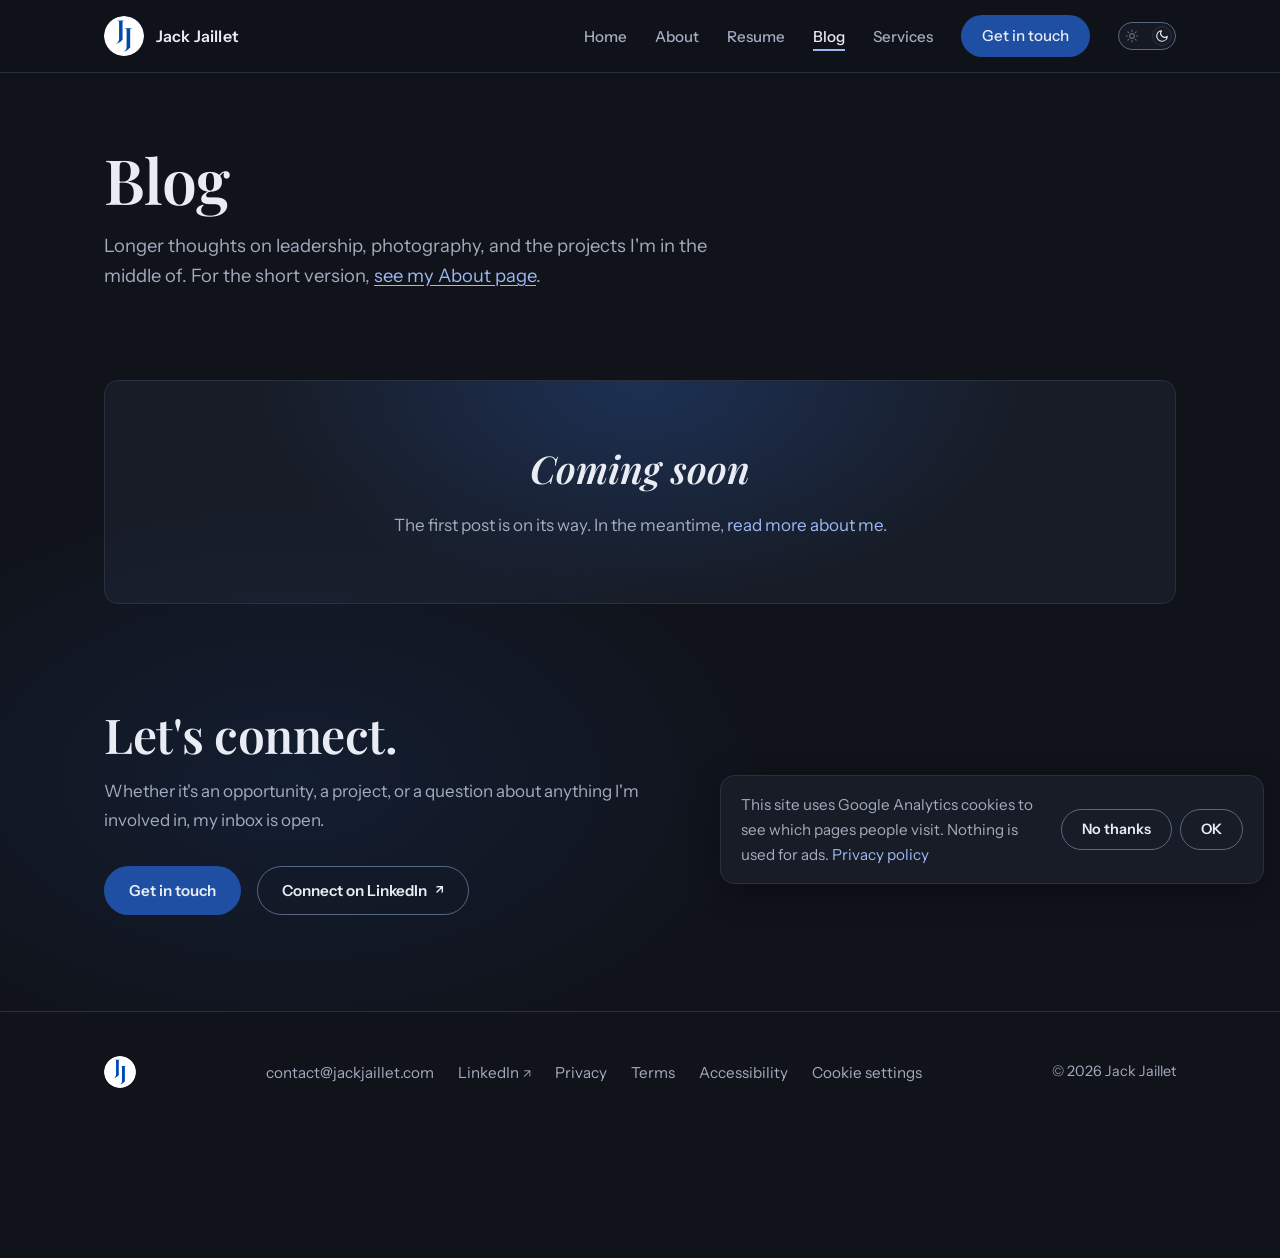
==== commit 3f9e93ba: "Restore the previous design, keeping the Now page removed Jack preferred the earlier look, so every " ====
--- a/blog/index.html
+++ b/blog/index.html
@@ -3,8 +3,10 @@
 <head>
   <meta charset="UTF-8">
   <meta name="viewport" content="width=device-width, initial-scale=1.0">
-  <meta name="theme-color" content="#dedad3" media="(prefers-color-scheme: light)">
-  <meta name="theme-color" content="#151515" media="(prefers-color-scheme: dark)">
+  <!-- Mobile browser chrome follows the theme. Dark is the site default, so
+       that is the static value; the bootstrap below corrects it before first
+       paint for visitors who chose light. -->
+  <meta name="theme-color" content="#10131a">
   <title>Blog | Jack Jaillet</title>
   <meta name="description" content="Writing from Jack Jaillet on leadership, photography, community work, and what he is learning along the way.">
   <link rel="canonical" href="https://jackjaillet.com/blog/">
@@ -13,20 +15,19 @@
   <meta property="og:title" content="Blog | Jack Jaillet">
   <meta property="og:description" content="Writing from Jack Jaillet on leadership, photography, community work, and what he is learning along the way.">
   <meta property="og:url" content="https://jackjaillet.com/blog/">
-  <meta property="og:image" content="https://jackjaillet.com/assets/og-jack-jaillet.jpg">
+  <meta property="og:image" content="https://jackjaillet.com/assets/og-image.jpg">
   <meta property="og:image:width" content="1200">
   <meta property="og:image:height" content="630">
-  <meta property="og:image:alt" content="Jack Jaillet, business student at UMass Amherst, in a blue flannel shirt">
+  <meta property="og:image:alt" content="Jack Jaillet">
   <meta name="twitter:card" content="summary_large_image">
   <meta name="twitter:title" content="Blog | Jack Jaillet">
   <meta name="twitter:description" content="Writing from Jack Jaillet on leadership, photography, community work, and what he is learning along the way.">
-  <meta name="twitter:image" content="https://jackjaillet.com/assets/og-jack-jaillet.jpg">
-  <meta name="twitter:image:alt" content="Jack Jaillet, business student at UMass Amherst, in a blue flannel shirt">
+  <meta name="twitter:image" content="https://jackjaillet.com/assets/og-image.jpg">
   <link rel="icon" type="image/png" href="/assets/favicon.png">
   <link rel="apple-touch-icon" href="/assets/favicon.png">
   <link rel="preconnect" href="https://fonts.googleapis.com">
   <link rel="preconnect" href="https://fonts.gstatic.com" crossorigin>
-  <link href="https://fonts.googleapis.com/css2?family=Literata:ital,opsz,wght@0,7..72,400;0,7..72,600;1,7..72,400&amp;family=Rokkitt:wght@800&amp;display=swap" rel="stylesheet">
+  <link href="https://fonts.googleapis.com/css2?family=Instrument+Sans:wght@400;500;600&family=Playfair+Display:ital,wght@0,600;0,700;1,600&display=swap" rel="stylesheet">
   <link rel="stylesheet" href="/css/style.css">
   <script type="application/ld+json">
   {
@@ -37,7 +38,8 @@
     "author": { "@id": "https://jackjaillet.com/#jack" }
   }
   </script>
-  <script>document.documentElement.classList.add("js");try{var t=localStorage.getItem("theme");if(t==="light"||t==="dark"){document.documentElement.dataset.theme=t;document.querySelectorAll('meta[name="theme-color"]').forEach(function(m){m.content=t==="light"?"#dedad3":"#151515"})}}catch(e){}</script>
+  <script>try{var t=localStorage.getItem("theme");if(t){document.documentElement.dataset.theme=t;var m=document.querySelector('meta[name="theme-color"]');if(m)m.setAttribute("content",t==="light"?"#f7f8fa":"#10131a")}}catch(e){}</script>
+  <noscript><style>.reveal{opacity:1 !important;transform:none !important}</style></noscript>
 </head>
 <body>
 
@@ -46,19 +48,20 @@
   <nav class="site-nav" aria-label="Primary">
     <div class="wrap">
       <a class="brand" href="/">
-        <img class="brand-img" src="/assets/favicon.png" alt="" width="36" height="36">
+        <img class="brand-img" src="/assets/favicon.png" alt="" width="40" height="40">
         <span class="brand-name">Jack Jaillet</span>
       </a>
-      <button class="nav-toggle" type="button" aria-expanded="false" aria-controls="nav-menu">Menu</button>
+      <button class="nav-toggle" aria-expanded="false" aria-controls="nav-menu" aria-label="Open navigation menu">Menu</button>
       <ul class="nav-links" id="nav-menu">
+        <li><a href="/">Home</a></li>
         <li><a href="/about">About</a></li>
         <li><a href="/resume">Resume</a></li>
         <li><a href="/blog/" aria-current="page">Blog</a></li>
         <li><a href="/services">Services</a></li>
-        <li><a class="btn btn-small" href="mailto:contact@jackjaillet.com">Email me</a></li>
+        <li><a class="btn btn-primary btn-small" href="mailto:contact@jackjaillet.com">Get in touch</a></li>
         <li class="theme-item">
           <span class="theme-text" id="theme-text">Dark mode</span>
-          <button class="theme-toggle" type="button" role="switch" aria-checked="false" aria-labelledby="theme-text">
+          <button class="theme-toggle" type="button" role="switch" aria-checked="true" aria-labelledby="theme-text">
             <svg class="icon-sun" aria-hidden="true" focusable="false" width="14" height="14" viewBox="0 0 24 24" fill="none" stroke="currentColor" stroke-width="2" stroke-linecap="round"><circle cx="12" cy="12" r="4"/><path d="M12 2v2M12 20v2M4.93 4.93l1.41 1.41M17.66 17.66l1.41 1.41M2 12h2M20 12h2M4.93 19.07l1.41-1.41M17.66 6.34l1.41-1.41"/></svg>
             <svg class="icon-moon" aria-hidden="true" focusable="false" width="14" height="14" viewBox="0 0 24 24" fill="none" stroke="currentColor" stroke-width="2" stroke-linecap="round" stroke-linejoin="round"><path d="M21 12.79A9 9 0 1 1 11.21 3 7 7 0 0 0 21 12.79z"/></svg>
             <span class="theme-knob" aria-hidden="true"></span>
@@ -73,7 +76,7 @@
   <header class="about-head">
     <div class="wrap">
       <h1>Blog</h1>
-      <p class="lede mt-4">Longer thoughts on leadership, photography, and the projects I'm in the middle of.</p>
+      <p class="lede mt-4">Longer thoughts on leadership, photography, and the projects I'm in the middle of. For the short version, <a href="/about">see my About page</a>.</p>
     </div>
   </header>
 
@@ -87,8 +90,8 @@
            To change what's here, add or edit a post file in blog/ and then
            double-click "Publish blog.bat". -->
       <div class="blog-empty reveal">
-        <p class="blog-empty-title">No posts yet</p>
-        <p class="blog-empty-note">The first one is in the works.</p>
+        <p class="blog-empty-kicker">Coming soon</p>
+        <p class="blog-empty-note">The first post is on its way. In the meantime, <a href="/about">read more about me</a>.</p>
       </div>
       <!-- POSTS:END -->
     </div>
@@ -96,13 +99,11 @@
 
   <section class="contact-band" id="contact" aria-labelledby="contact-heading">
     <div class="wrap reveal">
-      <h2 id="contact-heading">Get in touch</h2>
-      <div>
-        <p>Email is the quickest way to reach me, whether it&rsquo;s about a shoot, a project or something you read here. I&rsquo;m also on LinkedIn.</p>
-        <div class="contact-actions">
-          <a class="btn" href="mailto:contact@jackjaillet.com">Email me</a>
-          <a class="go" href="https://www.linkedin.com/in/jackjaillet/" target="_blank" rel="noopener">LinkedIn<span class="sr-only"> (opens in new tab)</span></a>
-        </div>
+      <h2 id="contact-heading">Let's connect.</h2>
+      <p>Whether it's an opportunity, a project, or a question about anything I'm involved in, my inbox is open.</p>
+      <div class="contact-actions">
+        <a class="btn btn-primary" href="mailto:contact@jackjaillet.com">Get in touch</a>
+        <a class="btn btn-ghost" href="https://www.linkedin.com/in/jackjaillet/" target="_blank" rel="noopener">Connect on LinkedIn<span class="sr-only"> (opens in new tab)</span></a>
       </div>
     </div>
   </section>
@@ -110,19 +111,21 @@
   </main>
 
   <footer class="site-footer">
-    <div class="wrap footer-line">
-      <p class="footer-id">Jack Jaillet, Massachusetts</p>
+    <div class="wrap">
+      <a class="brand" href="/" aria-label="Jack Jaillet, back to home">
+        <img class="brand-img" src="/assets/favicon.png" alt="" width="32" height="32" loading="lazy" decoding="async">
+      </a>
       <nav aria-label="Footer">
-        <ul class="footer-links">
-          <li><a href="mailto:contact@jackjaillet.com">contact@jackjaillet.com</a></li>
-          <li><a href="https://www.linkedin.com/in/jackjaillet/" target="_blank" rel="noopener">LinkedIn<span class="sr-only"> (opens in new tab)</span></a></li>
-          <li><a href="/privacy">Privacy</a></li>
-          <li><a href="/terms">Terms</a></li>
-          <li><a href="/accessibility">Accessibility</a></li>
-          <li hidden data-cookie-settings><button type="button">Cookie settings</button></li>
-        </ul>
+      <ul class="footer-links">
+        <li><a href="mailto:contact@jackjaillet.com">contact@jackjaillet.com</a></li>
+        <li><a href="https://www.linkedin.com/in/jackjaillet/" target="_blank" rel="noopener">LinkedIn<span class="sr-only"> (opens in new tab)</span></a></li>
+        <li><a href="/privacy">Privacy</a></li>
+        <li><a href="/terms">Terms</a></li>
+        <li><a href="/accessibility">Accessibility</a></li>
+        <li hidden data-cookie-settings><button type="button">Cookie settings</button></li>
+      </ul>
       </nav>
-      <p class="footer-year"><small>&copy; <span id="year">2026</span> Jack Jaillet</small></p>
+      <small>&copy; <span id="year">2026</span> Jack Jaillet</small>
     </div>
   </footer>
 
--- a/css/style.css
+++ b/css/style.css
@@ -1,96 +1,110 @@
 /* ============================================================
    Jack Jaillet - personal site
-
-   Direction: "the split stage". On the home page one of Jack's own
-   portraits holds half the screen while the reading column scrolls past
-   it. The colours come out of those photographs: a putty ground taken
-   from the fog, black ink, and the cobalt of the flannel as the single
-   accent. The flannel itself is the one ornament (see --plaid).
-
-   Type: Rokkitt (slab capitals) for names and headings, Literata for
-   everything you read.
-
-   Theme: light by default, dark when the visitor's system asks for it,
-   and the nav switch overrides both (remembered per visitor). Print is
-   always light.
+   Editorial resume system: cobalt accent, serif display,
+   Instrument Sans body. Dark by default; the nav switch opts into
+   light (remembered per visitor). Print is always light.
    ============================================================ */
 
 :root {
+  color-scheme: dark;
+  --paper: #10131a;
+  --paper-2: #151923;
+  --surface: #171c26;
+  --ink: #e9ecf3;
+  --ink-2: #a3acbf;
+  --line: #29303e;
+  --blue: #1e4fa3;
+  --blue-deep: #b6c9f8;
+  --blue-tint: #192338;
+  --link: #9db8f3;
+  --on-blue: #e9ecf3;
+  --on-blue-muted: rgba(233, 236, 243, 0.85);
+  --glow-strong: rgba(42, 95, 189, 0.30);
+  --glow-soft: rgba(42, 95, 189, 0.14);
+  --bloom: rgba(42, 95, 189, 0.50);
+  --btn-glow: var(--shadow-md);
+  --card-glow: var(--shadow-lg);
+  --btn-hover: #2a5fbd;
+  --btn-on-blue-hover: #d3def6;
+  --nav-bg: rgba(16, 19, 26, 0.92);
+
+  /* Boundary of an interactive control. WCAG 1.4.11 wants 3:1 against its
+     backdrop, which --line (1.3:1) never met. --line stays for decorative
+     edges, where no ratio is required.
+     3.30 : 1 on --paper, 3.12 on --paper-2, 3.03 on --surface. */
+  --line-strong: #576885;
+
+  --serif: "Playfair Display", Georgia, "Times New Roman", serif;
+  --sans: "Instrument Sans", -apple-system, "Segoe UI", Arial, sans-serif;
+
+  /* Spacing: 4pt grid. Every padding, margin and gap comes from here. */
+  --space-1: 4px;
+  --space-2: 8px;
+  --space-3: 12px;
+  --space-4: 16px;
+  --space-5: 20px;
+  --space-6: 24px;
+  --space-7: 28px;
+  --space-8: 32px;
+  --space-10: 40px;
+  --space-12: 48px;
+  --space-14: 56px;
+  --space-16: 64px;
+  --space-18: 72px;
+  --space-20: 80px;
+
+  --radius-sm: 4px;
+  --radius: 14px;
+  --radius-pill: 999px;
+
+  /* Dark builds elevation from coloured glow, not drop shadow — a shadow on
+     a near-black surface is invisible. The light theme overrides these. */
+  --shadow-sm: 0 4px 20px var(--glow-strong);
+  --shadow-md: 0 6px 28px rgba(42, 95, 189, 0.55);
+  --shadow-lg: 0 0 48px rgba(42, 95, 189, 0.30);
+
+  --wrap: 1120px;
+  --ease: cubic-bezier(0.16, 1, 0.3, 1);
+
+  /* Height of the sticky nav bar. Four rules depend on this agreeing with
+     itself: the bar, the mobile menu's offset and max-height, and the
+     scroll-padding that keeps anchor targets out from under it. */
+  --nav-h: 72px;
+}
+
+/* Dark is the default; the nav switch opts into light and is remembered. */
+:root[data-theme="light"] {
   color-scheme: light;
-
-  /* ground, raised paper, sunk tone: surfaces are told apart by a step in
-     tone, never by an outline or a shadow */
-  --bg: #dedad3;
-  --card: #ebe8e2;
-  --surface: #d2cdc4;
-  --ink: #0a0a0a;
-  /* 5.5:1 on --bg, 4.8:1 on --surface */
-  --muted: #57534d;
+  --paper: #f7f8fa;
+  --paper-2: #eef1f6;
+  --surface: #ffffff;
+  --ink: #14171d;
+  --ink-2: #49505f;
+  --line: #dce0e9;
+  --blue-deep: #163d82;
+  --blue-tint: #e9eef9;
   --link: #1e4fa3;
-  --action-bg: #1e4fa3;
-  --action-ink: #ffffff;
-  --action-hover: #0a0a0a;
-  --field: #1e4fa3;
-  --field-ink: #ffffff;
-  --selection: #c7d3ea;
-
-  --display: "Rokkitt", Rockwell, "Roboto Slab", Georgia, serif;
-  --text: "Literata", Georgia, "Times New Roman", serif;
-
-  /* Five sizes do all the work. */
-  --step-small: clamp(0.875rem, 0.85rem + 0.1vw, 0.9375rem);
-  --step-body: clamp(1.0625rem, 1rem + 0.3vw, 1.25rem);
-  --step-lead: clamp(1.25rem, 1.1rem + 0.7vw, 1.625rem);
-  --step-head: clamp(2.25rem, 1.4rem + 3.4vw, 4.25rem);
-  --step-display: clamp(3.25rem, 1rem + 8vw, 10rem);
-
-  /* One pair of outer margins, everywhere. */
-  --margin: clamp(16px, 2.5vw, 36px);
-  --gap: clamp(12px, 1.2vw, 20px);
-  --wrap: 1520px;
-  --section: clamp(96px, 9vw, 168px);
-  --nav-h: 72px;
-
-  --ease: cubic-bezier(0.16, 1, 0.3, 1);
-
-  /* The flannel from both portraits, drawn as a repeating tile. It is the
-     page's one ornament: a band on the hero card and a strip above the footer. */
-  --plaid: url("data:image/svg+xml,%3Csvg xmlns='http://www.w3.org/2000/svg' width='64' height='64'%3E%3Crect width='64' height='64' fill='%2319294a'/%3E%3Crect x='6' width='22' height='64' fill='%232a5db0' fill-opacity='.8'/%3E%3Crect y='6' width='64' height='22' fill='%232a5db0' fill-opacity='.55'/%3E%3Crect x='40' width='10' height='64' fill='%238592a6' fill-opacity='.35'/%3E%3Crect y='40' width='64' height='10' fill='%238592a6' fill-opacity='.3'/%3E%3Crect x='16' width='1.5' height='64' fill='%23f1f2f4' fill-opacity='.45'/%3E%3Crect y='16' width='64' height='1.5' fill='%23f1f2f4' fill-opacity='.4'/%3E%3C/svg%3E");
-}
-
-/* Dark: used when the visitor's system prefers it and they haven't chosen,
-   or when they flip the switch. Both blocks must stay identical. */
-@media (prefers-color-scheme: dark) {
-  :root:not([data-theme="light"]) {
-    color-scheme: dark;
-    --bg: #151515;
-    --card: #1e1e1d;
-    --surface: #0e0e0e;
-    --ink: #e8e6e1;
-    --muted: #a8a299;
-    --link: #a3bcf2;
-    --action-bg: #2d5fb8;
-    --action-ink: #ffffff;
-    --action-hover: #3d70cc;
-    --field: #1b3f80;
-    --field-ink: #ffffff;
-    --selection: #2b3c5e;
-  }
-}
-:root[data-theme="dark"] {
-  color-scheme: dark;
-  --bg: #151515;
-  --card: #1e1e1d;
-  --surface: #0e0e0e;
-  --ink: #e8e6e1;
-  --muted: #a8a299;
-  --link: #a3bcf2;
-  --action-bg: #2d5fb8;
-  --action-ink: #ffffff;
-  --action-hover: #3d70cc;
-  --field: #1b3f80;
-  --field-ink: #ffffff;
-  --selection: #2b3c5e;
+  --on-blue: #ffffff;
+  --on-blue-muted: rgba(255, 255, 255, 0.85);
+  /* Light's glow has to be brighter and more saturated than dark's, not just
+     more opaque. The deep primary at low alpha over near-white paper goes grey
+     before it ever reads as light, which is why this used to disappear. These
+     lift toward azure so the wash keeps its colour on #f7f8fa. */
+  --glow-strong: rgba(58, 118, 245, 0.26);
+  --glow-soft: rgba(96, 152, 250, 0.20);
+  --bloom: rgba(58, 118, 245, 0.34);
+  --btn-hover: #163d82;
+  --btn-on-blue-hover: #e9eef9;
+  --nav-bg: rgba(247, 248, 250, 0.92);
+  /* 3.28 : 1 on --paper, 3.08 on --paper-2, 3.48 on --surface. */
+  --line-strong: #7e8aa0;
+
+  /* Light has a real light source, so plain elevation reads as a neutral
+     shadow. The two coloured ones are glow, not shadow, so they follow the
+     azure above rather than the navy primary. */
+  --shadow-sm: 0 2px 8px rgba(20, 23, 29, 0.06);
+  --shadow-md: 0 6px 24px rgba(58, 118, 245, 0.40);
+  --shadow-lg: 0 0 44px rgba(58, 118, 245, 0.22);
 }
 
 * { box-sizing: border-box; margin: 0; padding: 0; }
@@ -98,9 +112,11 @@
 html {
   scroll-behavior: smooth;
   overflow-x: clip;
-  scroll-padding-top: calc(var(--nav-h) + 24px);
-  -webkit-text-size-adjust: 100%;
-}
+  /* Anchor targets clear the sticky nav instead of landing under it. */
+  scroll-padding-top: calc(var(--nav-h) + var(--space-6));
+}
+/* Set while the mobile menu is open. overflow:hidden holds the scroll
+   position, unlike the position:fixed approach which jumps to the top. */
 html.nav-locked { overflow: hidden; }
 @media (prefers-reduced-motion: reduce) {
   html { scroll-behavior: auto; }
@@ -108,39 +124,76 @@
 
 body {
   overflow-x: clip;
-  font-family: var(--text);
-  font-size: var(--step-body);
-  line-height: 1.6;
+  font-family: var(--sans);
+  font-size: 1.0625rem;
+  line-height: 1.65;
   color: var(--ink);
-  background: var(--bg);
+  background: var(--paper);
   -webkit-font-smoothing: antialiased;
-  font-variant-numeric: lining-nums;
 }
 
 img { max-width: 100%; height: auto; display: block; }
 
-a { color: var(--link); text-decoration: underline; text-decoration-thickness: 1px; text-underline-offset: 0.2em; }
-a:hover { text-decoration-thickness: 2px; }
-
-/* A link that leaves the site says so with a small arrow; screen readers
-   get "(opens in new tab)" from the sr-only text beside it. */
+a { color: var(--link); text-decoration: none; }
+a:hover { text-decoration: underline; text-underline-offset: 3px; }
+/* Orientation cue on a multi-page site. Kept subtle so it never reads as
+   a disabled state, and never applied to buttons. */
+.prose a:visited,
+.post p a:visited,
+.now-list a:visited,
+.lede a:visited { color: var(--blue-deep); }
+
+/* visible cue that a link leaves the site (sr-only text carries it for screen readers) */
 a[target="_blank"]::after {
   content: "\2197\FE0E";
-  content: "\2197\FE0E" / "";
-  margin-left: 0.25em;
+  margin-left: 0.35em;
   font-size: 0.8em;
+}
+a.btn[target="_blank"]::after { margin-left: 0; }
+
+/* small arrow marking a link that opens an organization's site */
+.ext-icon {
+  margin-left: 0.3em;
+  vertical-align: middle;
+  opacity: 0.65;
+  flex-shrink: 0;
+}
+a:hover .ext-icon { opacity: 1; }
+
+/* org links on resume and about: inherit surrounding style, underline on hover */
+.job-org a,
+.involve a {
+  color: inherit;
   text-decoration: none;
-  display: inline-block;
-}
-a.btn[target="_blank"]::after { margin-left: 0.4em; }
-
-::selection { background: var(--selection); color: var(--ink); }
-
+}
+.job-org a:hover,
+.involve a:hover {
+  color: var(--link);
+  text-decoration: underline;
+  text-underline-offset: 3px;
+}
+.involve a { font-weight: inherit; }
+
+/* the generic target=_blank arrow would double up next to .ext-icon */
+a[target="_blank"]:has(.ext-icon)::after { content: none; }
+
+/* links inside running text carry an underline, not color alone */
+.lede a, .prose a, .post p a {
+  text-decoration: underline;
+  text-underline-offset: 3px;
+}
+
+::selection { background: var(--blue-tint); color: var(--blue-deep); }
+
+/* keyboard focus */
 :focus-visible {
   outline: 3px solid var(--link);
-  outline-offset: 3px;
-}
-.band :focus-visible { outline-color: var(--field-ink); }
+  outline-offset: 2px;
+  border-radius: 4px;
+}
+.btn:focus-visible { outline-offset: 2px; }
+.band :focus-visible,
+.hl-lead :focus-visible { outline-color: var(--on-blue); }
 
 .sr-only {
   position: absolute;
@@ -156,54 +209,92 @@
 
 .skip-link {
   position: absolute;
-  left: var(--margin);
+  left: 16px;
   top: 0;
   z-index: 100;
-  background: var(--action-bg);
-  color: var(--action-ink);
+  background: var(--blue);
+  color: var(--on-blue);
   font-weight: 600;
   padding: 12px 20px;
+  border-radius: 0 0 14px 14px;
   transform: translateY(-110%);
   transition: transform 0.15s var(--ease);
 }
-.skip-link:focus { transform: translateY(0); }
+.skip-link:focus { transform: translateY(0); text-decoration: none; }
 
 .wrap {
   max-width: var(--wrap);
   margin: 0 auto;
-  padding: 0 var(--margin);
+  padding: 0 24px;
 }
 
 /* ---------- type ---------- */
 
-h1, h2 {
-  font-family: var(--display);
-  font-weight: 800;
-  text-transform: uppercase;
-  line-height: 0.9;
+h1, h2, h3 {
+  font-family: var(--serif);
+  font-weight: 600;
+  line-height: 1.12;
   letter-spacing: -0.01em;
+  /* Headings here run two or three lines and were breaking at whatever fit,
+     leaving one-word last lines. Ignored by browsers that don't support it. */
   text-wrap: balance;
 }
-h1 { font-size: var(--step-head); }
-h2 { font-size: var(--step-head); }
-
-h3 {
-  font-family: var(--text);
+
+/* Running copy gets the cheaper pass: no balancing, just no orphans. */
+.lede, .prose p, .post p, .hl p, .now-list li, .job p, .entry-body > p, .post-body > p {
+  text-wrap: pretty;
+}
+
+h1 { font-size: clamp(2.4rem, 5.2vw, 3.9rem); }
+h2 { font-size: clamp(1.7rem, 3.2vw, 2.4rem); }
+h3 { font-size: 1.25rem; }
+
+.lede {
+  font-size: 1.15rem;
+  color: var(--ink-2);
+  max-width: 34em;
+}
+
+/* ---------- brand ---------- */
+
+.brand {
+  display: inline-flex;
+  align-items: center;
+  gap: 12px;
+  color: var(--ink);
+}
+.brand:hover { text-decoration: none; }
+
+.brand-img {
+  width: 40px;
+  height: 40px;
+  border-radius: 50%;
+}
+.site-footer .brand-img {
+  width: 32px;
+  height: 32px;
+}
+
+.brand-mark {
+  font-family: var(--serif);
   font-weight: 600;
-  font-size: var(--step-lead);
-  line-height: 1.25;
-  text-wrap: balance;
-}
-
-p, li { text-wrap: pretty; }
-
-.lede {
-  font-size: var(--step-lead);
-  line-height: 1.45;
-  max-width: 34em;
-}
-
-.muted { color: var(--muted); }
+  color: var(--link);
+  font-size: 1.7rem;
+  line-height: 1;
+  display: inline-flex;
+  padding-bottom: 0.3em;
+}
+.brand-mark i { font-style: normal; }
+.brand-mark i + i {
+  margin-left: -0.3em;
+  transform: translateY(0.24em);
+}
+
+.brand-name {
+  font-weight: 600;
+  font-size: 1rem;
+  letter-spacing: 0.01em;
+}
 
 /* ---------- nav ---------- */
 
@@ -211,70 +302,80 @@
   position: sticky;
   top: 0;
   z-index: 40;
-  background: var(--bg);
-}
+  background: var(--nav-bg);
+  backdrop-filter: blur(10px);
+  border-bottom: 1px solid var(--line);
+}
+
 .site-nav .wrap {
   height: var(--nav-h);
   display: flex;
   align-items: center;
   justify-content: space-between;
-  gap: 24px;
-}
-
-.brand {
-  display: inline-flex;
-  align-items: center;
-  gap: 12px;
-  color: var(--ink);
-  text-decoration: none;
-}
-.brand-img { width: 36px; height: 36px; border-radius: 50%; }
-.brand-name {
-  font-family: var(--display);
-  font-weight: 800;
-  font-size: 1.375rem;
-  line-height: 1;
-  text-transform: uppercase;
-  letter-spacing: 0.01em;
+  gap: 16px;
 }
 
 .nav-links {
   display: flex;
   align-items: center;
-  gap: clamp(16px, 2vw, 32px);
+  gap: 28px;
   list-style: none;
 }
-.nav-links a:not(.btn) {
+
+.nav-links a {
+  color: var(--ink-2);
+  font-weight: 500;
+  font-size: 0.95rem;
+}
+.nav-links a:hover { color: var(--ink); text-decoration: none; }
+.nav-links a:not(.btn) { position: relative; }
+.nav-links a:not(.btn):not([aria-current])::after {
+  content: "";
+  position: absolute;
+  left: 0;
+  right: 0;
+  bottom: -3px;
+  height: 2px;
+  background: var(--link);
+  transform: scaleX(0);
+  transform-origin: left;
+  transition: transform 0.25s var(--ease);
+}
+@media (hover: hover) and (pointer: fine) {
+  .nav-links a:not(.btn):not([aria-current]):hover::after { transform: scaleX(1); }
+}
+.nav-links a[aria-current="page"] {
   color: var(--ink);
-  font-size: var(--step-small);
-  text-decoration: none;
-  padding: 6px 0;
-}
-.nav-links a:not(.btn):hover { text-decoration: underline; text-decoration-thickness: 2px; text-underline-offset: 0.35em; }
-.nav-links a[aria-current="page"] {
-  text-decoration: underline;
-  text-decoration-thickness: 2px;
-  text-underline-offset: 0.35em;
-  text-decoration-color: var(--link);
+  border-bottom: 2px solid var(--link);
+  padding-bottom: 3px;
 }
 
 .nav-toggle {
   position: relative;
   display: none;
-  background: var(--surface);
-  border: 0;
-  padding: 10px 16px;
+  background: none;
+  border: 1px solid var(--line-strong);
+  border-radius: var(--radius-pill);
+  padding: var(--space-2) var(--space-3);
   font: inherit;
-  font-size: var(--step-small);
   font-weight: 600;
   color: var(--ink);
   cursor: pointer;
 }
-.nav-toggle::after { content: ""; position: absolute; inset: -4px; }
-
-/* 860px: the full nav needs about 820px with the wordmark. Keep this in
-   step with the matchMedia query in js/main.js. */
-@media (max-width: 860px) {
+/* Pads the hit area to 44px without changing the visual size. */
+.nav-toggle::after {
+  content: "";
+  position: absolute;
+  inset: -6px -4px;
+}
+
+/* Two breakpoint families, deliberately decoupled:
+     820px — the nav collapses to a menu. Measured: brand + links need 796px
+             once Blog joined the set, so anything wider keeps the full
+             horizontal nav. This used to be 740px, which fit an iPad in
+             portrait; the sixth link no longer does.
+     700px — the two-column layouts stack. */
+@media (max-width: 820px) {
   .nav-toggle { display: inline-block; }
   .nav-links {
     position: absolute;
@@ -282,34 +383,57 @@
     left: 0;
     right: 0;
     flex-direction: column;
-    align-items: stretch;
+    align-items: flex-start;
     gap: 0;
-    background: var(--bg);
-    padding: 8px var(--margin) 24px;
+    background: var(--paper);
+    border-bottom: 1px solid var(--line);
+    padding: var(--space-2) var(--space-6) var(--space-4);
     display: none;
+    /* Landscape phones are shorter than the menu is tall. Without this the
+       last items are unreachable. dvh accounts for mobile browser chrome. */
     max-height: calc(100dvh - var(--nav-h));
     overflow-y: auto;
     overscroll-behavior: contain;
   }
   .nav-links.open { display: flex; }
   .nav-links li { width: 100%; }
-  .nav-links a:not(.btn) {
-    display: block;
-    padding: 14px 0;
-    font-family: var(--display);
-    font-weight: 800;
-    text-transform: uppercase;
-    font-size: 2rem;
-    line-height: 1;
+  /* :not(.btn) matters. Without it the CTA inherits display:block and
+     padding:12px 0, which strips its horizontal padding and shoves the
+     label against the left edge of the pill. */
+  .nav-links a:not(.btn) { display: block; padding: var(--space-3) 0; }
+
+  /* Full-width centred pill reads as a deliberate mobile CTA rather than a
+     stray inline button. */
+  .nav-links .btn {
+    width: 100%;
+    justify-content: center;
+    margin: var(--space-2) 0;
   }
-  .nav-links .btn { width: 100%; justify-content: center; margin: 16px 0 8px; }
-}
-
-/* ---------- theme switch ---------- */
-
-.theme-item { display: flex; align-items: center; gap: 10px; }
-.theme-text { color: var(--muted); font-size: var(--step-small); }
-@media (min-width: 861px) {
+
+  /* --blue on --paper measured 2.39:1 here and read dimmer than the inactive
+     items. --link is 9.37:1, and the rule keeps a non-colour signal.
+     The negative margin cancels the padding, so the accent bar sits out in
+     the menu gutter and the label stays flush with every other item — an
+     indented active item just looks misaligned. */
+  .nav-links a[aria-current="page"] {
+    border-bottom: none;
+    color: var(--link);
+    font-weight: 600;
+    padding-left: var(--space-3);
+    margin-left: calc(-1 * var(--space-3));
+    box-shadow: inset 3px 0 0 var(--link);
+  }
+}
+
+/* ---------- theme switch (sun / moon) ---------- */
+
+.theme-item {
+  display: flex;
+  align-items: center;
+  gap: 10px;
+}
+.theme-text { color: var(--ink-2); font-weight: 500; font-size: 0.95rem; }
+@media (min-width: 821px) {
   .theme-text {
     position: absolute;
     width: 1px;
@@ -320,8 +444,8 @@
     white-space: nowrap;
   }
 }
-@media (max-width: 860px) {
-  .theme-item { justify-content: space-between; padding: 14px 0; }
+@media (max-width: 820px) {
+  .theme-item { width: 100%; justify-content: space-between; padding: var(--space-3) 0; }
 }
 
 .theme-toggle {
@@ -329,893 +453,1193 @@
   display: inline-flex;
   align-items: center;
   justify-content: space-between;
-  width: 56px;
+  width: 58px;
   height: 28px;
-  padding: 0 7px;
-  border: 0;
-  background: var(--surface);
-  box-shadow: inset 0 0 0 1px var(--muted); /* taste-skill-ignore: control boundary, WCAG 1.4.11 */
-  color: var(--ink);
+  padding: 0 6px;
+  border: 1px solid var(--line-strong);
+  border-radius: var(--radius-pill);
+  background: var(--paper-2);
   cursor: pointer;
   flex-shrink: 0;
 }
-.theme-toggle::after { content: ""; position: absolute; inset: -8px; }
-.theme-toggle svg { position: relative; z-index: 1; transition: opacity 0.2s var(--ease); }
+.theme-toggle::after {
+  content: "";
+  position: absolute;
+  inset: -8px;
+}
+.theme-toggle svg {
+  position: relative;
+  z-index: 1;
+  transition: color 0.25s var(--ease), opacity 0.25s var(--ease);
+}
 .theme-knob {
   position: absolute;
-  top: 4px;
-  left: 4px;
+  top: 3px;
+  left: 3px;
   width: 20px;
   height: 20px;
-  background: var(--ink);
+  border-radius: 50%;
+  background: var(--surface);
+  border: 1px solid var(--line);
+  transform: translateX(30px);
   transition: transform 0.25s var(--ease);
 }
-.theme-toggle .icon-sun { color: var(--bg); }
-.theme-toggle .icon-moon { color: var(--muted); }
-.theme-toggle[aria-checked="true"] .theme-knob { transform: translateX(28px); }
-.theme-toggle[aria-checked="true"] .icon-sun { color: var(--muted); }
-.theme-toggle[aria-checked="true"] .icon-moon { color: var(--bg); }
+.theme-toggle .icon-sun { color: var(--ink-2); opacity: 0.55; }
+.theme-toggle .icon-moon { color: var(--ink); opacity: 1; }
+:root[data-theme="light"] .theme-knob { transform: translateX(0); }
+:root[data-theme="light"] .theme-toggle .icon-sun { color: var(--ink); opacity: 1; }
+:root[data-theme="light"] .theme-toggle .icon-moon { color: var(--ink-2); opacity: 0.55; }
 
 /* ---------- buttons ---------- */
 
 .btn {
+  position: relative;
+  overflow: hidden;
   display: inline-flex;
   align-items: center;
-  justify-content: center;
   gap: 8px;
-  min-height: 48px;
-  padding: 12px 24px;
-  border: 0;
-  background: var(--action-bg);
-  color: var(--action-ink);
-  font-family: var(--text);
+  font-family: var(--sans);
   font-weight: 600;
-  font-size: var(--step-small);
-  line-height: 1.2;
-  text-decoration: none;
+  font-size: 0.95rem;
+  line-height: 1;
+  padding: 16px 24px;
+  border-radius: 999px;
+  border: 1px solid transparent;
   cursor: pointer;
   white-space: nowrap;
-  transition: background-color 0.18s var(--ease), color 0.18s var(--ease), transform 0.18s var(--ease);
-}
+  transition: transform 0.18s var(--ease), background 0.18s var(--ease), border-color 0.18s var(--ease), box-shadow 0.18s var(--ease);
+}
+.btn:hover { text-decoration: none; }
+.btn:active { transform: translateY(1px) scale(0.97); transition-duration: 0.05s; }
+
+.btn-primary { background: var(--blue); color: var(--on-blue); }
+.btn::before {
+  content: "";
+  position: absolute;
+  top: 0;
+  bottom: 0;
+  left: 0;
+  width: 40%;
+  background: linear-gradient(105deg, transparent, rgba(255, 255, 255, 0.35), transparent);
+  transform: translateX(-150%) skewX(-20deg);
+  pointer-events: none;
+}
+/* white light is invisible on the white button: it gets a blue streak */
+.btn-on-blue::before {
+  background: linear-gradient(105deg, transparent, rgba(30, 79, 163, 0.18), transparent);
+}
+/* the nav CTA needs extra specificity: .nav-links a outranks .btn-primary */
+.nav-links a.btn-primary,
+.nav-links a.btn-primary:hover { color: var(--on-blue); }
+
+.btn-ghost {
+  background: transparent;
+  color: var(--ink);
+  border-color: var(--line-strong);
+}
+
 @media (hover: hover) and (pointer: fine) {
-  .btn:hover { background: var(--action-hover); color: var(--action-ink); text-decoration: none; }
-  .btn-ghost:hover { background: var(--ink); color: var(--bg); }
-  .year-btn:hover { background: var(--card); }
-}
-.btn:active { transform: translateY(1px) scale(0.98); transition-duration: 0.05s; }
-.btn-small { min-height: 40px; padding: 8px 18px; }
-.nav-links .btn { color: var(--action-ink); }
-
-/* Secondary action: a tone step, not an outline. */
-.btn-ghost { background: var(--surface); color: var(--ink); }
-
-.btn-on-blue { background: var(--field-ink); color: #0e2a5c; }
-.btn-on-blue:hover { background: var(--ink); color: var(--bg); }
-
-/* A text link that stands on its own line. */
-.go {
+  .btn:hover { transform: translateY(-1px); }
+  .btn:active { transform: translateY(1px) scale(0.97); }
+  .btn-primary:hover { background: var(--btn-hover); box-shadow: var(--btn-glow); }
+  .btn-ghost:hover {
+    border-color: var(--link);
+    background: var(--blue-tint);
+    box-shadow: var(--shadow-sm);
+  }
+  @media (prefers-reduced-motion: no-preference) {
+    /* A one-shot keyframe, not a transition. A transition here replays in
+       reverse on mouse-out, dragging the highlight back across the button. */
+    @keyframes btn-shine {
+      from { transform: translateX(-150%) skewX(-20deg); }
+      to   { transform: translateX(350%) skewX(-20deg); }
+    }
+    .btn-primary:hover::before,
+    .btn-on-blue:hover::before {
+      animation: btn-shine 0.6s var(--ease) forwards;
+    }
+  }
+}
+
+.btn-small { padding: 12px 20px; font-size: 0.9rem; }
+
+.btn-on-blue { background: #fff; color: #163d82; }
+@media (hover: hover) and (pointer: fine) {
+  .btn-on-blue:hover {
+    background: var(--btn-on-blue-hover);
+    box-shadow: 0 0 26px rgba(255, 255, 255, 0.38);
+  }
+}
+
+/* ---------- hero ---------- */
+
+.hero {
+  position: relative;
+  overflow: hidden;
+  padding: 64px 0 72px;
+}
+.hero::before {
+  content: "";
+  position: absolute;
+  inset: 0;
+  translate: var(--glow-x, 0px) var(--glow-y, 0px);
+  background:
+    radial-gradient(640px 440px at 76% 42%, var(--glow-strong), transparent 70%),
+    radial-gradient(520px 380px at 8% 88%, var(--glow-soft), transparent 70%);
+  pointer-events: none;
+}
+.hero > .wrap { position: relative; }
+
+@media (prefers-reduced-motion: no-preference) {
+  .hero h1, .hero .lede, .hero-ctas {
+    opacity: 0;
+    transform: translateY(18px);
+    animation: rise 0.6s var(--ease) forwards;
+  }
+  .hero .lede { animation-delay: 0.1s; }
+  .hero-ctas { animation-delay: 0.2s; }
+  .portrait {
+    opacity: 0;
+    transform: scale(0.96) translateY(12px);
+    animation: settle 0.7s var(--ease) 0.15s forwards;
+  }
+  @keyframes rise { to { opacity: 1; transform: none; } }
+  @keyframes settle { to { opacity: 1; transform: none; } }
+}
+
+.hero-grid {
+  display: grid;
+  grid-template-columns: 7fr 5fr;
+  gap: 56px;
+  align-items: center;
+}
+
+.hero h1 { margin: 0 0 20px; }
+.hero h1 em { font-style: italic; color: var(--link); line-height: 1.15; }
+
+.hero .lede { margin-bottom: 32px; }
+
+.hero-ctas { display: flex; flex-wrap: wrap; gap: 16px; }
+
+/* portrait */
+
+.portrait {
+  position: relative;
+  justify-self: end;
+  width: min(100%, 400px);
+}
+
+.portrait::before {
+  content: "";
+  position: absolute;
+  inset: var(--space-4) calc(-1 * var(--space-4)) calc(-1 * var(--space-4)) var(--space-4);
+  background: var(--blue-tint);
+  border-radius: var(--radius);
+  z-index: 0;
+}
+
+.portrait::after {
+  content: "";
+  position: absolute;
+  inset: -28% -34%;
+  translate: var(--glow-x2, 0px) var(--glow-y2, 0px);
+  background: radial-gradient(closest-side, var(--bloom), transparent);
+  z-index: -1;
+  pointer-events: none;
+}
+
+@media (prefers-reduced-motion: no-preference) {
+  /* will-change promotes the gradient to its own layer so the cursor
+     parallax composites on the GPU instead of repainting the hero. */
+  .hero::before {
+    animation: glow-drift 16s ease-in-out infinite;
+    transition: translate 1.2s var(--ease);
+    will-change: translate;
+  }
+  .portrait::after {
+    animation: glow-drift 11s ease-in-out 2s infinite;
+    transition: translate 1.5s var(--ease);
+    will-change: translate;
+  }
+  .contact-band::before { animation: glow-drift 19s ease-in-out 1s infinite; }
+  @keyframes glow-drift {
+    0%   { opacity: 0.65; transform: translate3d(0, 0, 0) scale(1); }
+    33%  { opacity: 1;    transform: translate3d(2.6%, -2%, 0) scale(1.06); }
+    66%  { opacity: 0.8;  transform: translate3d(-2%, 2.3%, 0) scale(1.02); }
+    100% { opacity: 0.65; transform: translate3d(0, 0, 0) scale(1); }
+  }
+}
+
+.portrait img,
+.portrait .portrait-fallback {
+  position: relative;
+  z-index: 1;
+  width: 100%;
+  aspect-ratio: 4 / 5;
+  object-fit: cover;
+  border-radius: var(--radius);
+  border: 1px solid var(--line);
+  background: var(--surface);
+}
+
+.portrait .portrait-fallback {
+  display: none;
+  align-items: center;
+  justify-content: center;
+  flex-direction: column;
+  gap: 10px;
+  color: var(--ink-2);
+  font-size: 0.9rem;
+  text-align: center;
+  padding: 24px;
+}
+.portrait .portrait-fallback .brand-img {
+  width: 40px;
+  height: 40px;
+  border-radius: 50%;
+}
+/* Scoped to the fallback. Unscoped, this overrode the 1.7rem nav/footer mark,
+   which then never rendered at its intended size. */
+.portrait-fallback .brand-mark { font-size: 3.4rem; }
+.portrait.missing img { display: none; }
+.portrait.missing .portrait-fallback { display: flex; }
+
+/* Tablet: keep the portrait beside the copy, just tighter. Stacking here
+   left a 340px portrait marooned next to ~380px of dead space. */
+@media (max-width: 1000px) and (min-width: 701px) {
+  .hero { padding: var(--space-14) 0 var(--space-16); }
+  .hero-grid { gap: var(--space-8); }
+  .portrait { width: min(100%, 320px); }
+}
+@media (max-width: 700px) {
+  .hero { padding: var(--space-12) 0 var(--space-16); }
+  .hero-grid { grid-template-columns: 1fr; gap: var(--space-10); }
+  .portrait { justify-self: start; width: min(100%, 340px); }
+}
+
+/* ---------- organizations strip ---------- */
+
+.orgs {
+  position: relative;
+  border-top: 1px solid var(--line);
+  padding: var(--space-5) 0;
+  overflow: hidden;
+}
+.orgs-track { display: flex; width: max-content; }
+
+/* WCAG 2.2.2: motion that starts on its own and runs past 5s needs a
+   mechanism to stop it. Hover-pause alone left out keyboard and touch. */
+.orgs-pause {
+  position: absolute;
+  top: 50%;
+  right: var(--space-4);
+  transform: translateY(-50%);
+  z-index: 2;
   display: inline-flex;
   align-items: center;
-  min-height: 44px;
-  font-weight: 600;
-  color: var(--ink);
-  text-decoration-color: var(--link);
-  text-decoration-thickness: 2px;
-}
-.go:hover { color: var(--link); }
-
-/* ---------- home: the split stage ---------- */
-
-.stage {
-  max-width: var(--wrap);
-  margin: 0 auto;
-  padding: 0 var(--margin) var(--margin);
-  display: grid;
-  grid-template-columns: minmax(0, 1fr) minmax(0, 1fr);
-  gap: var(--gap);
-  align-items: start;
-}
-
-.stage-photo {
-  position: sticky;
-  top: var(--nav-h);
-  height: calc(100svh - var(--nav-h) - var(--margin));
-  min-height: min(520px, calc(100svh - var(--nav-h)));
+  justify-content: center;
+  width: 34px;
+  height: 34px;
+  padding: 0;
+  border: 1px solid var(--line-strong);
+  border-radius: var(--radius-pill);
+  background: var(--paper);
+  color: var(--ink-2);
+  cursor: pointer;
+  transition: color 0.2s var(--ease), border-color 0.2s var(--ease);
+}
+.orgs-pause::after {
+  content: "";
+  position: absolute;
+  inset: -5px;
+}
+@media (hover: hover) and (pointer: fine) {
+  .orgs-pause:hover { color: var(--ink); border-color: var(--link); }
+}
+.orgs-pause .icon-play { display: none; }
+.orgs[data-paused="true"] .orgs-pause .icon-play { display: block; }
+.orgs[data-paused="true"] .orgs-pause .icon-pause { display: none; }
+
+/* Both edges fade, so the strip reads as a ribbon passing behind the page
+   instead of a box with hard-clipped contents. The right side is wider
+   because it also has to clear the pause button. */
+.orgs::before,
+.orgs::after {
+  content: "";
+  position: absolute;
+  top: 0;
+  bottom: 0;
+  pointer-events: none;
+  z-index: 1;
+}
+.orgs::before {
+  left: 0;
+  width: clamp(32px, 7vw, 72px);
+  background: linear-gradient(to left, transparent, var(--paper) 60%);
+}
+.orgs::after {
+  right: 0;
+  width: clamp(64px, 10vw, 96px);
+  background: linear-gradient(to right, transparent, var(--paper) 60%);
+}
+.orgs-set { display: flex; align-items: center; }
+.org-item {
+  display: flex;
+  align-items: center;
+  gap: 12px;
+  white-space: nowrap;
+  color: var(--ink-2);
+  font-weight: 500;
+  font-size: 0.95rem;
+  text-decoration: none;
+  transition: color 0.25s var(--ease);
+}
+a.org-item:hover { color: var(--ink); text-decoration: none; }
+@media (hover: hover) and (pointer: fine) {
+  a.org-item:hover img { filter: none; opacity: 1; }
+}
+.org-item img {
+  width: 34px;
+  height: 34px;
+  border-radius: 50%;
+  background: #fff;
+  border: 1px solid var(--line);
+  object-fit: contain;
+  padding: 3px;
+  filter: grayscale(1);
+  opacity: 0.75;
+  transition: filter 0.35s var(--ease), opacity 0.35s var(--ease);
+}
+@media (hover: hover) and (pointer: fine) {
+  .org-item:hover img { filter: none; opacity: 1; }
+}
+/* dot separator after every item keeps the loop seam consistent */
+.org-item::after {
+  content: "";
+  width: 4px;
+  height: 4px;
+  border-radius: 50%;
+  background: currentColor;
+  opacity: 0.4;
+  margin: 0 var(--space-6);
+  flex-shrink: 0;
+}
+@media (prefers-reduced-motion: no-preference) {
+  .orgs-track { animation: orgs-scroll 45s linear infinite; }
+  .orgs:hover .orgs-track,
+  .orgs:focus-within .orgs-track,
+  .orgs[data-paused="true"] .orgs-track { animation-play-state: paused; }
+  @keyframes orgs-scroll { to { transform: translateX(-50%); } }
+}
+@media (prefers-reduced-motion: reduce) {
+  /* Nothing is moving, so there is nothing to pause. */
+  .orgs { padding: var(--space-5) var(--space-6); }
+  .orgs-pause, .orgs::before, .orgs::after { display: none; }
+  .orgs-track { width: auto; flex-wrap: wrap; justify-content: center; }
+  .orgs-set { flex-wrap: wrap; justify-content: center; gap: var(--space-3) 0; }
+  .orgs-set + .orgs-set { display: none; }
+}
+
+/* ---------- sections ---------- */
+
+.section { padding: 80px 0; }
+.section-alt {
+  position: relative;
   overflow: hidden;
   background: var(--surface);
-  grid-column: 2;
-  grid-row: 1;
-}
-.stage-photo img {
-  position: absolute;
-  inset: 0;
-  width: 100%;
-  height: 100%;
-  object-fit: cover;
-  object-position: 50% 22%;
-  transition: opacity 1.6s ease-in-out;
-}
-/* Only the top photo fades, so the background never shows through mid-way. */
-.stage-photo img:first-child { transition: none; }
-.stage-photo img + img { opacity: 0; object-position: 50% 18%; transition: opacity 0.45s cubic-bezier(0.23, 1, 0.32, 1); }
-.stage-photo[data-show="2"] img + img { opacity: 1; }
-
-/* The one moving picture: a slow drift on the portrait, like light
-   shifting in a room. */
-@media (prefers-reduced-motion: no-preference) {
-  .stage-photo img { animation: drift 2.4s cubic-bezier(0.23, 1, 0.32, 1) both; }
-  @keyframes drift { from { transform: scale(1.06); } to { transform: scale(1.02); } }
-}
-
-.stage-read { grid-column: 1; grid-row: 1; min-width: 0; }
-
-/* The printed card the page opens on. */
-.hero-card {
-  position: relative;
-  background: var(--card);
-  container-type: inline-size;
-  min-height: calc(100svh - var(--nav-h) - var(--margin));
-  display: flex;
-  flex-direction: column;
-  --card-pad: clamp(24px, 3.4vw, 56px);
-  padding: 0 var(--card-pad) var(--card-pad);
-}
-.plaid-band {
-  height: 64px;
-  margin: 0 calc(-1 * var(--card-pad));
-  background: var(--plaid) 0 0 / 64px 64px;
-}
-.hero-card .name {
-  margin-top: auto;
-  padding-top: 48px;
-  font-size: clamp(3.5rem, 22vw, 11rem);
-  font-size: 25cqi;
-  line-height: 0.82;
-  letter-spacing: -0.02em;
-}
-.hero-card .name span { display: block; }
-.hero-card .lede {
-  margin-top: clamp(24px, 4cqi, 40px);
-  max-width: 30em;
-}
-.hero-actions {
-  display: flex;
-  flex-wrap: wrap;
-  align-items: center;
-  gap: 8px 28px;
-  margin-top: clamp(28px, 5cqi, 48px);
-}
-.hero-actions .go { font-size: var(--step-small); }
-
-/* Sections inside the reading column. */
-.read-section {
-  padding: var(--section) clamp(0px, 4cqi, 64px) 0;
-}
-.stage-read { container-type: inline-size; }
-.read-section h2 { margin-bottom: 40px; }
-
-.intro p { max-width: 34em; }
-.intro p + p { margin-top: 1em; }
-.intro p:first-of-type { font-size: var(--step-lead); line-height: 1.45; }
-
-/* Selected work: the names are the index. */
-.work-list { list-style: none; }
-.work-item + .work-item { margin-top: clamp(48px, 6cqi, 72px); }
-.work-name {
-  font-family: var(--display);
-  font-weight: 800;
-  text-transform: uppercase;
-  font-size: min(clamp(1.75rem, 1.2rem + 1.6vw, 2.75rem), 11cqi);
-  line-height: 0.95;
-  letter-spacing: -0.01em;
-}
-.work-name a { color: var(--ink); text-decoration: none; }
-.work-name a:hover { color: var(--link); }
-.work-name a[target="_blank"]::after { font-family: var(--text); font-size: 0.5em; vertical-align: 0.15em; }
-.work-meta {
-  display: flex;
-  align-items: center;
-  gap: 12px;
-  margin-top: 16px;
-  color: var(--muted);
-  font-size: var(--step-small);
-  line-height: 1.35;
-}
-.work-meta img {
-  width: 36px;
-  height: 36px;
-  border-radius: 50%;
-  object-fit: contain;
-  background: #fff;
-  flex-shrink: 0;
-}
-.work-item p.work-desc { margin-top: 12px; max-width: 34em; }
-.work-item .go { margin-top: 4px; }
-
-/* Year by year: the live thing. Every year is a disclosure button; without
-   script every list simply shows. */
-.years-intro { max-width: 30em; margin: -16px 0 32px; }
-.year-list { list-style: none; }
-.year + .year { margin-top: 4px; }
-.year-head { font: inherit; }
-.year-btn {
-  scroll-margin-top: calc(var(--nav-h) + 8px);
-  width: 100%;
+  border-top: 1px solid var(--line);
+  border-bottom: 1px solid var(--line);
+}
+.section-alt::before {
+  content: "";
+  position: absolute;
+  top: -50px;
+  right: -70px;
+  width: 460px;
+  height: 460px;
+  background: url("../assets/watermark-white.png") no-repeat center / contain;
+  opacity: 0.07;
+  pointer-events: none;
+}
+:root[data-theme="light"] .section-alt::before {
+  background-image: url("../assets/watermark-black.png");
+  opacity: 0.05;
+}
+.section-alt .wrap { position: relative; }
+.section-tight { padding: 56px 0; }
+
+.section-head { margin-bottom: 40px; max-width: 38em; }
+.section-head-row {
   display: flex;
   align-items: baseline;
   justify-content: space-between;
+  flex-wrap: wrap;
+  gap: 8px 24px;
+  max-width: none;
+}
+.section-head-row .more-link { margin-top: 0; white-space: nowrap; }
+.section-head p { margin-top: 12px; color: var(--ink-2); }
+
+/* ---------- highlights grid ---------- */
+
+.highlights {
+  display: grid;
+  grid-template-columns: 1.25fr 1fr 1fr;
+  grid-template-areas:
+    "lead a b"
+    "lead c c";
+  gap: var(--space-4);
+}
+
+/* The 3-col bento gets cramped before it gets narrow. A 2-col step keeps the
+   lead card dominant instead of dropping straight to a flat stack. */
+@media (max-width: 1000px) {
+  .highlights {
+    grid-template-columns: 1fr 1fr;
+    grid-template-areas:
+      "lead lead"
+      "a    b"
+      "c    c";
+  }
+  .hl-lead { min-height: 190px; }
+}
+
+.hl {
+  position: relative;
+  border: 1px solid var(--line);
+  border-radius: var(--radius);
+  background: var(--surface);
+  padding: 28px;
+  display: flex;
+  flex-direction: column;
+  justify-content: flex-end;
+  gap: 8px;
+  min-height: 190px;
+  transition: transform 0.25s var(--ease);
+}
+.hl::after {
+  content: "";
+  position: absolute;
+  inset: 0;
+  border-radius: inherit;
+  box-shadow: var(--card-glow);
+  opacity: 0;
+  transition: opacity 0.7s var(--ease);
+  pointer-events: none;
+}
+@media (hover: hover) and (pointer: fine) {
+  .hl:hover { transform: translateY(-3px); }
+  .hl:hover::after { opacity: 1; transition-duration: 0.45s; }
+}
+@media (hover: hover) and (pointer: fine) {
+  .hl:hover { border-color: var(--ink-2); }
+  :root[data-theme="light"] .hl:hover { border-color: var(--line); }
+}
+
+.hl h3 { font-size: 1.35rem; }
+
+.hl-logo {
+  width: 44px;
+  height: 44px;
+  border-radius: 50%;
+  background: #fff;
+  border: 1px solid var(--line);
+  object-fit: contain;
+  padding: 4px;
+  margin-bottom: auto;
+  filter: grayscale(1);
+  opacity: 0.8;
+  transition: filter 0.4s var(--ease), opacity 0.4s var(--ease);
+}
+@media (hover: hover) and (pointer: fine) {
+  .hl:hover .hl-logo { filter: none; opacity: 1; }
+}
+.hl-lead .hl-logo {
+  width: 64px;
+  height: 64px;
+  padding: 6px;
+  border-color: transparent;
+}
+.hl-cta { margin-top: 12px; }
+.hl-cta a { font-weight: 600; }
+
+/* Standalone CTA links sat at 19px tall, under the 24px target minimum. They
+   are their own line rather than links inside a sentence, so the inline
+   exception doesn't apply. The text does not move; only the hit area grows. */
+.hl-cta a,
+.post-foot a {
+  display: inline-flex;
+  align-items: center;
+  min-height: 24px;
+}
+.hl p { color: var(--ink-2); font-size: 0.95rem; }
+.hl .hl-org { font-weight: 600; color: var(--ink); font-size: 0.95rem; }
+
+.hl-lead {
+  grid-area: lead;
+  background: var(--blue);
+  border-color: var(--blue);
+  color: var(--on-blue);
+  min-height: 100%;
+}
+.hl-lead h3 { font-size: 1.7rem; color: var(--on-blue); }
+.hl-lead p, .hl-lead .hl-org { color: var(--on-blue-muted); }
+.hl-lead a { color: var(--on-blue); text-decoration: underline; text-underline-offset: 3px; }
+
+.hl-a { grid-area: a; }
+.hl-b { grid-area: b; }
+.hl-c { grid-area: c; background: var(--blue-tint); border-color: transparent; }
+
+@media (max-width: 620px) {
+  .highlights {
+    grid-template-columns: 1fr;
+    grid-template-areas: "lead" "a" "b" "c";
+  }
+}
+
+/* ---------- blue band ---------- */
+
+.band {
+  position: relative;
+  overflow: hidden;
+  background: radial-gradient(720px 340px at 18% 0%, rgba(255, 255, 255, 0.16), transparent 65%) var(--blue);
+  color: var(--on-blue);
+  padding: 72px 0;
+}
+.band::before {
+  content: "";
+  position: absolute;
+  inset: 0;
+  background: url("../assets/watermark-white.png") no-repeat right -30px center / 280px;
+  opacity: 0.4;
+  pointer-events: none;
+}
+.band .wrap { position: relative; }
+.band h2 { color: var(--on-blue); margin-bottom: 14px; }
+.band p { color: var(--on-blue-muted); max-width: 36em; }
+.band .band-inner {
+  display: flex;
+  flex-wrap: wrap;
+  align-items: center;
+  justify-content: space-between;
+  gap: 32px;
+}
+.band a.band-link { color: #fff; text-decoration: underline; text-underline-offset: 3px; }
+
+/* ---------- updates ---------- */
+
+.post-list { display: grid; gap: 16px; }
+
+.post {
+  background: var(--surface);
+  border: 1px solid var(--line);
+  border-radius: var(--radius);
+  padding: 32px;
+}
+
+.post p { max-width: 68ch; }
+
+.post time {
+  color: var(--ink-2);
+  font-size: 0.9rem;
+  font-weight: 500;
+  display: block;
+  margin-bottom: 10px;
+}
+
+.post h2, .post h3 { margin-bottom: 12px; font-size: 1.35rem; letter-spacing: -0.01em; }
+
+.post p { color: var(--ink-2); margin-bottom: 12px; }
+.post p:last-of-type { margin-bottom: 0; }
+
+.post-foot { margin-top: 18px; font-size: 0.95rem; }
+.post-foot a { font-weight: 600; }
+
+.post-teasers {
+  display: grid;
+  grid-template-columns: 1fr 1fr;
   gap: 16px;
-  padding: 14px 18px;
-  border: 0;
-  background: var(--surface);
-  color: var(--ink);
-  font: inherit;
-  text-align: left;
-  cursor: pointer;
-  transition: background-color 0.2s var(--ease), color 0.2s var(--ease);
-}
-.year-num {
-  font-family: var(--display);
-  font-weight: 800;
-  font-size: clamp(1.75rem, 1.4rem + 1vw, 2.75rem);
-  line-height: 0.9;
-}
-.year-count { font-size: var(--step-small); color: var(--muted); font-variant-numeric: tabular-nums; }
-.year-btn[aria-expanded="true"] { background: var(--ink); color: var(--bg); }
-.year-btn[aria-expanded="true"] .year-count { color: var(--bg); }
-.year-detail {
-  padding: 20px 18px 28px;
-  background: var(--card);
-}
-.year-detail ul { list-style: none; }
-.year-detail li { padding: 4px 0 4px 20px; position: relative; }
-.year-detail li::before {
-  content: "";
-  position: absolute;
-  left: 0;
-  top: 0.75em;
-  width: 8px;
-  height: 8px;
-  background: var(--link);
-}
-.year-detail .still {
-  margin-top: 14px;
-  color: var(--muted);
-  font-size: var(--step-small);
-}
-.js .year-detail[hidden] { display: none; }
-@media (prefers-reduced-motion: no-preference) {
-  .year-detail:not([hidden]) { animation: open 0.35s var(--ease); }
-  @keyframes open { from { opacity: 0; transform: translateY(-6px); } }
-}
-
-/* Phone: the photograph comes first and the card overlaps its foot. */
-@media (max-width: 820px) {
-  .stage { grid-template-columns: minmax(0, 1fr); padding-top: 0; }
-  .stage-photo {
-    position: relative;
-    top: auto;
-    grid-column: 1;
-    grid-row: 1;
-    height: 52svh;
-    min-height: min(340px, 48svh);
-  }
-  .stage-photo img + img { display: none; }
-  .stage-read { grid-row: 2; }
-  .hero-card { min-height: 0; margin: -36px 12px 0; }
-  .hero-card .name { padding-top: 32px; }
-  .plaid-band { height: 40px; }
-  .read-section { padding-left: 4px; padding-right: 4px; }
-}
-
-/* ---------- full-width field (breaks the split) ---------- */
-
-.band {
-  background: var(--field);
-  color: var(--field-ink);
-  padding: var(--section) 0;
-  margin-top: var(--section);
-}
-.band .wrap {
-  display: grid;
-  grid-template-columns: minmax(0, 7fr) minmax(0, 5fr);
-  gap: 32px clamp(32px, 5vw, 96px);
-  align-items: end;
-}
-.band h2 { font-size: var(--step-head); line-height: 0.9; }
-.band p { font-size: var(--step-lead); line-height: 1.45; max-width: 24em; }
-.band p + p { margin-top: 0.8em; }
-.band .btn { margin-top: 28px; }
-.band a:not(.btn) { color: var(--field-ink); }
-@media (max-width: 820px) {
-  .band .wrap { grid-template-columns: minmax(0, 1fr); }
-}
-
-/* ---------- contact: a card on a photograph ---------- */
-
-.visit {
+}
+@media (max-width: 700px) {
+  .post-teasers { grid-template-columns: 1fr; }
+}
+
+.more-link {
+  display: inline-block;
+  margin-top: 28px;
+  font-weight: 600;
+  transition: transform 0.2s var(--ease);
+}
+@media (hover: hover) and (pointer: fine) {
+  .more-link:hover { transform: translateX(4px); }
+}
+
+/* ---------- blog index ---------- */
+
+.entries { border-bottom: 1px solid var(--line); }
+
+.entry {
   position: relative;
-  min-height: 100svh;
   display: flex;
   align-items: flex-start;
+  gap: var(--space-8);
+  padding: var(--space-8) 0;
+  border-top: 1px solid var(--line);
+}
+
+.entry-body { flex: 1 1 auto; min-width: 0; }
+.entry-body > p { color: var(--ink-2); max-width: 62ch; }
+
+.entry-meta {
+  display: flex;
+  flex-wrap: wrap;
+  align-items: center;
+  gap: var(--space-2);
+  color: var(--ink-2);
+  font-size: 0.9rem;
+  font-weight: 500;
+}
+.entry-meta .dot { opacity: 0.45; }
+
+.entry h2 {
+  font-size: 1.55rem;
+  margin: var(--space-3) 0;
+}
+.entry h2 a { color: var(--ink); }
+.entry h2 a:hover { color: var(--link); text-decoration: none; }
+
+/* The whole row is the target: the title link is stretched over the card so
+   the thumbnail and excerpt are clickable too, without nesting links. */
+.entry h2 a::before {
+  content: "";
+  position: absolute;
+  inset: 0;
+}
+/* Links inside the excerpt would otherwise sit under the stretched title. */
+.entry-body p a { position: relative; }
+
+.entry-more {
+  display: inline-block;
+  margin-top: var(--space-4);
+  font-weight: 600;
+  font-size: 0.95rem;
+  transition: transform 0.2s var(--ease);
+}
+
+.entry-thumb {
+  flex: 0 0 220px;
+  overflow: hidden;
+  border: 1px solid var(--line);
+  border-radius: var(--radius);
+}
+.entry-thumb img {
+  width: 100%;
+  aspect-ratio: 16 / 10;
+  object-fit: cover;
+  transition: transform 0.5s var(--ease);
+}
+
+@media (hover: hover) and (pointer: fine) {
+  .entry:hover h2 a { color: var(--link); }
+  .entry:hover .entry-more { transform: translateX(4px); }
+  .entry:hover .entry-thumb img { transform: scale(1.05); }
+}
+
+@media (max-width: 700px) {
+  .entry { flex-direction: column-reverse; gap: var(--space-5); }
+  .entry-thumb { flex: none; width: 100%; }
+}
+
+/* Written by blog/build.js when no posts are published yet. It's a composed
+   panel rather than one line of text on purpose — an empty page reads as
+   broken, a panel reads as "not yet". */
+.blog-empty {
+  position: relative;
+  overflow: hidden;
+  padding: var(--space-16) var(--space-8);
+  text-align: center;
   background: var(--surface);
-}
-.visit-photo {
+  border: 1px solid var(--line);
+  border-radius: var(--radius);
+}
+.blog-empty::before {
+  content: "";
   position: absolute;
   inset: 0;
+  background: radial-gradient(560px 320px at 50% 0%, var(--glow-strong), transparent 70%);
+  pointer-events: none;
+}
+.blog-empty > * { position: relative; }
+
+.blog-empty-kicker {
+  font-family: var(--serif);
+  font-style: italic;
+  font-weight: 600;
+  font-size: clamp(1.75rem, 4vw, 2.4rem);
+  line-height: 1.2;
+  color: var(--ink);
+}
+.blog-empty-note {
+  margin: var(--space-5) auto 0;
+  max-width: 46ch;
+  color: var(--ink-2);
+}
+
+@media (prefers-reduced-motion: no-preference) {
+  .blog-empty::before { animation: glow-drift 14s ease-in-out infinite; }
+}
+
+@media (max-width: 700px) {
+  .blog-empty { padding: var(--space-12) var(--space-6); }
+}
+
+/* ---------- blog post ---------- */
+
+/* Reading measure. Wider than .prose because a post carries images and
+   pull quotes that need room; the paragraphs stay near 70 characters. */
+.wrap-article { max-width: 760px; }
+
+.post-head { padding: var(--space-12) 0 0; }
+
+.back-link {
+  display: inline-block;
+  margin-bottom: var(--space-6);
+  color: var(--ink-2);
+  font-size: 0.9rem;
+  font-weight: 600;
+}
+.back-link:hover { color: var(--link); text-decoration: none; }
+
+.post-title { font-size: clamp(2.1rem, 4.6vw, 3.1rem); }
+
+.post-meta {
+  display: flex;
+  flex-wrap: wrap;
+  align-items: center;
+  gap: var(--space-2);
+  margin-top: var(--space-5);
+  color: var(--ink-2);
+  font-size: 0.95rem;
+  font-weight: 500;
+}
+.post-meta .dot { opacity: 0.45; }
+
+.post-lede {
+  margin-top: var(--space-5);
+  font-size: 1.15rem;
+  color: var(--ink-2);
+}
+
+/* Header image. Sits under the title and runs one step wider than the
+   reading measure, so it reads as the top of the page rather than as the
+   first picture in the body. */
+.post-hero {
+  max-width: 1000px;
+  margin: var(--space-10) auto 0;
+  padding: 0 var(--space-6);
+}
+
+.post-body { padding: var(--space-10) 0 var(--space-12); }
+
+.post-body > p,
+.post-body li { color: var(--ink-2); }
+.post-body > p { margin-bottom: var(--space-6); }
+.post-body strong { color: var(--ink); font-weight: 600; }
+
+.post-body h2 {
+  font-size: 1.75rem;
+  margin: var(--space-12) 0 var(--space-4);
+}
+.post-body h3 {
+  font-size: 1.3rem;
+  margin: var(--space-8) 0 var(--space-3);
+}
+
+.post-body ul,
+.post-body ol {
+  margin: 0 0 var(--space-6);
+  padding-left: 1.3em;
+}
+.post-body li { margin-bottom: var(--space-2); }
+.post-body li::marker { color: var(--link); }
+
+.post-body blockquote {
+  margin: var(--space-10) 0;
+  padding-left: var(--space-6);
+  border-left: 2px solid var(--link);
+  font-family: var(--serif);
+  font-size: 1.35rem;
+  font-style: italic;
+  line-height: 1.4;
+  color: var(--ink);
+}
+.post-body blockquote cite {
+  display: block;
+  margin-top: var(--space-3);
+  font-family: var(--sans);
+  font-size: 0.9rem;
+  font-style: normal;
+  color: var(--ink-2);
+}
+
+.post-note {
+  margin: var(--space-8) 0;
+  padding: var(--space-5) var(--space-6);
+  background: var(--blue-tint);
+  border-radius: var(--radius);
+  font-size: 0.98rem;
+}
+.post-note p { color: var(--ink-2); }
+.post-note p + p { margin-top: var(--space-3); }
+
+.post-body hr {
+  border: 0;
+  height: 1px;
+  background: var(--line);
+  margin: var(--space-12) 0;
+}
+
+.post-body code {
+  font-family: ui-monospace, "SFMono-Regular", Menlo, Consolas, monospace;
+  font-size: 0.9em;
+  background: var(--blue-tint);
+  color: var(--blue-deep);
+  padding: 0.15em 0.4em;
+  border-radius: var(--radius-sm);
+}
+
+/* ---------- post images ---------- */
+
+.post-figure { margin: var(--space-10) 0; }
+.post-figure img,
+.post-hero img {
   width: 100%;
-  height: 100%;
-  object-fit: cover;
-  object-position: 60% 30%;
-}
-.visit .wrap { position: relative; width: 100%; padding-top: clamp(40px, 6vw, 72px); }
-.visit-card {
-  width: min(100%, 420px);
-  background: var(--card);
-  color: var(--ink);
-  padding: 32px 32px 0;
-}
-.visit-card h2 { font-size: clamp(2rem, 1.6rem + 1.6vw, 3rem); margin-bottom: 16px; }
-.visit-card > p { font-size: var(--step-small); color: var(--muted); }
-.visit-card dl { margin: 20px 0 28px; font-size: var(--step-small); }
-.visit-card dl div {
+  border: 1px solid var(--line);
+  border-radius: var(--radius);
+}
+.post-figure figcaption,
+.post-hero figcaption {
+  margin-top: var(--space-3);
+  color: var(--ink-2);
+  font-size: 0.9rem;
+  line-height: 1.5;
+}
+
+/* Breaks the reading measure without breaking the page: the 100vw cap keeps
+   it inside the viewport on tablets, where the article column is already
+   nearly full width. */
+.post-figure.wide {
+  width: min(100vw - var(--space-12), 1000px);
+  margin-left: 50%;
+  transform: translateX(-50%);
+}
+
+.post-figure.pair {
   display: grid;
-  grid-template-columns: 6.5em 1fr;
-  gap: 12px;
-  padding: 6px 0;
-}
-.visit-card dt { color: var(--muted); }
-.visit-card dd { overflow-wrap: anywhere; }
-.visit-card .btn { width: calc(100% + 64px); margin: 0 -32px; min-height: 56px; font-size: var(--step-body); }
-@media (max-width: 820px) {
-  .visit { min-height: 0; display: block; padding-bottom: 24px; }
-  .visit-photo { position: relative; height: 70svh; object-position: 58% 20%; }
-  .visit .wrap { padding-top: 0; margin-top: -80px; }
-  .visit-card { width: 100%; padding: 24px 24px 0; }
-  .visit-card .btn { width: calc(100% + 48px); margin: 0 -24px; }
-}
-
-/* ---------- inner pages ---------- */
-
-.page-head,
-.about-head {
-  padding: clamp(56px, 7vw, 120px) 0 clamp(40px, 5vw, 72px);
-}
-.page-head h1,
-.about-head h1 { font-size: var(--step-display); line-height: 0.82; letter-spacing: -0.02em; }
-.page-head .lede,
-.about-head .lede { margin-top: 28px; }
-
-.section { padding: var(--section) 0 0; }
-.section-alt { background: var(--surface); padding-bottom: var(--section); margin-top: var(--section); }
-.section-compact { padding-top: clamp(56px, 6vw, 96px); }
-.section-tight-top { padding-top: 0; }
-.section-head { margin-bottom: 40px; }
-.section-head p { margin-top: 16px; color: var(--muted); max-width: 34em; }
-
-.mt-4 { margin-top: 16px; }
-.mt-6 { margin-top: 24px; }
-
-/* Editorial split for inner pages: title column + reading column. */
-.split {
-  display: grid;
-  grid-template-columns: minmax(0, 4fr) minmax(0, 8fr);
-  gap: 32px clamp(32px, 5vw, 96px);
-  align-items: start;
-}
-@media (max-width: 820px) {
-  .split { grid-template-columns: minmax(0, 1fr); }
-}
-
-/* long-form copy */
-.prose { max-width: 40em; }
-.prose p { margin-bottom: 1em; }
-.prose h2 {
-  font-size: clamp(1.75rem, 1.4rem + 1.5vw, 2.75rem);
-  margin: 0 0 20px;
-}
-.prose h2 ~ h2 { margin-top: 56px; }
-.prose h3 { margin: 32px 0 10px; }
-.prose ul { padding-left: 1.2em; margin-bottom: 1em; }
-.prose li { margin-bottom: 8px; }
-.prose li::marker { color: var(--link); }
-.prose .note { margin-top: 48px; color: var(--muted); font-size: var(--step-small); }
-.prose > .note:first-child { margin-top: 0; }
-
-/* about: portrait beside the opening */
+  grid-template-columns: 1fr 1fr;
+  gap: var(--space-4);
+}
+.post-figure.pair figcaption { grid-column: 1 / -1; margin-top: 0; }
+@media (max-width: 560px) {
+  .post-figure.pair { grid-template-columns: 1fr; }
+}
+
+/* Cropped to a shape so a mixed set of source photos still lines up. */
+.post-figure.crop-wide img,
+.post-hero.crop-wide img { aspect-ratio: 16 / 9; object-fit: cover; }
+.post-figure.crop-square img,
+.post-hero.crop-square img { aspect-ratio: 1 / 1; object-fit: cover; }
+
+.post-end {
+  display: flex;
+  flex-wrap: wrap;
+  align-items: center;
+  justify-content: space-between;
+  gap: var(--space-4);
+  margin-top: var(--space-12);
+  padding-top: var(--space-8);
+  border-top: 1px solid var(--line);
+  color: var(--ink-2);
+  font-size: 0.95rem;
+}
+.post-end a { font-weight: 600; }
+
+/* ---------- about page ---------- */
+
+.about-head { padding: 72px 0 40px; }
 .about-grid {
   display: grid;
-  grid-template-columns: minmax(0, 7fr) minmax(0, 5fr);
-  gap: 40px clamp(32px, 5vw, 96px);
-  align-items: end;
-}
-.about-grid .prose { margin-top: 32px; }
-.about-grid .prose p:first-child { font-size: var(--step-lead); line-height: 1.45; }
-@media (max-width: 820px) {
-  .about-grid { grid-template-columns: minmax(0, 1fr); }
-}
-
-.portrait { position: relative; margin: 0; }
-.portrait img,
-.portrait .portrait-fallback {
-  width: 100%;
-  aspect-ratio: 4 / 5;
-  object-fit: cover;
-  object-position: 50% 20%;
-  background: var(--surface);
-}
-.portrait .portrait-fallback {
-  display: none;
-  align-items: center;
-  justify-content: center;
-  font-family: var(--display);
-  font-weight: 800;
-  text-transform: uppercase;
-  font-size: var(--step-head);
-  color: var(--muted);
-}
-.portrait.missing img { display: none; }
-.portrait.missing .portrait-fallback { display: flex; }
-
-/* where I'm involved: three lists on the sunk tone */
+  grid-template-columns: 6fr 5fr;
+  gap: 56px;
+  align-items: start;
+}
+@media (max-width: 1000px) and (min-width: 701px) {
+  .about-grid { gap: var(--space-8); }
+}
+@media (max-width: 700px) {
+  .about-grid { grid-template-columns: 1fr; }
+}
+
+.prose { max-width: 42em; }
+.prose p { margin-bottom: var(--space-5); color: var(--ink-2); }
+.prose p strong { color: var(--ink); }
+
+/* Long-form pages (accessibility statement) set their own heading rhythm.
+   These replace the inline style attributes those pages used to carry, so
+   the CSP can drop 'unsafe-inline' from style-src. */
+.prose h2 { margin-bottom: var(--space-4); }
+.prose h2 + p { margin-top: 0; }
+.prose h2 ~ h2 { margin-top: var(--space-10); }
+.prose .note { margin-top: var(--space-10); font-size: 0.95rem; }
+.prose > .note:first-child { margin-top: 0; }
+.prose ul { list-style: disc; padding-left: 1.25em; margin-bottom: var(--space-5); color: var(--ink-2); }
+.prose li { margin-bottom: var(--space-3); }
+.prose li strong { color: var(--ink); }
+
+.mt-4 { margin-top: var(--space-4); }
+.mt-6 { margin-top: var(--space-6); }
+.section-compact { padding: var(--space-12) 0; }
+.section-tight-top { padding-top: var(--space-6); }
+
 .involve {
   display: grid;
-  grid-template-columns: repeat(3, minmax(0, 1fr));
-  gap: 40px clamp(24px, 4vw, 64px);
-}
-@media (max-width: 900px) { .involve { grid-template-columns: repeat(2, minmax(0, 1fr)); } }
-@media (max-width: 620px) { .involve { grid-template-columns: minmax(0, 1fr); } }
+  grid-template-columns: repeat(3, 1fr);
+  gap: 40px;
+  margin-top: 12px;
+}
+/* Three columns get cramped well before they get narrow. */
+@media (max-width: 900px) and (min-width: 621px) {
+  .involve { grid-template-columns: 1fr 1fr; gap: var(--space-8); }
+}
+@media (max-width: 620px) {
+  .involve { grid-template-columns: 1fr; gap: var(--space-7); }
+}
+
 .involve h3 {
-  font-family: var(--display);
-  font-weight: 800;
+  font-family: var(--sans);
+  font-size: 0.85rem;
+  font-weight: 600;
   text-transform: uppercase;
-  font-size: clamp(1.75rem, 1.4rem + 1.2vw, 2.5rem);
-  line-height: 0.95;
-  margin-bottom: 20px;
-}
+  letter-spacing: 0.08em;
+  color: var(--link);
+  margin-bottom: 14px;
+}
+
 .involve ul { list-style: none; }
-.involve li + li { margin-top: 18px; }
-.involve li { font-weight: 600; line-height: 1.35; }
-.involve li a { color: var(--ink); text-decoration-color: var(--link); }
-.involve li span { display: block; margin-top: 2px; font-weight: 400; color: var(--muted); font-size: var(--step-small); }
-
-/* the letter */
-.letter {
-  max-width: 34em;
-  margin: 0 auto;
-  padding: var(--section) 0;
-}
-.letter h2 { margin-bottom: 32px; }
-.letter-face {
-  width: 64px;
-  height: 64px;
-  border-radius: 50%;
-  object-fit: cover;
-  object-position: 50% 18%;
-  margin-bottom: 28px;
-}
-.letter p + p { margin-top: 1em; }
-.letter .sign {
-  margin-top: 32px;
-  font-style: italic;
-  font-size: var(--step-lead);
-  line-height: 1.2;
-}
-.letter .sign span { display: block; font-style: normal; font-size: var(--step-small); color: var(--muted); margin-top: 6px; }
-
-/* ---------- resume ---------- */
-
-.resume-head { padding: clamp(56px, 7vw, 120px) 0 clamp(32px, 4vw, 56px); }
-.resume-head h1 { font-size: var(--step-display); line-height: 0.82; letter-spacing: -0.02em; }
-.resume-head .lede { margin-top: 24px; }
+.involve li {
+  padding: 12px 0;
+  border-bottom: 1px solid var(--line);
+  font-size: 0.95rem;
+}
+.involve li:last-child { border-bottom: none; }
+.involve li span { display: block; color: var(--ink-2); font-size: 0.9rem; }
+
+/* ---------- resume page ---------- */
+
+.resume-head { padding: 64px 0 36px; border-bottom: 1px solid var(--line); }
+.resume-head .lede { margin-top: 12px; }
+
 .resume-contact {
-  margin-top: 28px;
+  margin-top: 20px;
   display: flex;
   flex-wrap: wrap;
-  gap: 8px 28px;
-  align-items: center;
-  font-size: var(--step-small);
-}
-.resume-contact span { color: var(--muted); }
-
-.resume-body { padding: 0 0 var(--section); }
+  gap: 10px 26px;
+  color: var(--ink-2);
+  font-size: 0.95rem;
+  align-items: center;
+}
+
+.resume-body { padding: 56px 0 80px; }
+
 .resume-grid {
   display: grid;
-  grid-template-columns: minmax(0, 8fr) minmax(0, 4fr);
-  gap: 56px clamp(32px, 5vw, 96px);
-}
-@media (max-width: 1100px) { .resume-grid { grid-template-columns: minmax(0, 1fr); } }
-
-.resume-section + .resume-section { margin-top: clamp(64px, 7vw, 104px); }
-.resume-section > h2,
-.aside-block h2 {
-  font-size: clamp(2rem, 1.5rem + 2vw, 3.25rem);
-  margin-bottom: 16px;
-}
-.aside-block { background: var(--surface); padding: 28px; }
-.aside-block + .aside-block { margin-top: var(--gap); }
-.aside-block h2 { font-size: clamp(1.75rem, 1.4rem + 1vw, 2.25rem); }
-
-.job { padding: 24px 0; }
+  grid-template-columns: 7fr 4fr;
+  gap: 64px;
+}
+@media (max-width: 1000px) and (min-width: 701px) {
+  .resume-grid { gap: var(--space-10); }
+}
+@media (max-width: 700px) {
+  .resume-grid { grid-template-columns: 1fr; gap: var(--space-12); }
+}
+
+.resume-section + .resume-section { margin-top: 52px; }
+
+.resume-section > h2 {
+  font-size: 1.5rem;
+  padding-bottom: var(--space-3);
+  margin-bottom: var(--space-2);
+  border-bottom: 2px solid var(--ink);
+}
+
+.job { padding: var(--space-6) 0; }
+.job + .job { border-top: 1px solid var(--line); }
+
 .job-top {
   display: flex;
   flex-wrap: wrap;
   justify-content: space-between;
   align-items: baseline;
-  gap: 4px 20px;
-}
-.job h3 { font-size: var(--step-lead); }
-.job .job-org { display: block; font-weight: 400; font-size: var(--step-body); color: var(--muted); margin-top: 2px; }
-.job .job-org a { color: var(--ink); text-decoration-color: var(--link); }
-.job time, .job .job-dates { color: var(--muted); font-size: var(--step-small); white-space: nowrap; font-variant-numeric: tabular-nums; }
-.job p { margin-top: 10px; max-width: 40em; }
-.job ul.roles { list-style: none; margin-top: 12px; max-width: 40em; }
-.job ul.roles li {
+  gap: 4px 16px;
+}
+
+.job h3 { font-family: var(--sans); font-size: 1.05rem; font-weight: 600; }
+.job .job-org { color: var(--link); font-weight: 500; font-size: 0.95rem; }
+.job time { color: var(--ink-2); font-size: 0.9rem; white-space: nowrap; }
+.job p { color: var(--ink-2); font-size: 0.95rem; margin-top: 8px; }
+
+.job .job-loc { color: var(--ink-2); font-weight: 400; font-size: 0.9rem; }
+.job .role { margin-top: 14px; }
+.job .role h4 { font-family: var(--sans); font-size: 1rem; font-weight: 500; }
+.job ul.points { margin: 6px 0 0 1.1em; color: var(--ink-2); font-size: 0.95rem; }
+.job ul.points li + li { margin-top: 4px; }
+
+.skill-group { font-family: var(--sans); font-size: 0.85rem; font-weight: 600; color: var(--ink-2); margin: 4px 0 10px; }
+.skill-chips + .skill-group { margin-top: 18px; }
+
+.aside-block + .aside-block { margin-top: 44px; }
+
+.aside-block h2 {
+  font-size: 1.25rem;
+  padding-bottom: 12px;
+  margin-bottom: 16px;
+  border-bottom: 2px solid var(--ink);
+}
+
+.edu { padding: 10px 0; }
+.edu h3 { font-family: var(--sans); font-size: 1rem; font-weight: 600; }
+.edu p { color: var(--ink-2); font-size: 0.95rem; }
+
+.skill-chips { display: flex; flex-wrap: wrap; gap: 8px; }
+.skill-chips span {
+  background: var(--blue-tint);
+  color: var(--blue-deep);
+  font-size: 0.9rem;
+  font-weight: 500;
+  padding: var(--space-2) var(--space-4);
+  border-radius: var(--radius-pill);
+}
+
+.plain-list { list-style: none; }
+.plain-list li { padding: 8px 0; font-size: 0.95rem; color: var(--ink-2); }
+.plain-list li b { color: var(--ink); font-weight: 600; display: block; }
+
+/* ---------- now page ---------- */
+
+.now-list { max-width: 46em; }
+.now-list li { padding: 16px 0; font-size: 1rem; }
+.now-list li b { font-family: var(--serif); font-size: 1.15rem; }
+
+/* ---------- contact band / footer ---------- */
+
+.contact-band {
+  position: relative;
+  padding: 56px 0 96px;
+  text-align: left;
+}
+.contact-band::before {
+  content: "";
+  position: absolute;
+  inset: -160px -80px 0 -80px;
+  background: radial-gradient(700px 420px at 26% 55%, var(--glow-soft), transparent 70%);
+  pointer-events: none;
+}
+.contact-band > .wrap { position: relative; }
+.contact-band h2 { font-size: clamp(2rem, 4vw, 3rem); margin-bottom: 16px; }
+.contact-band p { color: var(--ink-2); max-width: 34em; margin-bottom: 32px; }
+.contact-actions { display: flex; flex-wrap: wrap; gap: 16px; }
+
+.site-footer {
+  border-top: 1px solid var(--line);
+  padding: 36px 0;
+}
+.site-footer .wrap {
   display: flex;
+  flex-wrap: wrap;
+  align-items: center;
   justify-content: space-between;
   gap: 16px;
-  padding: 6px 0;
-  font-size: var(--step-small);
-}
-.job ul.roles li span { color: var(--muted); font-variant-numeric: tabular-nums; white-space: nowrap; }
-
-.edu + .edu { margin-top: 18px; }
-.edu h3 { font-size: var(--step-body); line-height: 1.35; }
-.edu p { color: var(--muted); font-size: var(--step-small); margin-top: 2px; }
-
-.skill-list { list-style: none; columns: 2; column-gap: 20px; font-size: var(--step-small); }
-.skill-list li { padding: 3px 0; break-inside: avoid; }
-
-.plain-list { list-style: none; }
-.plain-list li { padding: 8px 0; font-size: var(--step-small); color: var(--muted); }
-.plain-list li b { display: block; color: var(--ink); font-weight: 600; font-size: var(--step-body); line-height: 1.35; }
-
-/* ---------- services ---------- */
-
-.service + .service { margin-top: clamp(72px, 8vw, 120px); }
-.service {
-  display: grid;
-  grid-template-columns: minmax(0, 6fr) minmax(0, 6fr);
-  gap: 24px clamp(32px, 5vw, 96px);
-  align-items: start;
-}
-.service h2, .service h3 { font-family: var(--display); font-weight: 800; text-transform: uppercase; letter-spacing: -0.01em; font-size: var(--step-head); line-height: 0.9; }
-.service p { max-width: 32em; }
-.service p + p { margin-top: 1em; }
-.service .btn { margin-top: 28px; }
-@media (max-width: 820px) { .service { grid-template-columns: minmax(0, 1fr); } }
-
-/* ---------- contact band on inner pages ---------- */
-
-.contact-band {
-  margin-top: var(--section);
-  background: var(--card);
-  padding: clamp(56px, 7vw, 112px) 0;
-}
-.contact-band .wrap {
-  display: grid;
-  grid-template-columns: minmax(0, 7fr) minmax(0, 5fr);
-  gap: 24px clamp(32px, 5vw, 96px);
-  align-items: end;
-}
-.contact-band h2 { font-size: var(--step-head); line-height: 0.9; }
-.contact-band p { max-width: 26em; }
-.contact-actions { display: flex; flex-wrap: wrap; gap: 8px 28px; align-items: center; margin-top: 24px; }
-@media (max-width: 820px) { .contact-band .wrap { grid-template-columns: minmax(0, 1fr); } }
-
-/* ---------- blog index ---------- */
-
-.entries { list-style: none; }
-.entry {
-  position: relative;
-  display: grid;
-  grid-template-columns: minmax(0, 8fr) minmax(0, 4fr);
-  gap: 24px clamp(32px, 5vw, 96px);
-  padding: 32px 0;
-}
-.entry + .entry { margin-top: 8px; }
-.entry-body { min-width: 0; }
-.entry-meta { display: flex; flex-wrap: wrap; gap: 8px; color: var(--muted); font-size: var(--step-small); }
-.entry-meta .dot { opacity: 0.6; }
-.entry h2 { font-size: clamp(2rem, 1.5rem + 2vw, 3.25rem); margin: 12px 0 14px; }
-.entry h2 a { color: var(--ink); text-decoration: none; }
-.entry h2 a::before { content: ""; position: absolute; inset: 0; }
-.entry-body p a { position: relative; }
-.entry-body > p { max-width: 36em; }
-.entry-more { display: inline-block; margin-top: 14px; font-weight: 600; text-decoration: underline; text-decoration-color: var(--link); text-decoration-thickness: 2px; text-underline-offset: 0.2em; }
-.entry-thumb { overflow: hidden; }
-.entry-thumb img { width: 100%; aspect-ratio: 4 / 3; object-fit: cover; transition: transform 0.6s var(--ease); }
-@media (hover: hover) and (pointer: fine) {
-  .entry:hover h2 a { color: var(--link); }
-  .entry:hover .entry-thumb img { transform: scale(1.04); }
-}
-@media (max-width: 700px) {
-  .entry { grid-template-columns: minmax(0, 1fr); }
-  .entry-thumb { order: -1; }
-}
-
-/* Written by blog/build.js when nothing is published yet. */
-.blog-empty {
-  display: grid;
-  grid-template-columns: minmax(0, 7fr) minmax(0, 5fr);
-  gap: 24px clamp(32px, 5vw, 96px);
-  align-items: end;
-  background: var(--surface);
-  padding: clamp(40px, 6vw, 96px) clamp(24px, 4vw, 64px);
-}
-.blog-empty-title {
-  font-family: var(--display);
-  font-weight: 800;
-  text-transform: uppercase;
-  font-size: var(--step-head);
-  line-height: 0.82;
-  letter-spacing: -0.02em;
-}
-.blog-empty-note { max-width: 26em; }
-@media (max-width: 700px) { .blog-empty { grid-template-columns: minmax(0, 1fr); } }
-
-/* ---------- blog post ---------- */
-
-.wrap-article { max-width: calc(760px + 2 * var(--margin)); }
-.post-head { padding: clamp(48px, 6vw, 96px) 0 0; }
-.back-link { display: inline-block; margin-bottom: 28px; color: var(--muted); font-size: var(--step-small); }
-.back-link:hover { color: var(--link); }
-.post-title { font-size: clamp(2.75rem, 1.6rem + 4.6vw, 5.5rem); line-height: 0.86; }
-.post-meta { display: flex; flex-wrap: wrap; gap: 8px; margin-top: 24px; color: var(--muted); font-size: var(--step-small); }
-.post-meta .dot { opacity: 0.6; }
-.post-lede { margin-top: 20px; font-size: var(--step-lead); line-height: 1.45; }
-
-.post-hero { max-width: calc(1100px + 2 * var(--margin)); margin: 48px auto 0; padding: 0 var(--margin); }
-.post-body { padding: 48px 0 var(--section); }
-.post-body > p { margin-bottom: 1.1em; }
-.post-body strong { font-weight: 600; }
-.post-body h2 { font-size: clamp(1.9rem, 1.5rem + 1.6vw, 2.75rem); margin: 64px 0 18px; }
-.post-body h3 { margin: 40px 0 12px; }
-.post-body ul, .post-body ol { margin: 0 0 1.1em; padding-left: 1.3em; }
-.post-body li { margin-bottom: 8px; }
-.post-body li::marker { color: var(--link); }
-.post-body blockquote {
-  margin: 48px 0;
-  font-size: var(--step-lead);
-  font-style: italic;
-  line-height: 1.4;
-  padding: 28px 32px;
-  background: var(--card);
-}
-.post-body blockquote cite { display: block; margin-top: 14px; font-style: normal; font-size: var(--step-small); color: var(--muted); }
-.post-note { margin: 40px 0; padding: 24px 28px; background: var(--surface); font-size: var(--step-small); }
-.post-note p + p { margin-top: 12px; }
-.post-body hr { border: 0; height: 32px; background: var(--plaid) 0 0 / 64px 64px; margin: 64px 0; width: 96px; }
-.post-body code { font-family: ui-monospace, "SFMono-Regular", Menlo, Consolas, monospace; font-size: 0.88em; background: var(--surface); padding: 0.1em 0.35em; }
-
-.post-figure { margin: 48px 0; }
-.post-figure img, .post-hero img { width: 100%; }
-.post-figure figcaption, .post-hero figcaption { margin-top: 12px; color: var(--muted); font-size: var(--step-small); line-height: 1.45; }
-.post-figure.wide { width: min(100vw - 2 * var(--margin), 1100px); margin-left: 50%; transform: translateX(-50%); }
-.post-figure.pair { display: grid; grid-template-columns: repeat(2, minmax(0, 1fr)); gap: var(--gap); }
-.post-figure.pair figcaption { grid-column: 1 / -1; margin-top: 0; }
-@media (max-width: 560px) { .post-figure.pair { grid-template-columns: minmax(0, 1fr); } }
-.post-figure.crop-wide img, .post-hero.crop-wide img { aspect-ratio: 16 / 9; object-fit: cover; }
-.post-figure.crop-square img, .post-hero.crop-square img { aspect-ratio: 1 / 1; object-fit: cover; }
-.post-end {
-  display: flex;
-  flex-wrap: wrap;
-  align-items: center;
-  justify-content: space-between;
-  gap: 16px;
-  margin-top: 64px;
-  padding: 24px 28px;
-  background: var(--surface);
-  font-size: var(--step-small);
-}
-.post-end a { font-weight: 600; }
-
-/* ---------- footer: one quiet line under the flannel ---------- */
-
-.site-footer {
-  margin-top: var(--section);
-  padding: 0 0 28px;
-}
-.site-footer::before {
-  content: "";
-  display: block;
-  height: 10px;
-  background: var(--plaid) 0 0 / 64px 64px;
-  margin-bottom: 28px;
-}
-.footer-line {
-  display: grid;
-  grid-template-columns: 1fr auto 1fr;
-  align-items: center;
-  gap: 8px 24px;
-  font-size: var(--step-small);
-}
-.footer-id { color: var(--muted); }
+}
+/* Must wrap. Three links plus the email address need ~398px, and on a
+   375px screen the body's overflow-x:clip silently cut "Accessibility"
+   off the right edge rather than scrolling to it. */
 .footer-links {
   display: flex;
   flex-wrap: wrap;
-  justify-content: center;
-  gap: 0 24px;
+  gap: 0 var(--space-6);
   list-style: none;
-}
+  min-width: 0;
+}
+.footer-links a { word-break: break-word; }
 .footer-links a,
-.footer-links button {
-  display: inline-block;
-  padding: 12px 0;
-  color: var(--ink);
-  font: inherit;
-  background: none;
-  border: 0;
-  cursor: pointer;
-  text-decoration: none;
-}
+.footer-links button { color: var(--ink-2); font: inherit; font-size: 0.95rem; display: inline-block; padding: 12px 0; background: none; border: 0; cursor: pointer; }
 .footer-links a:hover,
-.footer-links button:hover { text-decoration: underline; text-decoration-color: var(--link); text-decoration-thickness: 2px; text-underline-offset: 0.3em; }
-.footer-links a[aria-current="page"] { text-decoration: underline; text-decoration-color: var(--link); text-underline-offset: 0.3em; }
-.footer-year { justify-self: end; color: var(--muted); }
-.footer-year small { font-size: inherit; }
-@media (max-width: 820px) {
-  .footer-line { grid-template-columns: minmax(0, 1fr); justify-items: start; }
-  .footer-links { justify-content: flex-start; }
-  .footer-year { justify-self: start; }
-}
+.footer-links button:hover { color: var(--ink); text-decoration: underline; }
 
 /* Cookie choice (js/footer.js). Signature Studio repeats this in its own app.css. */
 .consent {
   position: fixed;
   z-index: 100;
-  left: var(--margin);
-  right: var(--margin);
-  bottom: var(--margin);
-  max-width: 30rem;
+  left: var(--space-4);
+  right: var(--space-4);
+  bottom: var(--space-4);
+  max-width: 34rem;
   margin-left: auto;
-  padding: 18px 20px;
+  padding: var(--space-4) var(--space-5);
   display: flex;
   flex-wrap: wrap;
   align-items: center;
-  gap: 12px 16px;
-  background: var(--ink);
-  color: var(--bg);
-  box-shadow: 0 10px 40px rgba(0, 0, 0, 0.25); /* taste-skill-ignore: it floats over the page */
-}
-.consent p { flex: 1 1 16rem; font-size: var(--step-small); line-height: 1.45; }
-.consent a { color: var(--bg); }
-.consent-actions { display: flex; gap: 8px; }
-.consent .btn-ghost { background: transparent; color: var(--bg); box-shadow: inset 0 0 0 2px var(--bg); /* taste-skill-ignore */ }
-@media (hover: hover) and (pointer: fine) {
-  .consent .btn-ghost:hover { background: var(--bg); color: var(--ink); }
-}
-@media (max-width: 620px) {
-  .consent { padding: 14px 16px; }
-  .consent p { flex-basis: 100%; }
-}
-
-/* ---------- entrance motion ---------- */
-
-/* Hidden only once script is known to run (the head adds .js). If main.js
-   itself fails, the failsafe animation shows everything after 3s. */
+  gap: var(--space-3) var(--space-4);
+  background: var(--surface);
+  color: var(--ink);
+  border: 1px solid var(--line);
+  border-radius: var(--radius);
+  box-shadow: 0 8px 32px rgba(0, 0, 0, 0.3);
+}
+.consent p { flex: 1 1 16rem; font-size: 0.95rem; color: var(--ink-2); }
+.consent-actions { display: flex; gap: var(--space-2); }
+.site-footer small { color: var(--ink-2); font-size: 0.9rem; }
+
+/* ---------- reveal motion ---------- */
+
 @media (prefers-reduced-motion: no-preference) {
-  .js .reveal > * {
+  .highlights .reveal:nth-child(2) { transition-delay: 0.06s; }
+  .highlights .reveal:nth-child(3) { transition-delay: 0.12s; }
+  .highlights .reveal:nth-child(4) { transition-delay: 0.18s; }
+  .reveal {
     opacity: 0;
-    transform: translateY(12px);
-    transition: opacity 0.4s cubic-bezier(0.23, 1, 0.32, 1), transform 0.4s cubic-bezier(0.23, 1, 0.32, 1);
+    transform: translateY(16px);
+    transition: opacity 0.5s var(--ease), transform 0.5s var(--ease);
   }
-  .js .reveal > *:nth-child(2) { transition-delay: 0.05s; }
-  .js .reveal > *:nth-child(n+3) { transition-delay: 0.1s; }
-  .js .reveal.in > * { opacity: 1; transform: none; }
-
-  .hero-card > * { animation: rise 0.45s cubic-bezier(0.23, 1, 0.32, 1) both; }
-  .hero-card > .lede { animation-delay: 0.05s; }
-  .hero-card > .hero-actions { animation-delay: 0.1s; }
-  .hero-card > .plaid-band { animation: band 0.6s cubic-bezier(0.23, 1, 0.32, 1) both; }
-  @keyframes rise { from { opacity: 0; transform: translateY(12px); } }
-  @keyframes band { from { clip-path: inset(0 100% 0 0); } to { clip-path: inset(0); } }
+  .reveal.in { opacity: 1; transform: none; }
 }
 
 /* ---------- print (resume) ---------- */
 
 @media print {
-  :root, :root:not([data-theme="light"]), :root[data-theme] {
-    color-scheme: light;
-    --bg: #fff; --card: #fff; --surface: #fff; --ink: #000; --muted: #333; --link: #000;
+  :root, :root[data-theme="dark"] {
+    --paper: #fff; --surface: #fff; --ink: #000; --ink-2: #333;
+    --line: #bbb; --link: #000; --blue-deep: #000; --blue-tint: #fff;
   }
-  @page { margin: 14mm; }
-  .site-nav, .site-footer, .no-print, .contact-band, .consent, .skip-link { display: none !important; }
-  body { background: #fff; font-size: 10.5pt; line-height: 1.45; }
-  .resume-head { padding: 0 0 10px; }
-  .resume-head h1 { font-size: 34pt; }
-  .resume-head .lede { font-size: 11pt; }
-  .resume-body { padding: 0; }
-  .resume-grid { grid-template-columns: minmax(0, 1fr); gap: 14px; }
-  .resume-section + .resume-section { margin-top: 14px; }
-  .resume-section > h2, .aside-block h2 { font-size: 15pt; margin-bottom: 4px; }
-  .aside-block { padding: 0; }
-  .job { padding: 6px 0; break-inside: avoid; }
-  .job h3 { font-size: 11pt; }
-  .job .job-org { font-size: 10pt; }
-  a { color: #000; text-decoration: none; }
-  a[target="_blank"]::after { content: none; }
-  .js .reveal > * { opacity: 1 !important; transform: none !important; }
-  *, *::before, *::after { animation: none !important; transition: none !important; }
-}
-
-/* Headings that reveal as a unit wrap their text in a span, which has to be
-   a block for the transform to apply. */
-h2.reveal > span { display: block; }
-
-/* Legal and statement pages: title column beside the text. */
-.doc { padding-top: clamp(56px, 7vw, 120px); }
-.doc .split-title h1 { font-size: clamp(2rem, 0.5rem + 3vw, 3.75rem); }
-.doc .split-title .lede { margin-top: 20px; font-size: var(--step-body); color: var(--muted); }
-.doc .prose h2 { font-size: clamp(1.5rem, 1.25rem + 1vw, 2.25rem); }
-
-/* Page heads: the title on the left, the opening line answering it on the
-   right, so the first screen is used edge to edge. */
-.page-head > .wrap,
-.about-head > .wrap:not(.about-grid) {
+  .site-nav, .site-footer, .contact-band { display: none !important; }
+  body { background: #fff; font-size: 11pt; }
+  .resume-head { padding: 0 0 16px; }
+  .resume-body { padding: 24px 0 0; }
+  .resume-grid { grid-template-columns: 1fr; gap: 24px; }
+  .skill-chips span { border: 1px solid #999; background: none; color: #000; }
+  a { color: #000; }
+  .ext-icon { display: none; }
+  .job-org a::after { content: " (" attr(href) ")"; font-size: 0.85em; color: #555; word-break: break-all; }
+}
+
+/* ---------- services ---------- */
+
+.services-lede { margin-top: 20px; max-width: 38em; }
+.services-grid {
   display: grid;
-  grid-template-columns: minmax(0, 7fr) minmax(0, 5fr);
-  gap: 24px clamp(32px, 5vw, 96px);
-  align-items: end;
-}
-.page-head > .wrap > .lede,
-.about-head > .wrap:not(.about-grid) > .lede { margin-top: 0; font-size: var(--step-lead); }
-.about-head > .wrap:not(.about-grid) > .contact-actions { grid-column: 1 / -1; margin-top: 8px; }
-@media (max-width: 820px) {
-  .page-head > .wrap,
-  .about-head > .wrap:not(.about-grid) { grid-template-columns: minmax(0, 1fr); }
-}
-
-/* 404 suggestions read at body size. */
-.prose .plain-list li { font-size: var(--step-body); }
-
-@media (prefers-reduced-motion: no-preference) {
-  .page-head > .wrap > *,
-  .about-head > .wrap > *,
-  .resume-head > .wrap > *,
-  .doc > .split-title > * { animation: rise 0.45s cubic-bezier(0.23, 1, 0.32, 1) both; }
-  .page-head > .wrap > :nth-child(2),
-  .about-head > .wrap > :nth-child(2),
-  .resume-head > .wrap > :nth-child(2),
-  .doc > .split-title > :nth-child(2) { animation-delay: 0.05s; }
-  .resume-head > .wrap > :nth-child(3),
-  .about-head > .wrap > :nth-child(3) { animation-delay: 0.1s; }
-}
-
-/* A title too long to share the row (404) takes the full width. */
-.head-wide > .wrap:not(.about-grid) { grid-template-columns: minmax(0, 1fr); }
-.head-wide .lede { max-width: 34em; }
-
-/* Safety net for long words in big type (a new organisation name, a long
-   post title, a pasted URL): wrap rather than run off the page. */
-h1, h2, h3, .work-name, .post-title, .blog-empty-title { overflow-wrap: break-word; hyphens: auto; }
-.post-body, .entry-body p, .year-detail, .visit-card dd { overflow-wrap: anywhere; }
-.post-title { font-size: clamp(2.25rem, 1.2rem + 3.6vw, 4.5rem); }
-
-/* Bigger hit areas for links that sit alone on a line. */
-.visit-card dd a { display: inline-block; padding: 10px 0; margin: -10px 0; }
-.back-link { padding: 11px 0; }
-
-/* Short landscape screens: a slimmer bar and a one-line cookie notice. */
-@media (max-height: 500px) {
-  :root { --nav-h: 56px; }
-}
-@media (max-height: 500px) and (min-width: 600px) {
-  .consent { flex-wrap: nowrap; max-width: none; padding: 10px 14px; }
-  .consent p { flex: 1 1 auto; font-size: 0.8125rem; }
-}
-.consent { max-height: 50vh; overflow: auto; }
-/* The ring has to show on the banner's ink background. */
-.consent :focus-visible { outline-color: var(--bg); }
-/* An open mobile menu sits above the cookie banner. */
-html.nav-locked .site-nav { z-index: 101; }
-
-/* The open mobile menu dims the page behind it, so the page doesn't read as part of the menu. */
-@media (max-width: 860px) {
-  .nav-links.open { box-shadow: 0 0 0 100vmax rgb(0 0 0 / 0.35); clip-path: inset(0 -100vmax -100vmax); /* taste-skill-ignore: overlay scrim */ }
-}
-
-/* main.js marks the page as running; without that mark, content hidden for
-   the entrance motion shows itself after 3s. */
-.js:not(.js-ready) .reveal > * { animation: reveal-failsafe 0s 3s forwards; }
-@keyframes reveal-failsafe { to { opacity: 1; transform: none; } }
+  grid-template-columns: repeat(auto-fill, minmax(min(100%, 340px), 520px));
+  gap: var(--space-4);
+}
+/* the highlight cards name their bento areas; here they just flow */
+.services-grid .hl { grid-area: auto; min-height: 240px; }
+.services-grid .hl-cta + .hl-cta { margin-top: 0; }
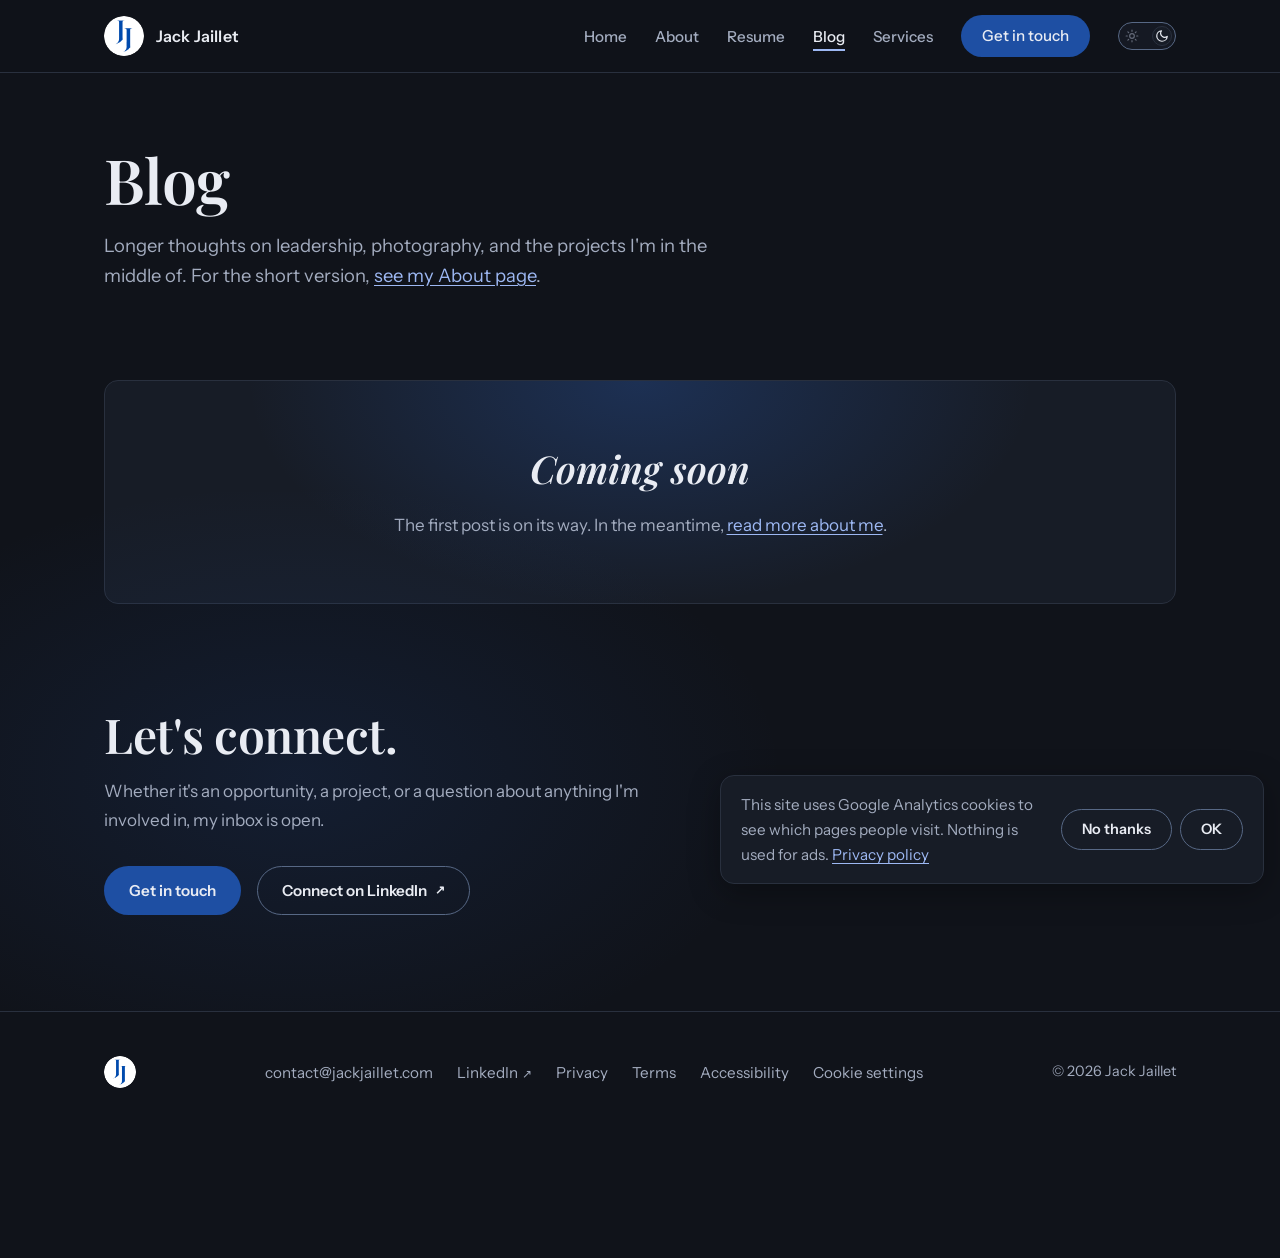
==== commit da166940: "Security and accessibility audit fixes Accessibility (WCAG 2.2 AA; axe now reports zero violations o" ====
--- a/blog/index.html
+++ b/blog/index.html
@@ -25,9 +25,7 @@
   <meta name="twitter:image" content="https://jackjaillet.com/assets/og-image.jpg">
   <link rel="icon" type="image/png" href="/assets/favicon.png">
   <link rel="apple-touch-icon" href="/assets/favicon.png">
-  <link rel="preconnect" href="https://fonts.googleapis.com">
-  <link rel="preconnect" href="https://fonts.gstatic.com" crossorigin>
-  <link href="https://fonts.googleapis.com/css2?family=Instrument+Sans:wght@400;500;600&family=Playfair+Display:ital,wght@0,600;0,700;1,600&display=swap" rel="stylesheet">
+  <link rel="preload" href="/fonts/instrument-sans-400.woff2" as="font" type="font/woff2" crossorigin>
   <link rel="stylesheet" href="/css/style.css">
   <script type="application/ld+json">
   {
@@ -51,7 +49,7 @@
         <img class="brand-img" src="/assets/favicon.png" alt="" width="40" height="40">
         <span class="brand-name">Jack Jaillet</span>
       </a>
-      <button class="nav-toggle" aria-expanded="false" aria-controls="nav-menu" aria-label="Open navigation menu">Menu</button>
+      <button class="nav-toggle" type="button" aria-expanded="false" aria-controls="nav-menu" aria-label="Open navigation menu">Menu</button>
       <ul class="nav-links" id="nav-menu">
         <li><a href="/">Home</a></li>
         <li><a href="/about">About</a></li>
@@ -73,12 +71,12 @@
 
   <main id="main">
 
-  <header class="about-head">
+  <div class="about-head">
     <div class="wrap">
       <h1>Blog</h1>
       <p class="lede mt-4">Longer thoughts on leadership, photography, and the projects I'm in the middle of. For the short version, <a href="/about">see my About page</a>.</p>
     </div>
-  </header>
+  </div>
 
   <section class="section section-compact" aria-labelledby="posts-heading">
     <div class="wrap">
--- a/css/style.css
+++ b/css/style.css
@@ -4,6 +4,16 @@
    Instrument Sans body. Dark by default; the nav switch opts into
    light (remembered per visitor). Print is always light.
    ============================================================ */
+
+/* Fonts are served from this site (/fonts, SIL Open Font License), not Google
+   Fonts, so no visitor's IP address goes to a third party just to draw text,
+   and the CSP needs no outside font hosts. Same files Signature Studio uses. */
+@font-face { font-family: "Instrument Sans"; font-style: normal; font-weight: 400; font-display: swap; src: url(/fonts/instrument-sans-400.woff2) format("woff2"); }
+@font-face { font-family: "Instrument Sans"; font-style: normal; font-weight: 500; font-display: swap; src: url(/fonts/instrument-sans-500.woff2) format("woff2"); }
+@font-face { font-family: "Instrument Sans"; font-style: normal; font-weight: 600; font-display: swap; src: url(/fonts/instrument-sans-600.woff2) format("woff2"); }
+@font-face { font-family: "Playfair Display"; font-style: normal; font-weight: 600; font-display: swap; src: url(/fonts/playfair-600.woff2) format("woff2"); }
+@font-face { font-family: "Playfair Display"; font-style: normal; font-weight: 700; font-display: swap; src: url(/fonts/playfair-700.woff2) format("woff2"); }
+@font-face { font-family: "Playfair Display"; font-style: italic; font-weight: 600; font-display: swap; src: url(/fonts/playfair-600-italic.woff2) format("woff2"); }
 
 :root {
   color-scheme: dark;
@@ -177,8 +187,10 @@
 /* the generic target=_blank arrow would double up next to .ext-icon */
 a[target="_blank"]:has(.ext-icon)::after { content: none; }
 
-/* links inside running text carry an underline, not color alone */
-.lede a, .prose a, .post p a {
+/* links inside running text carry an underline, not color alone (WCAG 1.4.1).
+   .consent is the cookie banner from js/footer.js; .blog-empty-note is the
+   empty blog list. Both failed this check before. */
+.lede a, .prose a, .post p a, .consent p a, .blog-empty-note a {
   text-decoration: underline;
   text-underline-offset: 3px;
 }
@@ -882,6 +894,10 @@
 
 /* ---------- highlights grid ---------- */
 
+/* The highlight and service cards are a list of related items, not
+   stand-alone articles, so they are <ul>/<li>. No bullets. */
+.card-list { list-style: none; }
+
 .highlights {
   display: grid;
   grid-template-columns: 1.25fr 1fr 1fr;
